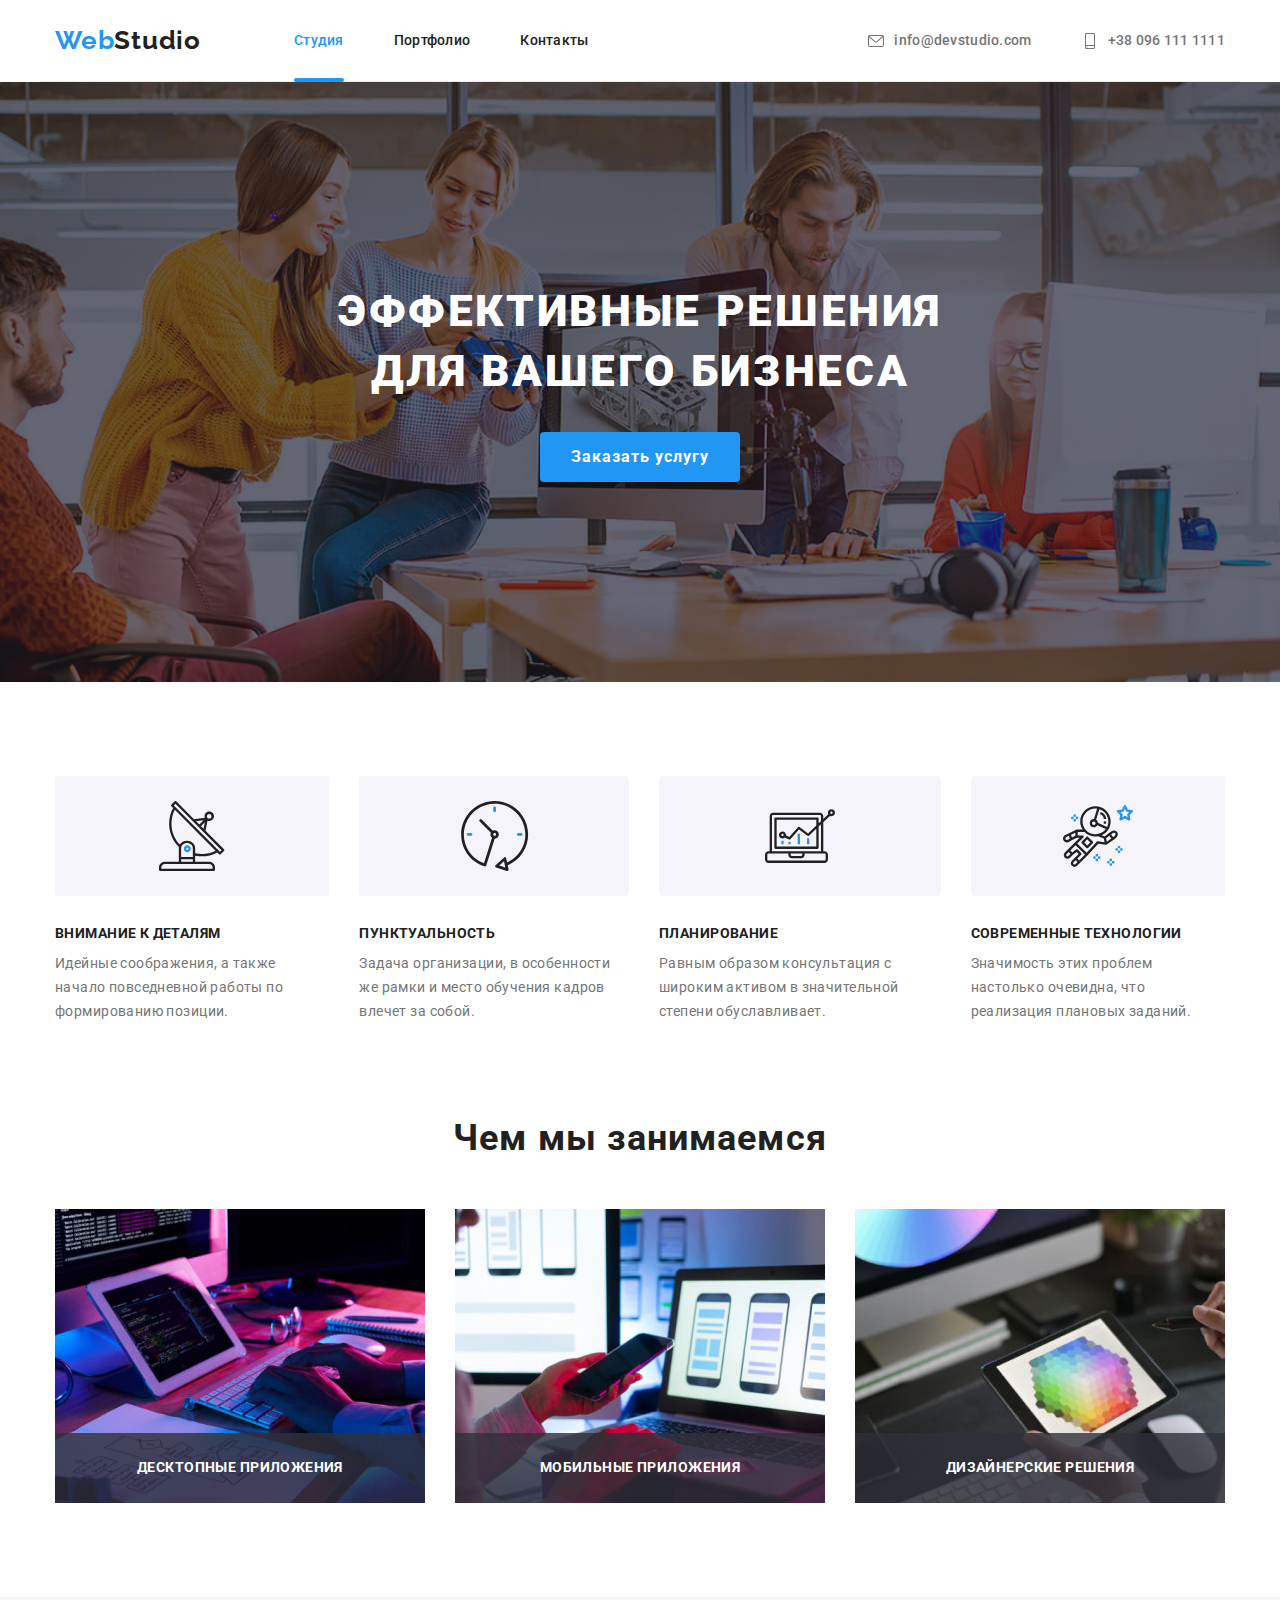
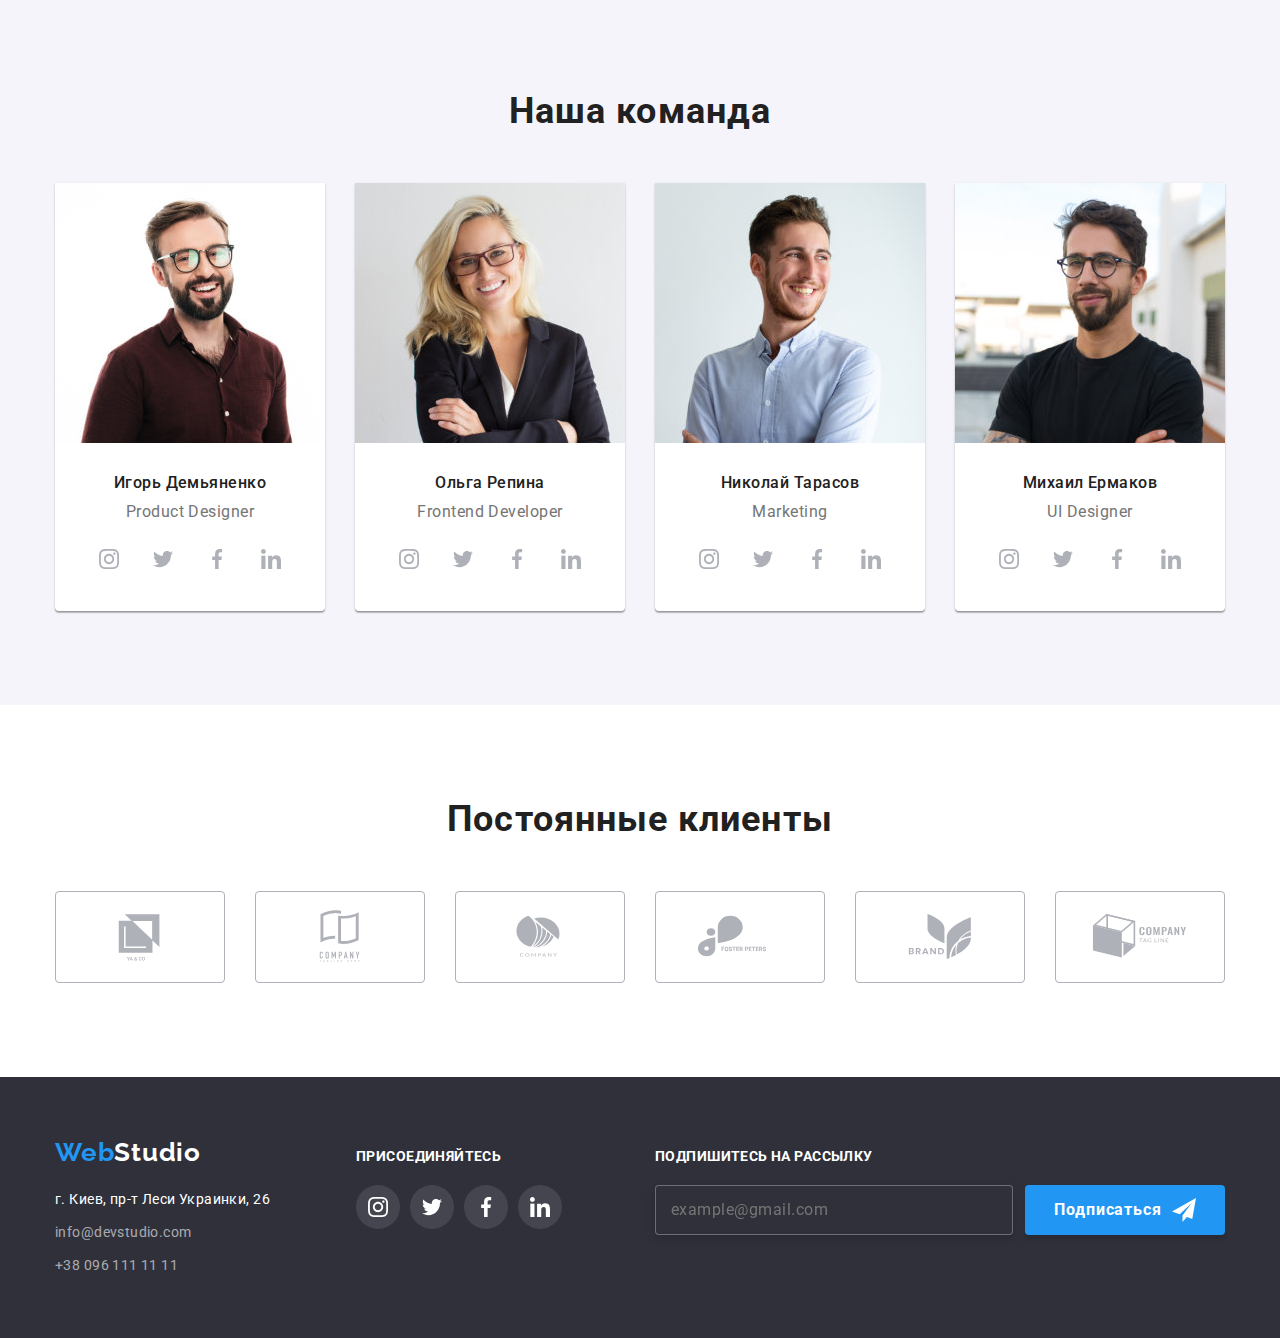
==== index.html @ bdcdc235 "base8" ====
<!DOCTYPE html>
<html lang="ru">

<head>
    <meta charset="UTF-8" />
    <meta http-equiv="X-UA-Compatible" content="IE=edge" />
    <meta name="viewport" content="width=device-width, initial-scale=1.0" />
    <title>WebStudio — портфолио</title>
    <link rel="icon" type="image/x-icon" href="/images/favicon.ico">
    <link rel="stylesheet"
        href="https://cdnjs.cloudflare.com/ajax/libs/modern-normalize/1.1.0/modern-normalize.min.css" />
    <link rel="preconnect" href="https://fonts.googleapis.com" />
    <link rel="preconnect" href="https://fonts.gstatic.com" crossorigin />
    <link rel="stylesheet"
        href="https://fonts.googleapis.com/css2?family=Raleway:wght@700&family=Roboto:wght@400;500;700;900&display=swap" />
    <link rel="stylesheet" href="./css/main.min.css" />
</head>

<body>
    <header class="header">
        <div class="container header__container">
            <a class="logo header__logo" href="./index.html"><span class="logo__accent">Web</span>Studio</a>
            <nav class="header__nav">
                <ul class="nav">
                    <li class="nav__item">
                        <a class="nav__link nav__link_active" href="./index.html">Студия</a>
                    </li>
                    <li class="nav__item">
                        <a class="nav__link" href="./portfolio.html">Портфолио</a>
                    </li>
                    <li class="nav__item">
                        <a class="nav__link" href="./contacts.html">Контакты</a>
                    </li>
                </ul>
            </nav>
            <ul class="contacts">
                <li class="contacts__item">
                    <a class="contacts__link" href="mailto:info@devstudio.com">
                            <svg class="contacts__icon" width="16px" height="16px">
                                <use href="./images/sprite.svg#mail"></use>
                            </svg>
                        info@devstudio.com
                    </a>
                </li>
                <li class="contacts__item">
                    <a class="contacts__link" href="tel:+380961111111">
                            <svg class="contacts__icon" width="16px" height="16px">
                                <use href="./images/sprite.svg#tel"></use>
                            </svg>
                        +38 096 111 1111
                    </a>
                </li>
            </ul>
        </div>
    </header>
    <main>
        <section class="hero">
            <div class="container">
                <h1 class="hero__title">
                    Эффективные решения<br />для вашего бизнеса
                </h1>
                <button class="button hero__button" type="button" modal-open>
                    Заказать услугу
                </button>
            </div>
        </section>
        <section class="section">
            <div class="container">
                <h2 class="hidden">Наши преимущества</h2>
                <ul class="skills">
                    <li class="skills__item">
                        <div class="skills__thumb">
                            <svg class="skills__icon" width="70px" height="70px">
                                <use href="./images/sprite.svg#skills-1"></use>
                            </svg>
                        </div>
                        <h3 class="skills__title">Внимание к деталям</h3>
                        <p class="skills__about">
                            Идейные соображения, а также начало повседневной работы по
                            формированию позиции.
                        </p>
                    </li>
                    <li class="skills__item">
                        <div class="skills__thumb">
                            <svg class="skills__icon" width="70px" height="70px">
                                <use href="./images/sprite.svg#skills-2"></use>
                            </svg>
                        </div>
                        <h3 class="skills__title">Пунктуальность</h3>
                        <p class="skills__about">
                            Задача организации, в особенности же рамки и место обучения
                            кадров влечет за собой.
                        </p>
                    </li>
                    <li class="skills__item">
                        <div class="skills__thumb">
                            <svg class="skills__icon" width="70px" height="70px">
                                <use href="./images/sprite.svg#skills-3"></use>
                            </svg>
                        </div>
                        <h3 class="skills__title">Планирование</h3>
                        <p class="skills__about">
                            Равным образом консультация с широким активом в значительной
                            степени обуславливает.
                        </p>
                    </li>
                    <li class="skills__item">
                        <div class="skills__thumb">
                            <svg class="skills__icon" width="70px" height="70px">
                                <use href="./images/sprite.svg#skills-4"></use>
                            </svg>
                        </div>
                        <h3 class="skills__title">Современные технологии</h3>
                        <p class="skills__about">
                            Значимость этих проблем настолько очевидна, что реализация
                            плановых заданий.
                        </p>
                    </li>
                </ul>
            </div>
        </section>
        <section class="section section_no-padding-top">
            <div class="container">
                <h2 class="section__title">Чем мы занимаемся</h2>
                <ul class="whatwedo">
                    <li class="whatwedo__item">
                        <div class="whatwedo__box">
                            <img src="./images/whatwedo/whatwedo-1.jpg" alt="Разработка десктопного софта" width="370"
                                height="294" />
                            <div class="whatwedo__memo-box">
                                <p class="whatwedo__memo">Десктопные приложения</p>
                            </div>
                        </div>
                    </li>
                    <li class="whatwedo__item">
                        <div class="whatwedo__box">
                            <img src="./images/whatwedo/whatwedo-2.jpg" alt="Создание мобильных приложений" width="370"
                                height="294" />
                            <div class="whatwedo__memo-box">
                                <p class="whatwedo__memo">Мобильные приложения</p>
                            </div>
                        </div>
                    </li>
                    <li class="whatwedo__item">
                        <div class="whatwedo__box">
                            <img src="./images/whatwedo/whatwedo-3.jpg" alt="Внедрение дизайнерских решений" width="370"
                                height="294" />
                            <div class="whatwedo__memo-box">
                                <p class="whatwedo__memo">Дизайнерские решения</p>
                            </div>
                        </div>
                    </li>
                </ul>
            </div>
        </section>
        <section class="section section_other-background">
            <div class="container">
                <h2 class="section__title">Наша команда</h2>
                <ul class="team">
                    <li class="team__item">
                        <img src="./images/ourteam/ourteam-1.jpg" alt="Улыбающийся брюнет в очках" width="270"
                            height="260" />
                        <div class="team__memo-box">
                            <h3 class="team__title">Игорь Демьяненко</h3>
                            <p class="team__text">Product Designer</p>
                            <ul class="social">
                                <li>
                                    <a class="social__link" href="">
                                        <svg class="social__icon" width="20px" height="20px">
                                            <use href="./images/sprite.svg#instagram"></use>
                                        </svg>
                                    </a>
                                </li>
                                <li>
                                    <a class="social__link" href="">
                                        <svg class="social__icon" width="20px" height="20px">
                                            <use href="./images/sprite.svg#twitter"></use>
                                        </svg>
                                    </a>
                                </li>
                                <li>
                                    <a class="social__link" href="">
                                        <svg class="social__icon" width="20px" height="20px">
                                            <use href="./images/sprite.svg#facebook"></use>
                                        </svg>
                                    </a>
                                </li>
                                <li>
                                    <a class="social__link" href="">
                                        <svg class="social__icon" width="20px" height="20px">
                                            <use href="./images/sprite.svg#linkedin"></use>
                                        </svg>
                                    </a>
                                </li>
                            </ul>
                        </div>
                    </li>
                    <li class="team__item">
                        <img src="./images/ourteam/ourteam-2.jpg" alt="Блондинка в очках и пиджаке" width="270"
                            height="260" />
                        <div class="team__memo-box">
                            <h3 class="team__title">Ольга Репина</h3>
                            <p class="team__text">Frontend Developer</p>
                            <ul class="social">
                                <li>
                                    <a class="social__link" href="">
                                        <svg class="social__icon" width="20px" height="20px">
                                            <use href="./images/sprite.svg#instagram"></use>
                                        </svg>
                                    </a>
                                </li>
                                <li>
                                    <a class="social__link" href="">
                                        <svg class="social__icon" width="20px" height="20px">
                                            <use href="./images/sprite.svg#twitter"></use>
                                        </svg>
                                    </a>
                                </li>
                                <li>
                                    <a class="social__link" href="">
                                        <svg class="social__icon" width="20px" height="20px">
                                            <use href="./images/sprite.svg#facebook"></use>
                                        </svg>
                                    </a>
                                </li>
                                <li>
                                    <a class="social__link" href="">
                                        <svg class="social__icon" width="20px" height="20px">
                                            <use href="./images/sprite.svg#linkedin"></use>
                                        </svg>
                                    </a>
                                </li>
                            </ul>
                        </div>
                    </li>
                    <li class="team__item">
                        <img src="./images/ourteam/ourteam-3.jpg" alt="Смеющийся мужчина с бородой" width="270"
                            height="260" />
                        <div class="team__memo-box">
                            <h3 class="team__title">Николай Тарасов</h3>
                            <p class="team__text">Marketing</p>
                            <ul class="social">
                                <li>
                                    <a class="social__link" href="">
                                        <svg class="social__icon" width="20px" height="20px">
                                            <use href="./images/sprite.svg#instagram"></use>
                                        </svg>
                                    </a>
                                </li>
                                <li>
                                    <a class="social__link" href="">
                                        <svg class="social__icon" width="20px" height="20px">
                                            <use href="./images/sprite.svg#twitter"></use>
                                        </svg>
                                    </a>
                                </li>
                                <li>
                                    <a class="social__link" href="">
                                        <svg class="social__icon" width="20px" height="20px">
                                            <use href="./images/sprite.svg#facebook"></use>
                                        </svg>
                                    </a>
                                </li>
                                <li>
                                    <a class="social__link" href="">
                                        <svg class="social__icon" width="20px" height="20px">
                                            <use href="./images/sprite.svg#linkedin"></use>
                                        </svg>
                                    </a>
                                </li>
                            </ul>
                        </div>
                    </li>
                    <li class="team__item">
                        <img src="./images/ourteam/ourteam-4.jpg" alt="Бородатый брюнет в очках" width="270"
                            height="260" />
                        <div class="team__memo-box">
                            <h3 class="team__title">Михаил Ермаков</h3>
                            <p class="team__text">UI Designer</p>
                            <ul class="social">
                                <li>
                                    <a class="social__link" href="">
                                        <svg class="social__icon" width="20px" height="20px">
                                            <use href="./images/sprite.svg#instagram"></use>
                                        </svg>
                                    </a>
                                </li>
                                <li>
                                    <a class="social__link" href="">
                                        <svg class="social__icon" width="20px" height="20px">
                                            <use href="./images/sprite.svg#twitter"></use>
                                        </svg>
                                    </a>
                                </li>
                                <li>
                                    <a class="social__link" href="">
                                        <svg class="social__icon" width="20px" height="20px">
                                            <use href="./images/sprite.svg#facebook"></use>
                                        </svg>
                                    </a>
                                <li>
                                    <a class="social__link" href="">
                                        <svg class="social__icon" width="20px" height="20px">
                                            <use href="./images/sprite.svg#linkedin"></use>
                                        </svg>
                                    </a>
                                </li>
                            </ul>
                        </div>
                    </li>
                </ul>
            </div>
        </section>
        <section class="section">
            <div class="container">
                <h2 class="section__title">Постоянные клиенты</h2>
                <ul class="clients">
                    <li class="clients__item">
                        <a class="clients__link" href="">
                                <svg class="clients__icon" width="106px" height="60px">
                                    <use href="./images/sprite.svg#client-1"></use>
                                </svg>
                        </a>
                    </li>
                    <li class="clients__item">
                        <a class="clients__link" href="">
                                <svg class="clients__icon" width="106px" height="60px">
                                    <use href="./images/sprite.svg#client-2"></use>
                                </svg>
                        </a>
                    </li>
                    <li class="clients__item">
                        <a class="clients__link" href="">
                                <svg class="clients__icon" width="106px" height="60px">
                                    <use href="./images/sprite.svg#client-3"></use>
                                </svg>
                        </a>
                    </li>
                    <li class="clients__item">
                        <a class="clients__link" href="">
                                <svg class="clients__icon" width="106px" height="60px">
                                    <use href="./images/sprite.svg#client-4"></use>
                                </svg>
                        </a>
                    </li>
                    <li class="clients__item">
                        <a class="clients__link" href="">
                                <svg class="clients__icon" width="106px" height="60px">
                                    <use href="./images/sprite.svg#client-5"></use>
                                </svg>
                        </a>
                    </li>
                    <li class="clients__item">
                        <a class="clients__link" href="">
                                <svg class="clients__icon" width="106px" height="60px">
                                    <use href="./images/sprite.svg#client-6"></use>
                                </svg>
                        </a>
                    </li>
                </ul>
            </div>
        </section>
    </main>
    <footer class="page-footer">
        <div class="container page-footer__container">
            <div class="address">
                <a class="logo footer__logo" href="./index.html"><span class="logo__accent">Web</span>Studio</a>
                <address>
                    <ul class="address__list">
                        <li class="address__item">
                            <a class="address__link" href="https://goo.gl/maps/EVga5YoT9mMp64XXA" target="_blank"
                                rel="noopener nofollow noreferrer">г. Киев, пр-т Леси Украинки, 26</a>
                        </li>
                        <li class="address__item">
                            <a class="address__link" href="mailto:info@devstudio.com">info@devstudio.com</a>
                        </li>
                        <li class="address__item">
                            <a class="address__link" href="tel:+380961111111">+38 096 111 11 11</a>
                        </li>
                    </ul>
                </address>
            </div>
            <div class="page-footer__social">
                <p class="page-footer__title">Присоединяйтесь</p>
                <ul class="page-footer__social-links">
                    <li>
                        <a class="page-footer__social-link" href="">
                            <svg class="page-footer__social-icon" width="20px" height="20px">
                                <use href="./images/sprite.svg#instagram"></use>
                            </svg>
                        </a>
                    </li>
                    <li>
                        <a class="page-footer__social-link" href="">
                            <svg class="page-footer__social-icon" width="20px" height="20px">
                                <use href="./images/sprite.svg#twitter"></use>
                            </svg>
                        </a>
                    </li>
                    <li>
                        <a class="page-footer__social-link" href="">
                            <svg class="page-footer__social-icon" width="20px" height="20px">
                                <use href="./images/sprite.svg#facebook"></use>
                            </svg>
                        </a>
                    </li>
                    <li>
                        <a class="page-footer__social-link" href="">
                            <svg class="page-footer__social-icon" width="20px" height="20px">
                                <use href="./images/sprite.svg#linkedin"></use>
                            </svg>
                        </a>
                    </li>
                </ul>
            </div>
            <div class="page-footer__news">
                <p class="page-footer__title">Подпишитесь на рассылку</p>
                <form class="page-footer__news-form" action="#">
                    <input class="page-footer__news-mail" required type="email" name="mail" placeholder="example@gmail.com">
                    <button class="button page-footer__news-button" type="submit">
                        Подписаться
                        <svg class="page-footer__social-icon" width="24px" height="24px">
                            <use href="./images/sprite.svg#send"></use>
                        </svg>
                    </button>
                </form>
            </div>
        </div>
    </footer>
    <div class="backdrop modal-hidden" modal>
        <div class="modal-window">
            <p class="modal-window__title">Оставьте свои данные, мы вам перезвоним</p>
            <form class="modal-form" action="#">
                <label class="modal-form__label" for="name">Имя*</label>
                <span class="modal-form__line">
                    <input id="name" required class="modal-form__input" type="text" name="name"
                        placeholder="Николай Николаев">
                    <svg class="modal-form__icon" width="18" height="18">
                        <use href="./images/sprite.svg#modal-name"></use>
                    </svg>
                </span>
                <label class="modal-form__label" for="tel">Телефон*</label>
                <span class="modal-form__line">
                    <input id="tel" required name="tel" class="modal-form__input" type="tel" placeholder="+380 (96) 111 11 11">
                    <svg class="modal-form__icon" width="18" height="18">
                        <use href="./images/sprite.svg#modal-phone"></use>
                    </svg>
                </span>
                <label class="modal-form__label" for="mail">Почта*</label>
                <span class="modal-form__line">
                    <input id="mail" required class="modal-form__input" name="mail" type="email" placeholder="example@gmail.com">
                    <svg class="modal-form__icon" width="18" height="18">
                        <use href="./images/sprite.svg#modal-mail"></use>
                    </svg>
                </span>
                <label class="modal-form__label" for="comment">Комментарий</label>
                <textarea id="comment" class="modal-form__comment" name="comment" type="text" placeholder="Введите текст"></textarea>
                <span class="modal-form__contract-line">
                    <input class="hidden modal-form__hidden-check" required type="checkbox" name="contract" id="check">
                    <label class="modal-form__contract-label" for="check">Соглашаюсь с подпиской и принимаю&nbsp<a
                            class="modal-form__contract-link" href="./index.html">Условия договора</a></label>
                </span>
                <button class="button modal-form__button" type="submit">Отправить</button>
            </form>
            <button class="modal-window__close-button" type="button" modal-close>
                <svg width="11px" height="11px">
                    <use href="./images/sprite.svg#close-modal"></use>
                </svg>
            </button>
        </div>
    </div>
    <script src="./js/modal.js"></script>
</body>

</html>
---- css/main.min.css ----
:root{--color-main: #212121;--color-accent: #2196F3;--color-secondary: #757575;--color-invert: white;--color-footer-address: rgba(255, 255, 255, 0.6);--background-color-dark: #2F303A;--background-color-light: #F5F4FA;--background-color-modal: white;--background-color-social_footer: rgba(255, 255, 255, 0.1);--bachground-color-button-hover: #188CE8;--fill-icons: #AFB1B8;--font-main: "Roboto";--font-logo: "Raleway"}.hidden{position:absolute;width:1px;height:1px;margin:-1px;border:0;padding:0;white-space:nowrap;clip-path:inset(100%);clip:rect(0 0 0 0);overflow:hidden}.contacts__icon,.modal-form__contract-line{display:flex;justify-content:center;align-items:center}*{margin:0;padding:0}body{color:var(--color-main);font-family:var(--font-main)}ul{list-style:none}a{color:inherit;text-decoration:none;display:block}button{cursor:pointer;padding:0;border:none;font:inherit}img{display:block;max-width:100%;height:auto}address{font-style:normal}input{font-family:inherit;font-size:inherit;line-height:inherit;margin:0}.container{width:1200px;padding-left:15px;padding-right:15px;margin-left:auto;margin-right:auto}.section{padding-top:94px;padding-bottom:94px}.section_no-padding-top{padding-top:0}.section__title{font-weight:700;font-size:36px;line-height:1.16;text-align:center;letter-spacing:.03em;margin-bottom:50px}.section_other-background{background-color:var(--background-color-light)}.backdrop{background:rgba(0,0,0,.2);width:100%;height:100%;position:fixed;top:0%;right:0%;justify-content:center;align-items:center;transition:opacity 250ms cubic-bezier(0.4, 0, 0.2, 1),visibility 250ms cubic-bezier(0.4, 0, 0.2, 1)}.backdrop.modal-hidden .modal-window{transform:translate(-50%, 100%) scale(0)}.modal-hidden{visibility:hidden;opacity:0;pointer-events:none}.modal-window{position:absolute;left:50%;top:50%;padding:40px;transform:translate(-50%, -50%) scale(1);width:528px;height:581px;background:var(--background-color-modal);box-shadow:0px 1px 3px rgba(0,0,0,.12),0px 1px 1px rgba(0,0,0,.14),0px 2px 1px rgba(0,0,0,.2);border-radius:4px;transition:transform 250ms cubic-bezier(0.4, 0, 0.2, 1)}.modal-window__title{font-weight:700;font-size:20px;line-height:1.15;text-align:center;letter-spacing:.03em;color:#212121;margin-bottom:12px}.modal-window__close-button{position:absolute;display:flex;justify-content:center;align-items:center;top:8px;right:8px;width:30px;height:30px;border:solid var(--background-color-light);border-radius:50%;background-color:var(--background-color-modal);fill:var(--color-main);transition:background-color 250ms cubic-bezier(0.4, 0, 0.2, 1),fill 250ms cubic-bezier(0.4, 0, 0.2, 1)}.modal-window__close-button:hover,.modal-window__close-button:focus{fill:var(--color-accent)}.modal-form{display:flex;flex-direction:column}.modal-form__label{font-weight:400;font-size:12px;line-height:1.17;letter-spacing:.01em;color:var(--color-secondary);margin-bottom:4px}.modal-form__line{position:relative;display:flex;flex-direction:column;margin-bottom:10px}.modal-form__input{border:1px solid rgba(33,33,33,.2);border-radius:4px;color:var(--color-main);width:100%;height:40px;padding:12px 12px 12px 42px;outline:none;transition:border 250ms cubic-bezier(0.4, 0, 0.2, 1)}.modal-form__input:hover,.modal-form__input:focus{border:1px solid var(--color-accent)}.modal-form__input::placeholder{color:rgba(0,0,0,.3)}.modal-form__comment{padding:12px;margin-bottom:20px;border:1px solid rgba(33,33,33,.2);border-radius:4px;color:var(--color-main);width:100%;height:120px;outline:none;resize:none;transition:border 250ms cubic-bezier(0.4, 0, 0.2, 1)}.modal-form__comment:hover,.modal-form__comment:focus{border:1px solid var(--color-accent)}.modal-form__comment::placeholder{color:rgba(0,0,0,.3)}.modal-form__icon{position:absolute;left:0;fill:var(--color-main);top:11px;left:12px;transition:fill 250ms cubic-bezier(0.4, 0, 0.2, 1)}.modal-form__input:hover+.modal-form__icon,.modal-form__input:focus+.modal-form__icon{fill:var(--color-accent)}.modal-form__contract-line{margin-bottom:30px}.modal-form__check{width:16px;height:15px;border:solid 2px var(--color-main);border-radius:2px;display:block;margin-right:9px;display:flex;align-items:center;justify-content:center;cursor:pointer}.modal-form__check-icon{fill:var(--color-invert)}.modal-form__contract-label{display:flex;justify-content:center;align-items:center;font-weight:400;font-size:14px;line-height:1.71;letter-spacing:.03em;color:var(--color-secondary)}.modal-form__contract-label::before{content:"";width:16px;height:15px;border:solid 2px var(--color-main);border-radius:2px;margin-right:9px;display:block;cursor:pointer}.modal-form__hidden-check:checked+.modal-form__contract-label::before{border:solid 2px var(--color-accent);background-color:var(--color-accent);background-image:url(../images/modal-check.svg)}.modal-form__contract-link{color:var(--color-accent);text-decoration:underline;display:inline}.modal-form__button{margin-left:auto;margin-right:auto}.logo{font-family:var(--font-logo);font-weight:700;font-size:26px;line-height:1.2;letter-spacing:.03em}.logo__accent{color:var(--color-accent)}.nav{font-weight:500;font-size:14px;line-height:1.14;letter-spacing:.02em;display:flex;gap:50px}.nav__link{padding-top:32px;padding-bottom:32px;display:flex;transition:color 250ms cubic-bezier(0.4, 0, 0.2, 1),fill 250ms cubic-bezier(0.4, 0, 0.2, 1)}.nav__link:hover,.nav__link:focus{color:var(--color-accent)}.nav__link_active{color:var(--color-accent);position:relative}.nav__link_active::after{content:"";background:var(--color-accent);border-radius:2px;width:100%;height:4px;position:absolute;bottom:-1px}.contacts{font-weight:500;font-size:14px;line-height:1.14;letter-spacing:.02em;color:var(--color-secondary);fill:var(--color-secondary);display:flex;gap:50px}.contacts__icon{margin-right:10px;height:16px;width:16px}.contacts__link{padding-top:32px;padding-bottom:32px;display:flex;transition:color 250ms cubic-bezier(0.4, 0, 0.2, 1),fill 250ms cubic-bezier(0.4, 0, 0.2, 1)}.contacts__link:hover,.contacts__link:focus{fill:var(--color-accent);color:var(--color-accent)}.button{background-color:var(--color-accent);box-shadow:0px 4px 4px rgba(0,0,0,.15);border-radius:4px;width:200px;height:50px;display:flex;align-items:center;justify-content:center;font-weight:700;font-size:16px;line-height:1.88;text-align:center;letter-spacing:.06em;color:var(--color-invert);transition:background-color 250ms cubic-bezier(0.4, 0, 0.2, 1)}.button:hover,.button:focus{background-color:var(--bachground-color-button-hover)}.social{display:flex;gap:10px;justify-content:center}.social__link{height:44px;width:44px;border-radius:50%;display:flex;justify-content:center;align-items:center;transition:background-color 250ms cubic-bezier(0.4, 0, 0.2, 1)}.social__link:hover,.social__link:focus{background-color:var(--color-accent)}.social__icon{fill:var(--fill-icons);transition:fill 250ms cubic-bezier(0.4, 0, 0.2, 1)}.team__social-link:hover .social__icon,.team__social-link:focus .social__icon{fill:var(--color-invert)}.filter{display:flex;justify-content:center;margin-bottom:50px;gap:8px}.filter__buttons{padding:6px 22px 6px 22px;background:var(--background-color-light);border-radius:4px;font-weight:500;font-size:16px;line-height:1.62;text-align:center;letter-spacing:.03em;transition:color 250ms cubic-bezier(0.4, 0, 0.2, 1),background 250ms cubic-bezier(0.4, 0, 0.2, 1),box-shadow 250ms cubic-bezier(0.4, 0, 0.2, 1),border-radius 250ms cubic-bezier(0.4, 0, 0.2, 1)}.filter__buttons:hover,.filter__buttons:focus{background:var(--color-accent);box-shadow:0px 3px 1px rgba(0,0,0,.1),0px 1px 2px rgba(0,0,0,.08),0px 2px 2px rgba(0,0,0,.12);border-radius:4px;color:var(--color-invert)}.header__container{display:flex;align-items:center;border-bottom:1px solid #ececec}.header__logo{color:var(--color-main);margin-right:93px;padding-top:25px;padding-bottom:25px}.header__nav{margin-right:auto}.hero{padding-top:200px;padding-bottom:200px;margin-left:auto;margin-right:auto;max-width:1600px;background-color:var(--background-color-dark);background-image:linear-gradient(to top, rgba(47, 48, 58, 0.4), rgba(47, 48, 58, 0.4)),url(../images/hero/bg.jpg);background-size:1600px;background-repeat:no-repeat;background-position:center;color:var(--color-invert)}.hero__title{margin-bottom:30px;font-weight:900;font-size:44px;line-height:1.36;text-align:center;letter-spacing:.06em;text-transform:uppercase}.hero__button{margin-left:auto;margin-right:auto}.skills{font-size:14px;line-height:1.71;letter-spacing:.03em;display:flex;gap:30px}.skills__thumb{background-color:var(--background-color-light);margin-bottom:30px;border-radius:4px;height:120px;display:flex;align-items:center;justify-content:center}.skills__title{margin-bottom:10px;font-weight:700;font-size:14px;line-height:1.14;letter-spacing:.03em;text-transform:uppercase}.skills__about{color:var(--color-secondary)}.whatwedo{display:flex;gap:30px}.whatwedo__box{position:relative}.whatwedo__memo-box{position:absolute;display:flex;justify-content:center;align-items:center;bottom:0;background:rgba(47,48,58,.8);width:100%;height:70px}.whatwedo__memo{font-weight:700;font-size:14px;line-height:1.14;letter-spacing:.03em;text-transform:uppercase;color:var(--color-invert)}.team{display:flex;gap:30px}.team__item{background:var(--color-invert);box-shadow:0px 1px 3px rgba(0,0,0,.12),0px 1px 1px rgba(0,0,0,.14),0px 2px 1px rgba(0,0,0,.2);border-radius:0px 0px 4px 4px;flex-basis:calc((100% - 90px)/4)}.team__memo-box{padding-top:30px;padding-bottom:30px}.team__title{margin-bottom:10px;font-weight:500;font-size:16px;line-height:1.19;text-align:center;letter-spacing:.03em}.team__text{font-size:16px;line-height:1.19;text-align:center;letter-spacing:.03em;color:var(--color-secondary);margin-bottom:16px}.clients{display:flex;gap:30px}.clients__item{width:170px;height:92px}.clients__link{display:block;border:1px solid var(--fill-icons);border-radius:4px;display:flex;justify-content:center;align-items:center;width:100%;height:100%;transition:border 250ms cubic-bezier(0.4, 0, 0.2, 1)}.clients__link:hover,.clients__link:focus{border:1px solid var(--color-accent)}.clients__icon{fill:var(--fill-icons);transition:fill 250ms cubic-bezier(0.4, 0, 0.2, 1)}.clients__link:hover .clients__icon,.clients__link:focus .clients__icon{fill:var(--color-accent)}.projects{display:flex;gap:30px;justify-content:center;flex-wrap:wrap}.projects__item{flex-basis:calc((100% - 60px)/3)}.projects__link{transition:box-shadow 250ms cubic-bezier(0.4, 0, 0.2, 1)}.projects__link:focus,.projects__link:hover{box-shadow:0px 1px 1px rgba(0,0,0,.12),0px 4px 4px rgba(0,0,0,.06),1px 4px 6px rgba(0,0,0,.16)}.projects__title{margin-bottom:4px;font-weight:700;font-size:18px;line-height:2;letter-spacing:.06em}.projects__description-block{padding:20px 24px 20px 24px;background:var(--color-invert);border-left:1px solid #eee;border-right:1px solid #eee;border-bottom:1px solid #eee}.projects__description{font-size:16px;line-height:1.88;letter-spacing:.03em;color:var(--color-secondary)}.projects__item-box{position:relative;overflow:hidden}.projects__memo{color:var(--color-invert);display:block}.projects__memo-box{width:100%;height:100%;padding:63px 24px;background:rgba(33,150,243,.9);font-weight:400;font-size:18px;line-height:1.56;letter-spacing:.03em;bottom:-100%;overflow:hidden;position:absolute;transition:bottom 250ms cubic-bezier(0.4, 0, 0.2, 1)}.projects__link:focus .projects__memo-box,.projects__link:hover .projects__memo-box{bottom:0}.page-footer{padding-top:60px;padding-bottom:60px;background-color:var(--background-color-dark);color:var(--color-invert)}.page-footer__container{display:flex;align-items:baseline}.footer__logo{margin-bottom:20px;color:var(--color-invert)}.address{margin-right:70px;flex-grow:1}.address__list{font-size:14px;line-height:1.71;letter-spacing:.03em}.address__item{transition:color 250ms cubic-bezier(0.4, 0, 0.2, 1)}.address__item:not(:first-child){color:var(--color-footer-address)}.address__item:not(:last-child){margin-bottom:9px}.address__link:hover,.address__link:focus{color:var(--color-accent)}.page-footer__social{margin-right:93px}.page-footer__title{font-weight:700;font-size:14px;line-height:1.14;letter-spacing:.03em;text-transform:uppercase;margin-bottom:20px}.page-footer__social-links{display:flex;gap:10px}.page-footer__social-link{border-radius:50%;background-color:var(--background-color-social_footer);width:44px;height:44px;display:flex;justify-content:center;align-items:center;transition:background-color 250ms cubic-bezier(0.4, 0, 0.2, 1)}.page-footer__social-link:hover,.page-footer__social-link:focus{background-color:var(--color-accent)}.page-footer__social-icon{fill:var(--color-invert)}.page-footer__news-form{display:flex}.page-footer__news-mail{height:50px;width:358px;margin-right:12px;padding:16px 15px;border:1px solid rgba(255,255,255,.3);filter:drop-shadow(0px 4px 4px rgba(0, 0, 0, 0.15));border-radius:4px;background-color:var(--background-color-dark);font-weight:400;font-size:16px;line-height:1.25;letter-spacing:.03em;color:var(--color-invert);outline:none;transition:border 250ms cubic-bezier(0.4, 0, 0.2, 1)}.page-footer__news-mail:hover,.page-footer__news-mail:focus{border:1px solid var(--color-accent)}.page-footer__news-mail:hover::placeholder,.page-footer__news-mail:focus::placeholder{color:rgba(255,255,255,.6)}.page-footer__news-button{gap:10px}.contacts-page{background-color:var(--background-color-light)}.contacts-form{width:528px}/*# sourceMappingURL=main.min.css.map */
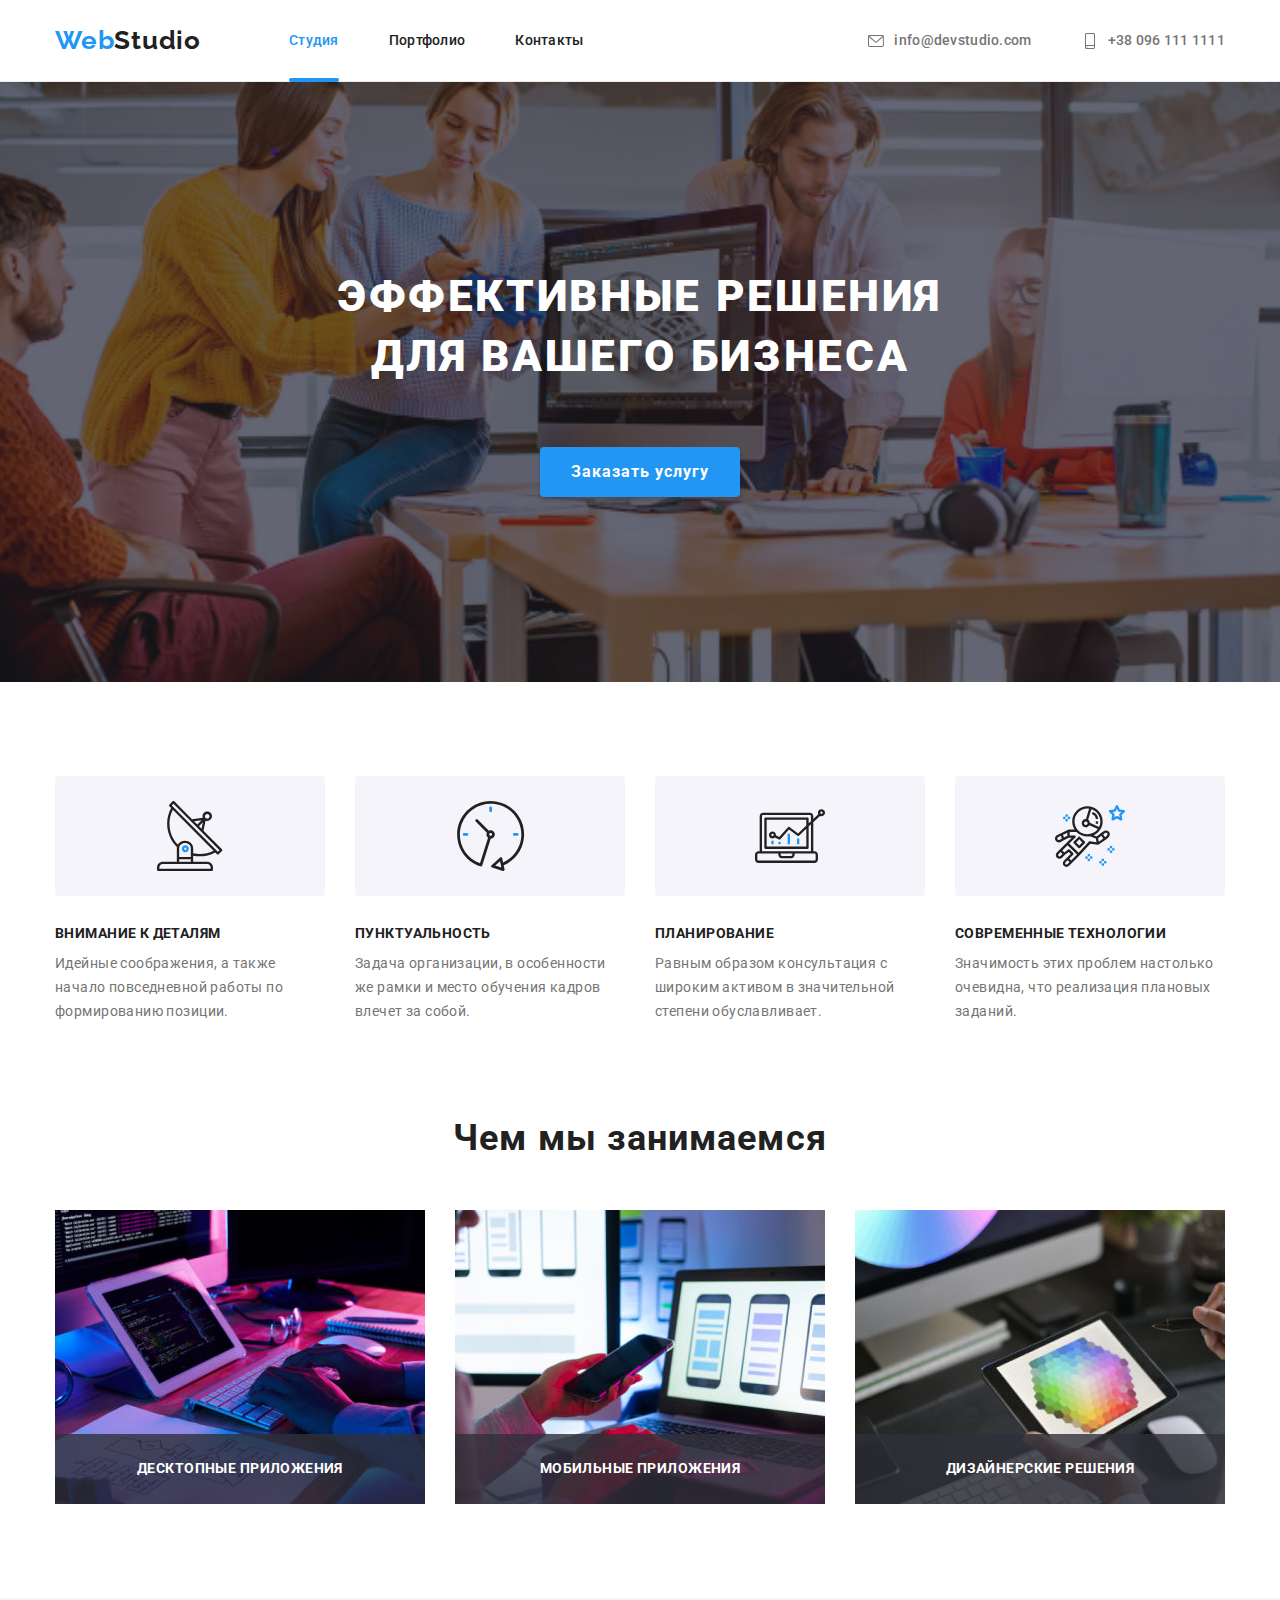
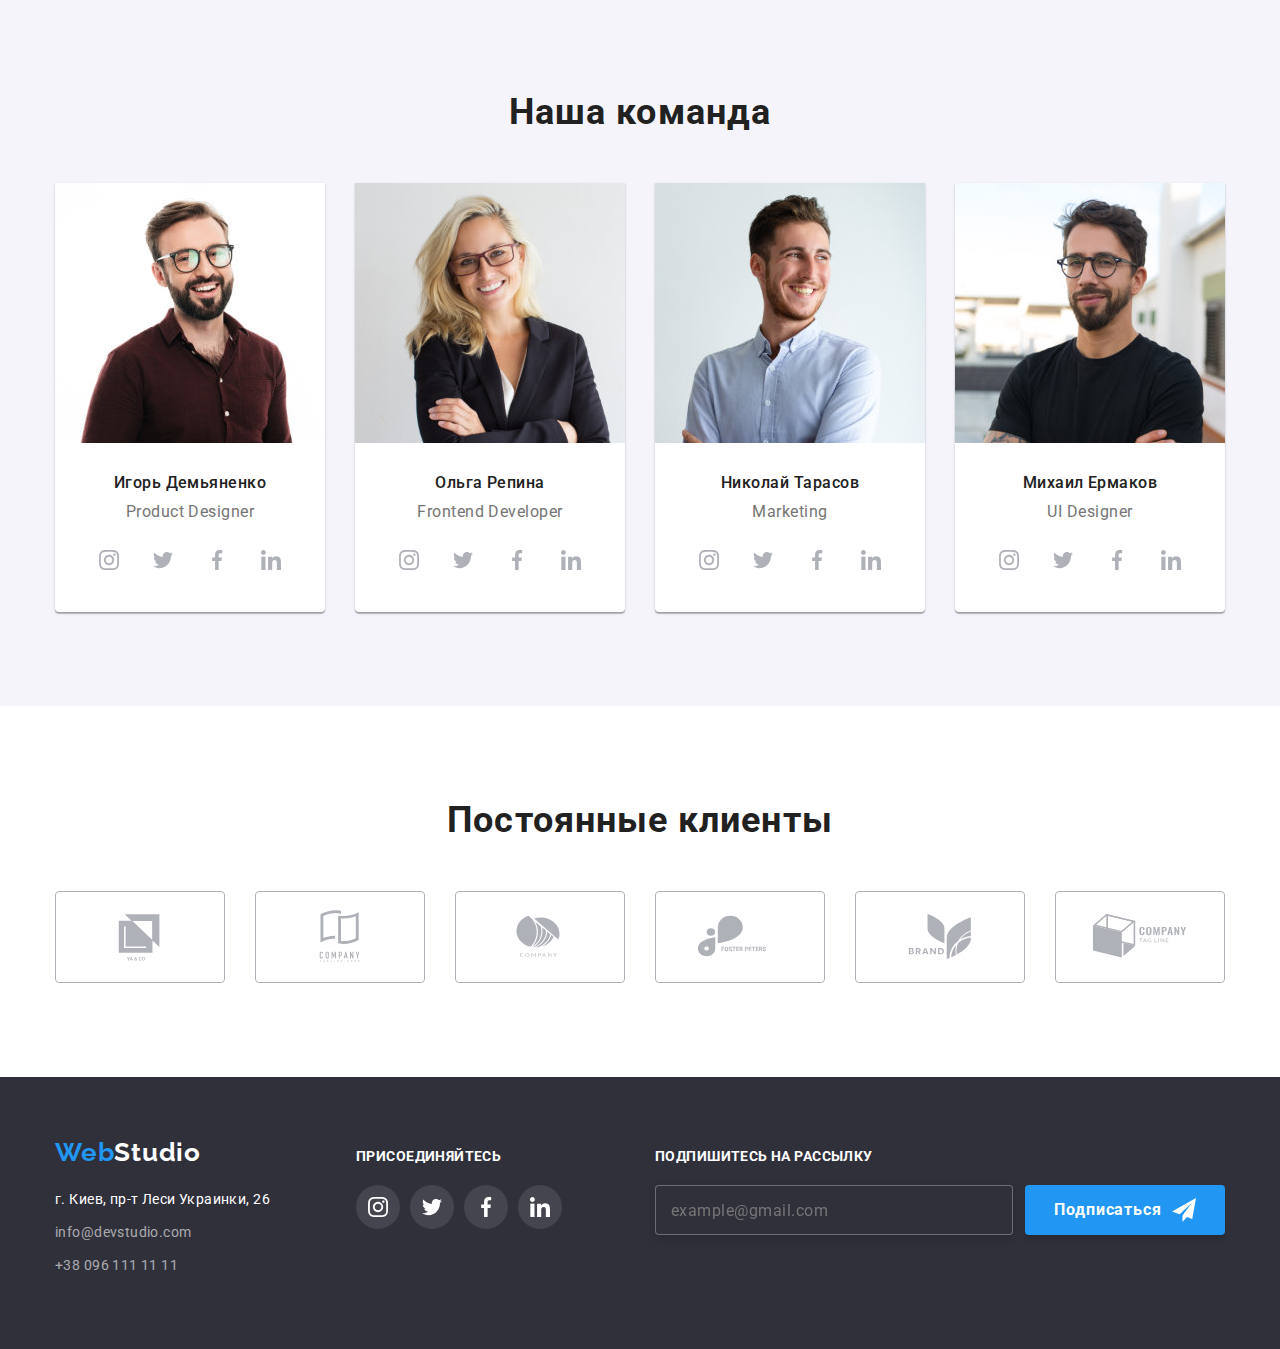
==== commit a6264109: "adaptive" ====
--- a/index.html
+++ b/index.html
@@ -5,7 +5,7 @@
     <meta charset="UTF-8" />
     <meta http-equiv="X-UA-Compatible" content="IE=edge" />
     <meta name="viewport" content="width=device-width, initial-scale=1.0" />
-    <title>WebStudio — портфолио</title>
+    <title>WebStudio</title>
     <link rel="icon" type="image/x-icon" href="/images/favicon.ico">
     <link rel="stylesheet"
         href="https://cdnjs.cloudflare.com/ajax/libs/modern-normalize/1.1.0/modern-normalize.min.css" />
@@ -18,8 +18,54 @@
 
 <body>
     <header class="header">
+        <div class="mobile-menu is-open" data-menu>
+            <button class="mobile-menu__close-button" type="button" data-menu-close>
+                <svg class="header__burger-icon" width="18px" height="18px">
+                    <use href="./images/sprite.svg#close-modal"></use>
+                </svg>
+            </button>
+            <ul class="mobile-menu__navigation">
+                <li class="mobile-menu__navigation-item">
+                    <a class="mobile-menu__navigation-link mobile-menu__navigation-link-active"
+                        href="./index.html">Студия</a>
+                </li>
+                <li class="mobile-menu__navigation-item">
+                    <a class="mobile-menu__navigation-link" href="./portfolio.html">Портфолио</a>
+                </li>
+                <li class="mobile-menu__navigation-item">
+                    <a class="mobile-menu__navigation-link" href="./contacts.html">Контакты</a>
+                </li>
+            </ul>
+            <ul class="mobile-menu__contacts">
+                <li class="mobile-menu__telephone">
+                    <a href="tel:+380961111111">+380961111111</a>
+                </li>
+                <li class="mobile-menu__mail">
+                    <a href="mailto:info@devstudio.com">info@devstudio.com</a>
+                </li>
+            </ul>
+            <ul class="mobile-menu__social">
+                <li class="mobile-menu__social-item">
+                    <a class="mobile-menu__social-link" href="">Instagram</a>
+                </li>
+                <li class="mobile-menu__social-item">
+                    <a class="mobile-menu__social-link" href="">Twitter</a>
+                </li>
+                <li class="mobile-menu__social-item">
+                    <a class="mobile-menu__social-link" href="">Facebook</a>
+                </li>
+                <li class="mobile-menu__social-item">
+                    <a class="mobile-menu__social-link" href="">LinkedIn</a>
+                </li>
+            </ul>
+        </div>
         <div class="container header__container">
             <a class="logo header__logo" href="./index.html"><span class="logo__accent">Web</span>Studio</a>
+            <button type="button" class="header__burger-btn" data-menu-open>
+                <svg class="header__burger-icon" width="40px" height="40px">
+                    <use href="./images/sprite.svg#burger"></use>
+                </svg>
+            </button>
             <nav class="header__nav">
                 <ul class="nav">
                     <li class="nav__item">
@@ -33,20 +79,20 @@
                     </li>
                 </ul>
             </nav>
-            <ul class="contacts">
+            <ul class="contacts header__contacts">
                 <li class="contacts__item">
                     <a class="contacts__link" href="mailto:info@devstudio.com">
-                            <svg class="contacts__icon" width="16px" height="16px">
-                                <use href="./images/sprite.svg#mail"></use>
-                            </svg>
+                        <svg class="contacts__icon" width="16px" height="16px">
+                            <use href="./images/sprite.svg#mail"></use>
+                        </svg>
                         info@devstudio.com
                     </a>
                 </li>
                 <li class="contacts__item">
                     <a class="contacts__link" href="tel:+380961111111">
-                            <svg class="contacts__icon" width="16px" height="16px">
-                                <use href="./images/sprite.svg#tel"></use>
-                            </svg>
+                        <svg class="contacts__icon" width="16px" height="16px">
+                            <use href="./images/sprite.svg#tel"></use>
+                        </svg>
                         +38 096 111 1111
                     </a>
                 </li>
@@ -55,7 +101,7 @@
     </header>
     <main>
         <section class="hero">
-            <div class="container">
+            <div class="container hero__container">
                 <h1 class="hero__title">
                     Эффективные решения<br />для вашего бизнеса
                 </h1>
@@ -119,7 +165,7 @@
                 </ul>
             </div>
         </section>
-        <section class="section section_no-padding-top">
+        <section class="section section_mobile-hidden section_no-padding-top">
             <div class="container">
                 <h2 class="section__title">Чем мы занимаемся</h2>
                 <ul class="whatwedo">
@@ -158,8 +204,8 @@
                 <h2 class="section__title">Наша команда</h2>
                 <ul class="team">
                     <li class="team__item">
-                        <img src="./images/ourteam/ourteam-1.jpg" alt="Улыбающийся брюнет в очках" width="270"
-                            height="260" />
+                        <img class="team__photo" src="./images/ourteam/ourteam-1.jpg" alt="Улыбающийся брюнет в очках"
+                            width="270" height="260" />
                         <div class="team__memo-box">
                             <h3 class="team__title">Игорь Демьяненко</h3>
                             <p class="team__text">Product Designer</p>
@@ -196,8 +242,8 @@
                         </div>
                     </li>
                     <li class="team__item">
-                        <img src="./images/ourteam/ourteam-2.jpg" alt="Блондинка в очках и пиджаке" width="270"
-                            height="260" />
+                        <img class="team__photo" src="./images/ourteam/ourteam-2.jpg" alt="Блондинка в очках и пиджаке"
+                            width="270" height="260" />
                         <div class="team__memo-box">
                             <h3 class="team__title">Ольга Репина</h3>
                             <p class="team__text">Frontend Developer</p>
@@ -234,8 +280,8 @@
                         </div>
                     </li>
                     <li class="team__item">
-                        <img src="./images/ourteam/ourteam-3.jpg" alt="Смеющийся мужчина с бородой" width="270"
-                            height="260" />
+                        <img class="team__photo" src="./images/ourteam/ourteam-3.jpg" alt="Смеющийся мужчина с бородой"
+                            width="270" height="260" />
                         <div class="team__memo-box">
                             <h3 class="team__title">Николай Тарасов</h3>
                             <p class="team__text">Marketing</p>
@@ -272,8 +318,8 @@
                         </div>
                     </li>
                     <li class="team__item">
-                        <img src="./images/ourteam/ourteam-4.jpg" alt="Бородатый брюнет в очках" width="270"
-                            height="260" />
+                        <img class="team__photo" src="./images/ourteam/ourteam-4.jpg" alt="Бородатый брюнет в очках"
+                            width="270" height="260" />
                         <div class="team__memo-box">
                             <h3 class="team__title">Михаил Ермаков</h3>
                             <p class="team__text">UI Designer</p>
@@ -317,52 +363,52 @@
                 <ul class="clients">
                     <li class="clients__item">
                         <a class="clients__link" href="">
-                                <svg class="clients__icon" width="106px" height="60px">
-                                    <use href="./images/sprite.svg#client-1"></use>
-                                </svg>
+                            <svg class="clients__icon" width="106px" height="60px">
+                                <use href="./images/sprite.svg#client-1"></use>
+                            </svg>
                         </a>
                     </li>
                     <li class="clients__item">
                         <a class="clients__link" href="">
-                                <svg class="clients__icon" width="106px" height="60px">
-                                    <use href="./images/sprite.svg#client-2"></use>
-                                </svg>
+                            <svg class="clients__icon" width="106px" height="60px">
+                                <use href="./images/sprite.svg#client-2"></use>
+                            </svg>
                         </a>
                     </li>
                     <li class="clients__item">
                         <a class="clients__link" href="">
-                                <svg class="clients__icon" width="106px" height="60px">
-                                    <use href="./images/sprite.svg#client-3"></use>
-                                </svg>
+                            <svg class="clients__icon" width="106px" height="60px">
+                                <use href="./images/sprite.svg#client-3"></use>
+                            </svg>
                         </a>
                     </li>
                     <li class="clients__item">
                         <a class="clients__link" href="">
-                                <svg class="clients__icon" width="106px" height="60px">
-                                    <use href="./images/sprite.svg#client-4"></use>
-                                </svg>
+                            <svg class="clients__icon" width="106px" height="60px">
+                                <use href="./images/sprite.svg#client-4"></use>
+                            </svg>
                         </a>
                     </li>
                     <li class="clients__item">
                         <a class="clients__link" href="">
-                                <svg class="clients__icon" width="106px" height="60px">
-                                    <use href="./images/sprite.svg#client-5"></use>
-                                </svg>
+                            <svg class="clients__icon" width="106px" height="60px">
+                                <use href="./images/sprite.svg#client-5"></use>
+                            </svg>
                         </a>
                     </li>
                     <li class="clients__item">
                         <a class="clients__link" href="">
-                                <svg class="clients__icon" width="106px" height="60px">
-                                    <use href="./images/sprite.svg#client-6"></use>
-                                </svg>
+                            <svg class="clients__icon" width="106px" height="60px">
+                                <use href="./images/sprite.svg#client-6"></use>
+                            </svg>
                         </a>
                     </li>
                 </ul>
             </div>
         </section>
     </main>
-    <footer class="page-footer">
-        <div class="container page-footer__container">
+    <footer class="footer">
+        <div class="container footer__container">
             <div class="address">
                 <a class="logo footer__logo" href="./index.html"><span class="logo__accent">Web</span>Studio</a>
                 <address>
@@ -380,46 +426,46 @@
                     </ul>
                 </address>
             </div>
-            <div class="page-footer__social">
-                <p class="page-footer__title">Присоединяйтесь</p>
-                <ul class="page-footer__social-links">
+            <div class="footer__social">
+                <p class="footer__title">Присоединяйтесь</p>
+                <ul class="footer__social-links">
                     <li>
-                        <a class="page-footer__social-link" href="">
-                            <svg class="page-footer__social-icon" width="20px" height="20px">
+                        <a class="footer__social-link" href="">
+                            <svg class="footer__social-icon" width="20px" height="20px">
                                 <use href="./images/sprite.svg#instagram"></use>
                             </svg>
                         </a>
                     </li>
                     <li>
-                        <a class="page-footer__social-link" href="">
-                            <svg class="page-footer__social-icon" width="20px" height="20px">
+                        <a class="footer__social-link" href="">
+                            <svg class="footer__social-icon" width="20px" height="20px">
                                 <use href="./images/sprite.svg#twitter"></use>
                             </svg>
                         </a>
                     </li>
                     <li>
-                        <a class="page-footer__social-link" href="">
-                            <svg class="page-footer__social-icon" width="20px" height="20px">
+                        <a class="footer__social-link" href="">
+                            <svg class="footer__social-icon" width="20px" height="20px">
                                 <use href="./images/sprite.svg#facebook"></use>
                             </svg>
                         </a>
                     </li>
                     <li>
-                        <a class="page-footer__social-link" href="">
-                            <svg class="page-footer__social-icon" width="20px" height="20px">
+                        <a class="footer__social-link" href="">
+                            <svg class="footer__social-icon" width="20px" height="20px">
                                 <use href="./images/sprite.svg#linkedin"></use>
                             </svg>
                         </a>
                     </li>
                 </ul>
             </div>
-            <div class="page-footer__news">
-                <p class="page-footer__title">Подпишитесь на рассылку</p>
-                <form class="page-footer__news-form" action="#">
-                    <input class="page-footer__news-mail" required type="email" name="mail" placeholder="example@gmail.com">
-                    <button class="button page-footer__news-button" type="submit">
+            <div class="footer__news">
+                <p class="footer__title">Подпишитесь на рассылку</p>
+                <form class="footer__news-form" action="#">
+                    <input class="footer__news-mail" required type="email" name="mail" placeholder="example@gmail.com">
+                    <button class="button footer__news-button" type="submit">
                         Подписаться
-                        <svg class="page-footer__social-icon" width="24px" height="24px">
+                        <svg class="footer__social-icon" width="24px" height="24px">
                             <use href="./images/sprite.svg#send"></use>
                         </svg>
                     </button>
@@ -441,20 +487,23 @@
                 </span>
                 <label class="modal-form__label" for="tel">Телефон*</label>
                 <span class="modal-form__line">
-                    <input id="tel" required name="tel" class="modal-form__input" type="tel" placeholder="+380 (96) 111 11 11">
+                    <input id="tel" required name="tel" class="modal-form__input" type="tel"
+                        placeholder="+380 (96) 111 11 11">
                     <svg class="modal-form__icon" width="18" height="18">
                         <use href="./images/sprite.svg#modal-phone"></use>
                     </svg>
                 </span>
                 <label class="modal-form__label" for="mail">Почта*</label>
                 <span class="modal-form__line">
-                    <input id="mail" required class="modal-form__input" name="mail" type="email" placeholder="example@gmail.com">
+                    <input id="mail" required class="modal-form__input" name="mail" type="email"
+                        placeholder="example@gmail.com">
                     <svg class="modal-form__icon" width="18" height="18">
                         <use href="./images/sprite.svg#modal-mail"></use>
                     </svg>
                 </span>
                 <label class="modal-form__label" for="comment">Комментарий</label>
-                <textarea id="comment" class="modal-form__comment" name="comment" type="text" placeholder="Введите текст"></textarea>
+                <textarea id="comment" class="modal-form__comment" name="comment" type="text"
+                    placeholder="Введите текст"></textarea>
                 <span class="modal-form__contract-line">
                     <input class="hidden modal-form__hidden-check" required type="checkbox" name="contract" id="check">
                     <label class="modal-form__contract-label" for="check">Соглашаюсь с подпиской и принимаю&nbsp<a
@@ -469,6 +518,7 @@
             </button>
         </div>
     </div>
+    <script src="./js/mobile-menu.js"></script>
     <script src="./js/modal.js"></script>
 </body>
 
--- a/css/main.min.css
+++ b/css/main.min.css
@@ -1 +1 @@
-:root{--color-main: #212121;--color-accent: #2196F3;--color-secondary: #757575;--color-invert: white;--color-footer-address: rgba(255, 255, 255, 0.6);--background-color-dark: #2F303A;--background-color-light: #F5F4FA;--background-color-modal: white;--background-color-social_footer: rgba(255, 255, 255, 0.1);--bachground-color-button-hover: #188CE8;--fill-icons: #AFB1B8;--font-main: "Roboto";--font-logo: "Raleway"}.hidden{position:absolute;width:1px;height:1px;margin:-1px;border:0;padding:0;white-space:nowrap;clip-path:inset(100%);clip:rect(0 0 0 0);overflow:hidden}.contacts__icon,.modal-form__contract-line{display:flex;justify-content:center;align-items:center}*{margin:0;padding:0}body{color:var(--color-main);font-family:var(--font-main)}ul{list-style:none}a{color:inherit;text-decoration:none;display:block}button{cursor:pointer;padding:0;border:none;font:inherit}img{display:block;max-width:100%;height:auto}address{font-style:normal}input{font-family:inherit;font-size:inherit;line-height:inherit;margin:0}.container{width:1200px;padding-left:15px;padding-right:15px;margin-left:auto;margin-right:auto}.section{padding-top:94px;padding-bottom:94px}.section_no-padding-top{padding-top:0}.section__title{font-weight:700;font-size:36px;line-height:1.16;text-align:center;letter-spacing:.03em;margin-bottom:50px}.section_other-background{background-color:var(--background-color-light)}.backdrop{background:rgba(0,0,0,.2);width:100%;height:100%;position:fixed;top:0%;right:0%;justify-content:center;align-items:center;transition:opacity 250ms cubic-bezier(0.4, 0, 0.2, 1),visibility 250ms cubic-bezier(0.4, 0, 0.2, 1)}.backdrop.modal-hidden .modal-window{transform:translate(-50%, 100%) scale(0)}.modal-hidden{visibility:hidden;opacity:0;pointer-events:none}.modal-window{position:absolute;left:50%;top:50%;padding:40px;transform:translate(-50%, -50%) scale(1);width:528px;height:581px;background:var(--background-color-modal);box-shadow:0px 1px 3px rgba(0,0,0,.12),0px 1px 1px rgba(0,0,0,.14),0px 2px 1px rgba(0,0,0,.2);border-radius:4px;transition:transform 250ms cubic-bezier(0.4, 0, 0.2, 1)}.modal-window__title{font-weight:700;font-size:20px;line-height:1.15;text-align:center;letter-spacing:.03em;color:#212121;margin-bottom:12px}.modal-window__close-button{position:absolute;display:flex;justify-content:center;align-items:center;top:8px;right:8px;width:30px;height:30px;border:solid var(--background-color-light);border-radius:50%;background-color:var(--background-color-modal);fill:var(--color-main);transition:background-color 250ms cubic-bezier(0.4, 0, 0.2, 1),fill 250ms cubic-bezier(0.4, 0, 0.2, 1)}.modal-window__close-button:hover,.modal-window__close-button:focus{fill:var(--color-accent)}.modal-form{display:flex;flex-direction:column}.modal-form__label{font-weight:400;font-size:12px;line-height:1.17;letter-spacing:.01em;color:var(--color-secondary);margin-bottom:4px}.modal-form__line{position:relative;display:flex;flex-direction:column;margin-bottom:10px}.modal-form__input{border:1px solid rgba(33,33,33,.2);border-radius:4px;color:var(--color-main);width:100%;height:40px;padding:12px 12px 12px 42px;outline:none;transition:border 250ms cubic-bezier(0.4, 0, 0.2, 1)}.modal-form__input:hover,.modal-form__input:focus{border:1px solid var(--color-accent)}.modal-form__input::placeholder{color:rgba(0,0,0,.3)}.modal-form__comment{padding:12px;margin-bottom:20px;border:1px solid rgba(33,33,33,.2);border-radius:4px;color:var(--color-main);width:100%;height:120px;outline:none;resize:none;transition:border 250ms cubic-bezier(0.4, 0, 0.2, 1)}.modal-form__comment:hover,.modal-form__comment:focus{border:1px solid var(--color-accent)}.modal-form__comment::placeholder{color:rgba(0,0,0,.3)}.modal-form__icon{position:absolute;left:0;fill:var(--color-main);top:11px;left:12px;transition:fill 250ms cubic-bezier(0.4, 0, 0.2, 1)}.modal-form__input:hover+.modal-form__icon,.modal-form__input:focus+.modal-form__icon{fill:var(--color-accent)}.modal-form__contract-line{margin-bottom:30px}.modal-form__check{width:16px;height:15px;border:solid 2px var(--color-main);border-radius:2px;display:block;margin-right:9px;display:flex;align-items:center;justify-content:center;cursor:pointer}.modal-form__check-icon{fill:var(--color-invert)}.modal-form__contract-label{display:flex;justify-content:center;align-items:center;font-weight:400;font-size:14px;line-height:1.71;letter-spacing:.03em;color:var(--color-secondary)}.modal-form__contract-label::before{content:"";width:16px;height:15px;border:solid 2px var(--color-main);border-radius:2px;margin-right:9px;display:block;cursor:pointer}.modal-form__hidden-check:checked+.modal-form__contract-label::before{border:solid 2px var(--color-accent);background-color:var(--color-accent);background-image:url(../images/modal-check.svg)}.modal-form__contract-link{color:var(--color-accent);text-decoration:underline;display:inline}.modal-form__button{margin-left:auto;margin-right:auto}.logo{font-family:var(--font-logo);font-weight:700;font-size:26px;line-height:1.2;letter-spacing:.03em}.logo__accent{color:var(--color-accent)}.nav{font-weight:500;font-size:14px;line-height:1.14;letter-spacing:.02em;display:flex;gap:50px}.nav__link{padding-top:32px;padding-bottom:32px;display:flex;transition:color 250ms cubic-bezier(0.4, 0, 0.2, 1),fill 250ms cubic-bezier(0.4, 0, 0.2, 1)}.nav__link:hover,.nav__link:focus{color:var(--color-accent)}.nav__link_active{color:var(--color-accent);position:relative}.nav__link_active::after{content:"";background:var(--color-accent);border-radius:2px;width:100%;height:4px;position:absolute;bottom:-1px}.contacts{font-weight:500;font-size:14px;line-height:1.14;letter-spacing:.02em;color:var(--color-secondary);fill:var(--color-secondary);display:flex;gap:50px}.contacts__icon{margin-right:10px;height:16px;width:16px}.contacts__link{padding-top:32px;padding-bottom:32px;display:flex;transition:color 250ms cubic-bezier(0.4, 0, 0.2, 1),fill 250ms cubic-bezier(0.4, 0, 0.2, 1)}.contacts__link:hover,.contacts__link:focus{fill:var(--color-accent);color:var(--color-accent)}.button{background-color:var(--color-accent);box-shadow:0px 4px 4px rgba(0,0,0,.15);border-radius:4px;width:200px;height:50px;display:flex;align-items:center;justify-content:center;font-weight:700;font-size:16px;line-height:1.88;text-align:center;letter-spacing:.06em;color:var(--color-invert);transition:background-color 250ms cubic-bezier(0.4, 0, 0.2, 1)}.button:hover,.button:focus{background-color:var(--bachground-color-button-hover)}.social{display:flex;gap:10px;justify-content:center}.social__link{height:44px;width:44px;border-radius:50%;display:flex;justify-content:center;align-items:center;transition:background-color 250ms cubic-bezier(0.4, 0, 0.2, 1)}.social__link:hover,.social__link:focus{background-color:var(--color-accent)}.social__icon{fill:var(--fill-icons);transition:fill 250ms cubic-bezier(0.4, 0, 0.2, 1)}.team__social-link:hover .social__icon,.team__social-link:focus .social__icon{fill:var(--color-invert)}.filter{display:flex;justify-content:center;margin-bottom:50px;gap:8px}.filter__buttons{padding:6px 22px 6px 22px;background:var(--background-color-light);border-radius:4px;font-weight:500;font-size:16px;line-height:1.62;text-align:center;letter-spacing:.03em;transition:color 250ms cubic-bezier(0.4, 0, 0.2, 1),background 250ms cubic-bezier(0.4, 0, 0.2, 1),box-shadow 250ms cubic-bezier(0.4, 0, 0.2, 1),border-radius 250ms cubic-bezier(0.4, 0, 0.2, 1)}.filter__buttons:hover,.filter__buttons:focus{background:var(--color-accent);box-shadow:0px 3px 1px rgba(0,0,0,.1),0px 1px 2px rgba(0,0,0,.08),0px 2px 2px rgba(0,0,0,.12);border-radius:4px;color:var(--color-invert)}.header__container{display:flex;align-items:center;border-bottom:1px solid #ececec}.header__logo{color:var(--color-main);margin-right:93px;padding-top:25px;padding-bottom:25px}.header__nav{margin-right:auto}.hero{padding-top:200px;padding-bottom:200px;margin-left:auto;margin-right:auto;max-width:1600px;background-color:var(--background-color-dark);background-image:linear-gradient(to top, rgba(47, 48, 58, 0.4), rgba(47, 48, 58, 0.4)),url(../images/hero/bg.jpg);background-size:1600px;background-repeat:no-repeat;background-position:center;color:var(--color-invert)}.hero__title{margin-bottom:30px;font-weight:900;font-size:44px;line-height:1.36;text-align:center;letter-spacing:.06em;text-transform:uppercase}.hero__button{margin-left:auto;margin-right:auto}.skills{font-size:14px;line-height:1.71;letter-spacing:.03em;display:flex;gap:30px}.skills__thumb{background-color:var(--background-color-light);margin-bottom:30px;border-radius:4px;height:120px;display:flex;align-items:center;justify-content:center}.skills__title{margin-bottom:10px;font-weight:700;font-size:14px;line-height:1.14;letter-spacing:.03em;text-transform:uppercase}.skills__about{color:var(--color-secondary)}.whatwedo{display:flex;gap:30px}.whatwedo__box{position:relative}.whatwedo__memo-box{position:absolute;display:flex;justify-content:center;align-items:center;bottom:0;background:rgba(47,48,58,.8);width:100%;height:70px}.whatwedo__memo{font-weight:700;font-size:14px;line-height:1.14;letter-spacing:.03em;text-transform:uppercase;color:var(--color-invert)}.team{display:flex;gap:30px}.team__item{background:var(--color-invert);box-shadow:0px 1px 3px rgba(0,0,0,.12),0px 1px 1px rgba(0,0,0,.14),0px 2px 1px rgba(0,0,0,.2);border-radius:0px 0px 4px 4px;flex-basis:calc((100% - 90px)/4)}.team__memo-box{padding-top:30px;padding-bottom:30px}.team__title{margin-bottom:10px;font-weight:500;font-size:16px;line-height:1.19;text-align:center;letter-spacing:.03em}.team__text{font-size:16px;line-height:1.19;text-align:center;letter-spacing:.03em;color:var(--color-secondary);margin-bottom:16px}.clients{display:flex;gap:30px}.clients__item{width:170px;height:92px}.clients__link{display:block;border:1px solid var(--fill-icons);border-radius:4px;display:flex;justify-content:center;align-items:center;width:100%;height:100%;transition:border 250ms cubic-bezier(0.4, 0, 0.2, 1)}.clients__link:hover,.clients__link:focus{border:1px solid var(--color-accent)}.clients__icon{fill:var(--fill-icons);transition:fill 250ms cubic-bezier(0.4, 0, 0.2, 1)}.clients__link:hover .clients__icon,.clients__link:focus .clients__icon{fill:var(--color-accent)}.projects{display:flex;gap:30px;justify-content:center;flex-wrap:wrap}.projects__item{flex-basis:calc((100% - 60px)/3)}.projects__link{transition:box-shadow 250ms cubic-bezier(0.4, 0, 0.2, 1)}.projects__link:focus,.projects__link:hover{box-shadow:0px 1px 1px rgba(0,0,0,.12),0px 4px 4px rgba(0,0,0,.06),1px 4px 6px rgba(0,0,0,.16)}.projects__title{margin-bottom:4px;font-weight:700;font-size:18px;line-height:2;letter-spacing:.06em}.projects__description-block{padding:20px 24px 20px 24px;background:var(--color-invert);border-left:1px solid #eee;border-right:1px solid #eee;border-bottom:1px solid #eee}.projects__description{font-size:16px;line-height:1.88;letter-spacing:.03em;color:var(--color-secondary)}.projects__item-box{position:relative;overflow:hidden}.projects__memo{color:var(--color-invert);display:block}.projects__memo-box{width:100%;height:100%;padding:63px 24px;background:rgba(33,150,243,.9);font-weight:400;font-size:18px;line-height:1.56;letter-spacing:.03em;bottom:-100%;overflow:hidden;position:absolute;transition:bottom 250ms cubic-bezier(0.4, 0, 0.2, 1)}.projects__link:focus .projects__memo-box,.projects__link:hover .projects__memo-box{bottom:0}.page-footer{padding-top:60px;padding-bottom:60px;background-color:var(--background-color-dark);color:var(--color-invert)}.page-footer__container{display:flex;align-items:baseline}.footer__logo{margin-bottom:20px;color:var(--color-invert)}.address{margin-right:70px;flex-grow:1}.address__list{font-size:14px;line-height:1.71;letter-spacing:.03em}.address__item{transition:color 250ms cubic-bezier(0.4, 0, 0.2, 1)}.address__item:not(:first-child){color:var(--color-footer-address)}.address__item:not(:last-child){margin-bottom:9px}.address__link:hover,.address__link:focus{color:var(--color-accent)}.page-footer__social{margin-right:93px}.page-footer__title{font-weight:700;font-size:14px;line-height:1.14;letter-spacing:.03em;text-transform:uppercase;margin-bottom:20px}.page-footer__social-links{display:flex;gap:10px}.page-footer__social-link{border-radius:50%;background-color:var(--background-color-social_footer);width:44px;height:44px;display:flex;justify-content:center;align-items:center;transition:background-color 250ms cubic-bezier(0.4, 0, 0.2, 1)}.page-footer__social-link:hover,.page-footer__social-link:focus{background-color:var(--color-accent)}.page-footer__social-icon{fill:var(--color-invert)}.page-footer__news-form{display:flex}.page-footer__news-mail{height:50px;width:358px;margin-right:12px;padding:16px 15px;border:1px solid rgba(255,255,255,.3);filter:drop-shadow(0px 4px 4px rgba(0, 0, 0, 0.15));border-radius:4px;background-color:var(--background-color-dark);font-weight:400;font-size:16px;line-height:1.25;letter-spacing:.03em;color:var(--color-invert);outline:none;transition:border 250ms cubic-bezier(0.4, 0, 0.2, 1)}.page-footer__news-mail:hover,.page-footer__news-mail:focus{border:1px solid var(--color-accent)}.page-footer__news-mail:hover::placeholder,.page-footer__news-mail:focus::placeholder{color:rgba(255,255,255,.6)}.page-footer__news-button{gap:10px}.contacts-page{background-color:var(--background-color-light)}.contacts-form{width:528px}/*# sourceMappingURL=main.min.css.map */+:root{--color-main: #212121;--color-accent: #2196F3;--color-secondary: #757575;--color-invert: white;--color-footer-address: rgba(255, 255, 255, 0.6);--background-color-dark: #2F303A;--background-color-light: #F5F4FA;--background-color-modal: white;--background-color-social_footer: rgba(255, 255, 255, 0.1);--bachground-color-button-hover: #188CE8;--fill-icons: #AFB1B8;--font-main: "Roboto";--font-logo: "Raleway"}.hidden{position:absolute;width:1px;height:1px;margin:-1px;border:0;padding:0;white-space:nowrap;clip-path:inset(100%);clip:rect(0 0 0 0);overflow:hidden}.header__burger-btn,.modal-form__contract-line{display:flex;justify-content:center;align-items:center}*{margin:0;padding:0}body{color:var(--color-main);font-family:var(--font-main)}ul{list-style:none}a{color:inherit;text-decoration:none;display:block}button{cursor:pointer;padding:0;border:none;font:inherit}img{display:block;max-width:100%;height:auto}address{font-style:normal}input{font-family:inherit;font-size:inherit;line-height:inherit;margin:0}.container{width:100%;padding-left:15px;padding-right:15px;margin-left:auto;margin-right:auto}@media screen and (min-width: 768px){.container{width:768px}}@media screen and (min-width: 1200px){.container{width:1200px}}.section{padding-top:60px;padding-bottom:60px}.section__title{font-weight:700;font-size:28px;line-height:1.18;text-align:center;letter-spacing:.03em;margin-bottom:30px}.section_mobile-hidden{display:none}@media screen and (min-width: 1200px){.section{padding-top:94px;padding-bottom:94px}.section__title{margin-bottom:50px;font-size:36px;line-height:1.16}.section_mobile-hidden{display:block}}.section_no-padding-top{padding-top:0}.section_other-background{background-color:var(--background-color-light)}.mobile-menu{display:flex;flex-direction:column;padding:48px 40px;position:fixed;z-index:99;left:0;top:0;width:100%;height:100%;background-color:var(--background-color-modal);transform:translate(0, 0) scale(1);transition:opacity 250ms cubic-bezier(0.4, 0, 0.2, 1),visibility 250ms cubic-bezier(0.4, 0, 0.2, 1),transform 250ms cubic-bezier(0.4, 0, 0.2, 1)}.mobile-menu.is-open{transform:translate(100%, 0) scale(0)}.is-open{visibility:hidden;opacity:0;pointer-events:none}.mobile-menu__close-button{position:absolute;width:40px;height:40px;display:flex;justify-content:center;align-items:center;top:10px;right:15px;background-color:rgba(0,0,0,0);fill:var(--color-main);transition:fill 250ms cubic-bezier(0.4, 0, 0.2, 1)}.mobile-menu__close-button:hover,.mobile-menu__close-button:focus{fill:var(--color-accent)}.mobile-menu__navigation{flex-grow:1}.mobile-menu__navigation-item:not(:last-child){margin-bottom:32px}.mobile-menu__navigation-link{font-weight:500;font-size:40px;line-height:1.18;letter-spacing:.02em;transition:color 250ms cubic-bezier(0.4, 0, 0.2, 1)}.mobile-menu__navigation-link:hover,.mobile-menu__navigation-link:focus{color:var(--color-accent)}.mobile-menu__navigation-link-active{color:var(--color-accent)}.mobile-menu__contacts{margin-bottom:64px}.mobile-menu__telephone{margin-bottom:32px;font-size:34px;line-height:1.18;letter-spacing:.02em;color:var(--color-accent)}.mobile-menu__mail{font-weight:500;font-size:24px;line-height:1.17;letter-spacing:.02em;color:var(--color-secondary)}.mobile-menu__social{display:flex;flex-wrap:wrap;gap:10px}.mobile-menu__social-item{display:flex;gap:10px}.mobile-menu__social-link{color:var(--color-accent);font-weight:500;font-size:18px;line-height:1.22;letter-spacing:.02em}.mobile-menu__social-item:not(:last-child):after{content:"";border:1px solid rgba(33,33,33,.2);height:22px;width:1px}@media screen and (min-width: 768px){.mobile-menu{display:none}}.backdrop{background:rgba(0,0,0,.2);width:100%;height:100%;position:fixed;top:0%;right:0%;justify-content:center;align-items:center;transition:opacity 250ms cubic-bezier(0.4, 0, 0.2, 1),visibility 250ms cubic-bezier(0.4, 0, 0.2, 1)}.backdrop.modal-hidden .modal-window{transform:translate(-50%, 100%) scale(0)}.modal-hidden{visibility:hidden;opacity:0;pointer-events:none}.modal-window{position:absolute;left:50%;top:50%;padding:40px;width:calc(100% - 30px);max-width:450px;height:609px;background:var(--background-color-modal);box-shadow:0px 1px 3px rgba(0,0,0,.12),0px 1px 1px rgba(0,0,0,.14),0px 2px 1px rgba(0,0,0,.2);border-radius:4px;transform:translate(-50%, -50%) scale(1);transition:transform 250ms cubic-bezier(0.4, 0, 0.2, 1)}.modal-window__title{font-weight:700;font-size:20px;line-height:1.15;text-align:center;letter-spacing:.03em;color:#212121;margin-bottom:12px}.modal-window__close-button{position:absolute;display:flex;justify-content:center;align-items:center;top:8px;right:8px;width:30px;height:30px;border:solid var(--background-color-light);border-radius:50%;background-color:var(--background-color-modal);fill:var(--color-main);transition:background-color 250ms cubic-bezier(0.4, 0, 0.2, 1),fill 250ms cubic-bezier(0.4, 0, 0.2, 1)}.modal-window__close-button:hover,.modal-window__close-button:focus{fill:var(--color-accent)}@media screen and (min-width: 768px){.modal-window{width:450px}}@media screen and (min-width: 1200px){.modal-window{width:528px;height:581px;max-width:528px}}.modal-form{display:flex;flex-direction:column}.modal-form__label{font-weight:400;font-size:12px;line-height:1.17;letter-spacing:.01em;color:var(--color-secondary);margin-bottom:4px}.modal-form__line{position:relative;display:flex;flex-direction:column;margin-bottom:10px}.modal-form__input{border:1px solid rgba(33,33,33,.2);border-radius:4px;color:var(--color-main);width:100%;height:40px;padding:12px 12px 12px 42px;outline:none;transition:border 250ms cubic-bezier(0.4, 0, 0.2, 1)}.modal-form__input:hover,.modal-form__input:focus{border:1px solid var(--color-accent)}.modal-form__input::placeholder{color:rgba(0,0,0,.3)}.modal-form__comment{padding:12px;margin-bottom:20px;border:1px solid rgba(33,33,33,.2);border-radius:4px;color:var(--color-main);width:100%;height:120px;outline:none;resize:none;transition:border 250ms cubic-bezier(0.4, 0, 0.2, 1)}.modal-form__comment:hover,.modal-form__comment:focus{border:1px solid var(--color-accent)}.modal-form__comment::placeholder{color:rgba(0,0,0,.3)}.modal-form__icon{position:absolute;left:0;fill:var(--color-main);top:11px;left:12px;transition:fill 250ms cubic-bezier(0.4, 0, 0.2, 1)}.modal-form__input:hover+.modal-form__icon,.modal-form__input:focus+.modal-form__icon{fill:var(--color-accent)}.modal-form__contract-line{margin-bottom:30px}.modal-form__check{width:16px;height:15px;border:solid 2px var(--color-main);border-radius:2px;display:block;margin-right:9px;display:flex;align-items:center;justify-content:center;cursor:pointer}.modal-form__check-icon{fill:var(--color-invert)}.modal-form__contract-label{display:flex;justify-content:center;align-items:center;font-weight:400;font-size:12px;line-height:1.71;letter-spacing:.03em;color:var(--color-secondary)}.modal-form__contract-label::before{content:"";width:16px;height:15px;border:solid 2px var(--color-main);border-radius:2px;margin-right:9px;display:block;cursor:pointer}.modal-form__hidden-check:checked+.modal-form__contract-label::before{border:solid 2px var(--color-accent);background-color:var(--color-accent);background-image:url(../images/modal-check.svg)}.modal-form__contract-link{color:var(--color-accent);text-decoration:underline;display:inline}.modal-form__button{margin-left:auto;margin-right:auto}@media screen and (max-width: 341px){.modal-form__comment{height:60px}}@media screen and (min-width: 1200px){.modal-form__contract-label{font-size:14px}}.logo{font-family:var(--font-logo);font-weight:700;font-size:26px;line-height:1.2;letter-spacing:.03em}.logo__accent{color:var(--color-accent)}@media screen and (min-width: 768px){.nav{font-weight:500;font-size:14px;line-height:1.14;letter-spacing:.02em;display:flex;gap:50px}.nav__link{padding-top:32px;padding-bottom:32px;display:flex;transition:color 250ms cubic-bezier(0.4, 0, 0.2, 1),fill 250ms cubic-bezier(0.4, 0, 0.2, 1)}.nav__link:hover,.nav__link:focus{color:var(--color-accent)}.nav__link_active{color:var(--color-accent);position:relative}.nav__link_active::after{content:"";background:var(--color-accent);border-radius:2px;width:100%;height:4px;position:absolute;bottom:-1px}}@media screen and (min-width: 768px){.contacts{display:flex;flex-direction:column;gap:10px;font-weight:500;font-size:12px;line-height:1.17;letter-spacing:.02em;color:var(--color-secondary);fill:var(--color-secondary)}.contacts__icon{display:flex;justify-content:center;align-items:center;margin-right:8px;height:14px;width:14px}.contacts__link{display:flex;transition:color 250ms cubic-bezier(0.4, 0, 0.2, 1),fill 250ms cubic-bezier(0.4, 0, 0.2, 1)}.contacts__link:hover,.contacts__link:focus{fill:var(--color-accent);color:var(--color-accent)}}@media screen and (min-width: 1200px){.contacts{gap:50px;flex-direction:row;font-size:14px;line-height:1.14}.contacts__icon{margin-right:10px;height:16px;width:16px}}.button{background-color:var(--color-accent);box-shadow:0px 4px 4px rgba(0,0,0,.15);border-radius:4px;width:200px;height:50px;display:flex;align-items:center;justify-content:center;font-weight:700;font-size:16px;line-height:1.88;text-align:center;letter-spacing:.06em;color:var(--color-invert);transition:background-color 250ms cubic-bezier(0.4, 0, 0.2, 1)}.button:hover,.button:focus{background-color:var(--bachground-color-button-hover)}.social{display:flex;gap:10px;justify-content:center}.social__link{height:44px;width:44px;border-radius:50%;display:flex;justify-content:center;align-items:center;transition:background-color 250ms cubic-bezier(0.4, 0, 0.2, 1)}.social__link:hover,.social__link:focus{background-color:var(--color-accent)}.social__icon{fill:var(--fill-icons);transition:fill 250ms cubic-bezier(0.4, 0, 0.2, 1)}.social__link:hover .social__icon,.social__link:focus .social__icon{fill:var(--color-invert)}.filter{display:flex;flex-wrap:wrap;margin-bottom:40px;gap:8px}.filter__buttons{padding:6px 22px 6px 22px;background:var(--background-color-light);border-radius:4px;font-weight:500;font-size:16px;line-height:1.62;text-align:center;letter-spacing:.03em;transition:color 250ms cubic-bezier(0.4, 0, 0.2, 1),background 250ms cubic-bezier(0.4, 0, 0.2, 1),box-shadow 250ms cubic-bezier(0.4, 0, 0.2, 1),border-radius 250ms cubic-bezier(0.4, 0, 0.2, 1)}.filter__buttons:hover,.filter__buttons:focus{background:var(--color-accent);box-shadow:0px 3px 1px rgba(0,0,0,.1),0px 1px 2px rgba(0,0,0,.08),0px 2px 2px rgba(0,0,0,.12);border-radius:4px;color:var(--color-invert)}@media screen and (min-width: 768px){.filter{justify-content:center;margin-bottom:30px}}@media screen and (min-width: 1200px){.filter{margin-bottom:50px}}.header{border-bottom:1px solid #ececec}.header__logo{color:var(--color-main);padding-top:16px;padding-bottom:16px}.header__container{display:flex;justify-content:space-between;align-items:center}.header__burger-btn{background-color:rgba(0,0,0,0)}.header__burger-icon{transition:fill 250ms cubic-bezier(0.4, 0, 0.2, 1)}.header__burger-btn:hover .header__burger-icon,.header__burger-btn:focus .header__burger-icon{fill:var(--color-accent)}@media screen and (max-width: 767px){.header__nav{display:none}.header__contacts{display:none}}@media screen and (min-width: 768px){.header__burger-btn{display:none}.header__logo{margin-right:88px;padding-top:25px;padding-bottom:25px}.header__nav{margin-right:auto}}.hero{display:flex;max-width:480px;height:400px;margin-left:auto;margin-right:auto;background-color:var(--background-color-dark);background-image:linear-gradient(to top, rgba(47, 48, 58, 0.4), rgba(47, 48, 58, 0.4)),url(../images/hero/bg-mobile.jpg);background-repeat:no-repeat;background-position:center;color:var(--color-invert)}.hero__container{display:flex;flex-direction:column;gap:30px;justify-content:center}.hero__title{margin-bottom:30px;font-weight:900;font-size:24px;line-height:1.65;text-align:center;letter-spacing:.06em;text-transform:uppercase}.hero__button{margin-left:auto;margin-right:auto}@media screen and (min-width: 768px){.hero{max-width:768px;background-image:linear-gradient(to top, rgba(47, 48, 58, 0.4), rgba(47, 48, 58, 0.4)),url(../images/hero/bg-tablet.jpg);background-size:768px}.hero__title{font-size:26px;line-height:1.62}}@media screen and (min-width: 1200px){.hero{max-width:1600px;height:600px;background-size:1600px}.hero__title{font-size:44px;line-height:1.36}}.skills{font-size:14px;line-height:1.71;letter-spacing:.03em;display:flex;align-items:center;justify-content:center;flex-direction:column;flex-wrap:wrap;gap:30px}.skills__title{margin-bottom:10px;font-weight:700;font-size:14px;line-height:1.14;letter-spacing:.03em;text-transform:uppercase;text-align:center}.skills__item{max-width:450px}.skills__thumb{background-color:var(--background-color-light);margin-bottom:30px;border-radius:4px;height:120px;width:100%;display:flex;align-items:center;justify-content:center}.skills__about{color:var(--color-secondary)}@media screen and (min-width: 768px){.skills{flex-direction:row;align-items:baseline}.skills__title{text-align:start}.skills__item{max-width:354px}}@media screen and (min-width: 1200px){.skills__item{max-width:270px}}@media screen and (min-width: 1200px){.whatwedo{display:flex;gap:30px}.whatwedo__box{position:relative}.whatwedo__memo-box{position:absolute;display:flex;justify-content:center;align-items:center;bottom:0;background:rgba(47,48,58,.8);width:100%;height:70px}.whatwedo__memo{font-weight:700;font-size:14px;line-height:1.14;letter-spacing:.03em;text-transform:uppercase;color:var(--color-invert)}}.team{display:flex;flex-direction:column;align-items:center;gap:30px}.team__item{background:var(--color-invert);box-shadow:0px 1px 3px rgba(0,0,0,.12),0px 1px 1px rgba(0,0,0,.14),0px 2px 1px rgba(0,0,0,.2);border-radius:0px 0px 4px 4px;width:100%;max-width:450px}.team__photo{width:100%}.team__memo-box{padding-top:30px;padding-bottom:30px}.team__title{margin-bottom:10px;font-weight:500;font-size:16px;line-height:1.19;text-align:center;letter-spacing:.03em}.team__text{font-size:16px;line-height:1.19;text-align:center;letter-spacing:.03em;color:var(--color-secondary);margin-bottom:16px}@media screen and (min-width: 768px){.team{flex-direction:row;flex-wrap:wrap}.team__item{width:354px}}@media screen and (min-width: 1200px){.team__item{width:270px}}.clients{display:flex;align-items:center;justify-content:center;align-items:center;flex-wrap:wrap;gap:30px}.clients__item{width:210px;height:92px}.clients__link{display:block;border:1px solid var(--fill-icons);border-radius:4px;display:flex;justify-content:center;align-items:center;width:100%;height:100%;transition:border 250ms cubic-bezier(0.4, 0, 0.2, 1)}.clients__link:hover,.clients__link:focus{border:1px solid var(--color-accent)}.clients__icon{fill:var(--fill-icons);transition:fill 250ms cubic-bezier(0.4, 0, 0.2, 1)}.clients__link:hover .clients__icon,.clients__link:focus .clients__icon{fill:var(--color-accent)}@media screen and (min-width: 768px){.clients__item{width:226px}}@media screen and (min-width: 1200px){.clients__item{width:170px}}.projects{display:flex;gap:30px;justify-content:center;flex-wrap:wrap;width:100%}.projects__link{width:100%;max-width:450px;transition:box-shadow 250ms cubic-bezier(0.4, 0, 0.2, 1)}.projects__link:focus,.projects__link:hover{box-shadow:0px 1px 1px rgba(0,0,0,.12),0px 4px 4px rgba(0,0,0,.06),1px 4px 6px rgba(0,0,0,.16)}.projects__image{width:100%}.projects__title{margin-bottom:4px;font-weight:700;font-size:18px;line-height:2;letter-spacing:.06em}.projects__description-block{padding:20px 24px 20px 24px;background:var(--color-invert);border-left:1px solid #eee;border-right:1px solid #eee;border-bottom:1px solid #eee}.projects__description{font-size:16px;line-height:1.88;letter-spacing:.03em;color:var(--color-secondary)}.projects__item-box{position:relative;overflow:hidden}.projects__memo{color:var(--color-invert);display:block}.projects__memo-box{width:100%;height:100%;padding:63px 24px;background:rgba(33,150,243,.9);font-weight:400;font-size:18px;line-height:1.56;letter-spacing:.03em;bottom:-100%;overflow:hidden;position:absolute;transition:bottom 250ms cubic-bezier(0.4, 0, 0.2, 1)}.projects__link:focus .projects__memo-box,.projects__link:hover .projects__memo-box{bottom:0}@media screen and (min-width: 768px){.projects{justify-content:start}.projects__link{max-width:354px}}@media screen and (min-width: 1200px){.projects__link{max-width:370px}}.footer{padding-top:60px;padding-bottom:60px;background-color:var(--background-color-dark);color:var(--color-invert)}.footer__container{display:flex;align-items:center;justify-content:center;flex-direction:column}.footer__logo{margin-bottom:20px;color:var(--color-invert);text-align:center;margin-bottom:20px}.address__list{font-size:14px;line-height:1.71;letter-spacing:.03em;text-align:center;margin-bottom:60px}.address__item{transition:color 250ms cubic-bezier(0.4, 0, 0.2, 1)}.address__item:not(:first-child){color:var(--color-footer-address)}.address__item:not(:last-child){margin-bottom:9px}.address__link:hover,.address__link:focus{color:var(--color-accent)}.footer__title{font-weight:700;font-size:14px;line-height:1.14;letter-spacing:.03em;text-transform:uppercase;text-align:center;margin-bottom:20px}.footer__social-links{display:flex;gap:10px;margin-bottom:60px}.footer__social-link{border-radius:50%;background-color:var(--background-color-social_footer);width:44px;height:44px;display:flex;justify-content:center;align-items:center;transition:background-color 250ms cubic-bezier(0.4, 0, 0.2, 1)}.footer__social-link:hover,.footer__social-link:focus{background-color:var(--color-accent)}.footer__social-icon{fill:var(--color-invert)}.footer__news{width:100%}.footer__news-form{display:flex;flex-direction:column}.footer__news-mail{height:50px;width:100%;max-width:450px;margin-bottom:20px;margin-left:auto;margin-right:auto;padding:16px 15px;border:1px solid rgba(255,255,255,.3);filter:drop-shadow(0px 4px 4px rgba(0, 0, 0, 0.15));border-radius:4px;background-color:var(--background-color-dark);font-weight:400;font-size:16px;line-height:1.25;letter-spacing:.03em;color:var(--color-invert);outline:none;transition:border 250ms cubic-bezier(0.4, 0, 0.2, 1)}.footer__news-mail:hover,.footer__news-mail:focus{border:1px solid var(--color-accent)}.footer__news-mail:hover::placeholder,.footer__news-mail:focus::placeholder{color:rgba(255,255,255,.6)}.footer__news-button{gap:10px;margin-right:auto;margin-left:auto}@media screen and (min-width: 768px){.address{margin-right:165px}.footer__container{flex-direction:row;flex-wrap:wrap;align-items:baseline}}@media screen and (min-width: 1200px){.footer__container{flex-wrap:nowrap}.address{flex-grow:1;margin-right:70px}.footer__logo{text-align:start}.address__list{text-align:start;margin-bottom:0px}.footer__social{margin-right:93px}.footer__title{text-align:start}.footer__news{width:auto}.footer__news-form{flex-direction:row}.footer__news-mail{width:358px;margin-right:12px}}.contacts-page{background-color:var(--background-color-light)}.contacts-form{width:100%;max-width:528px}/*# sourceMappingURL=main.min.css.map */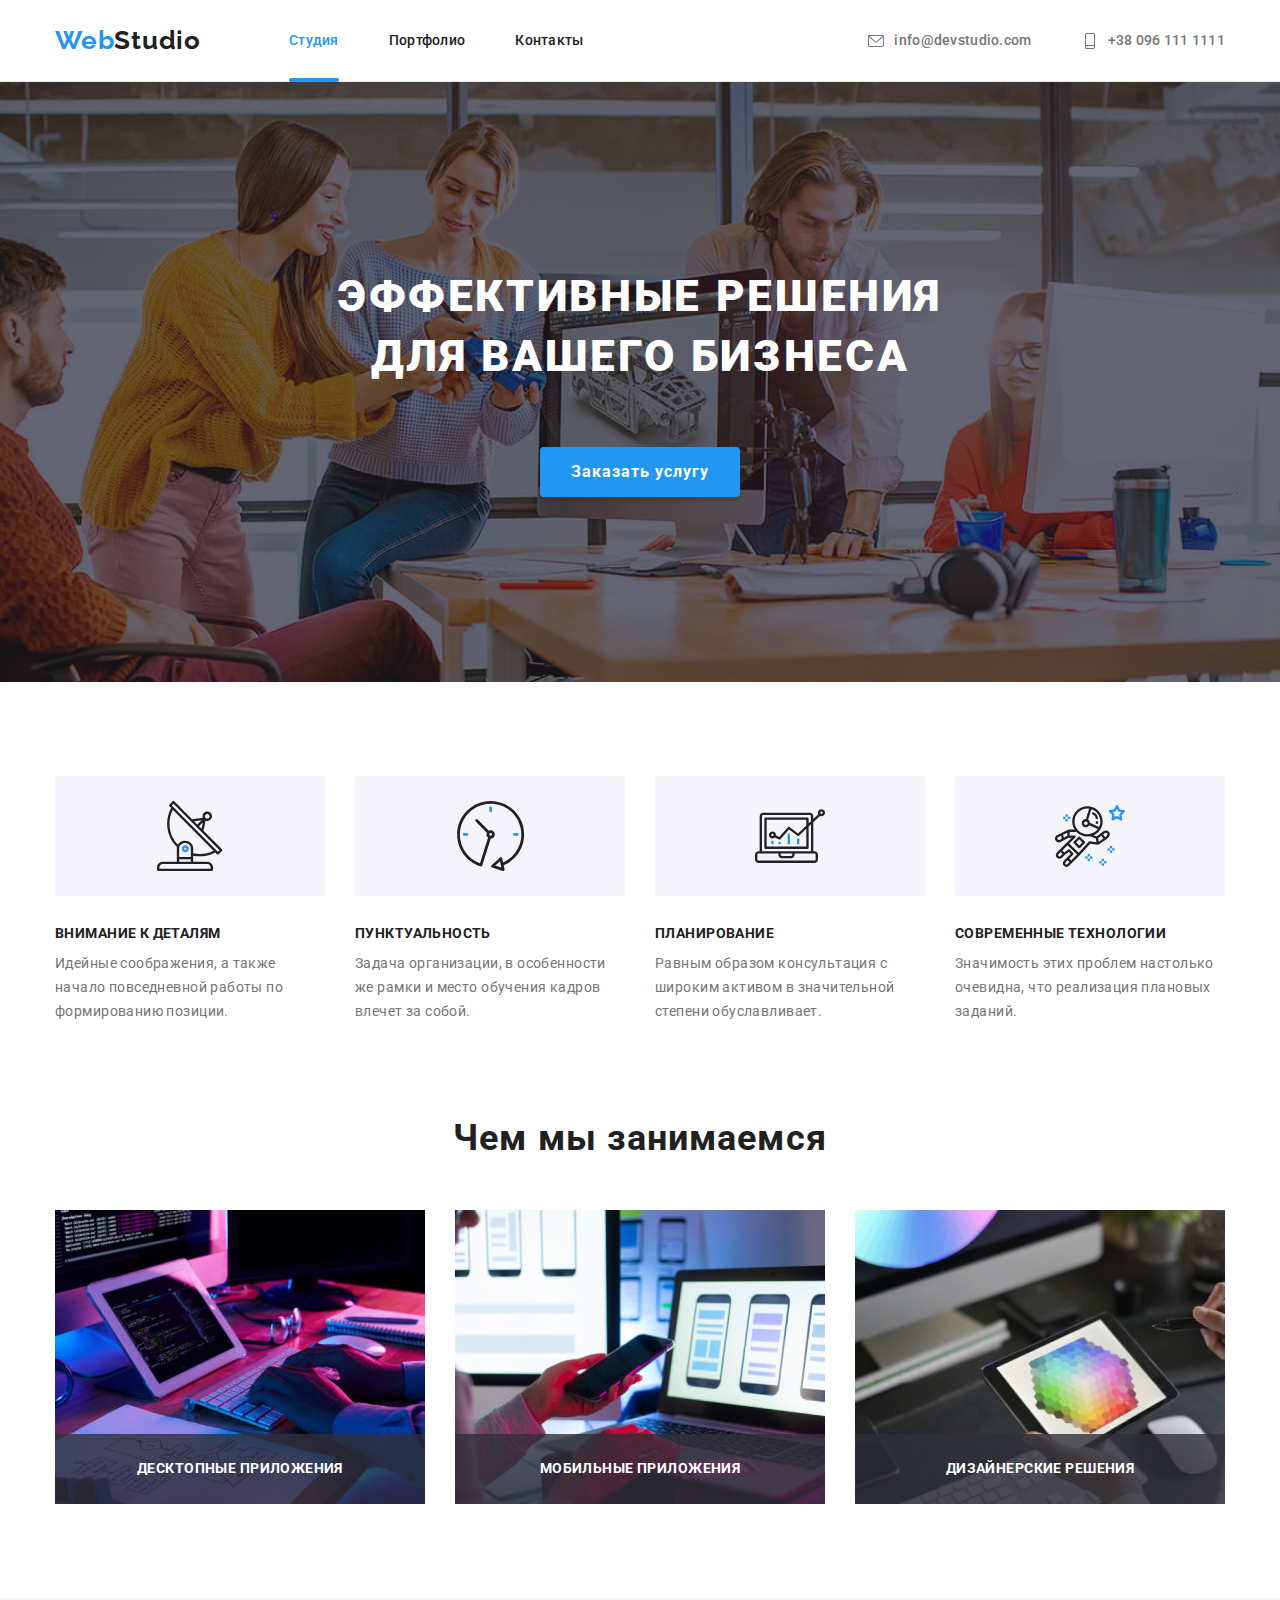
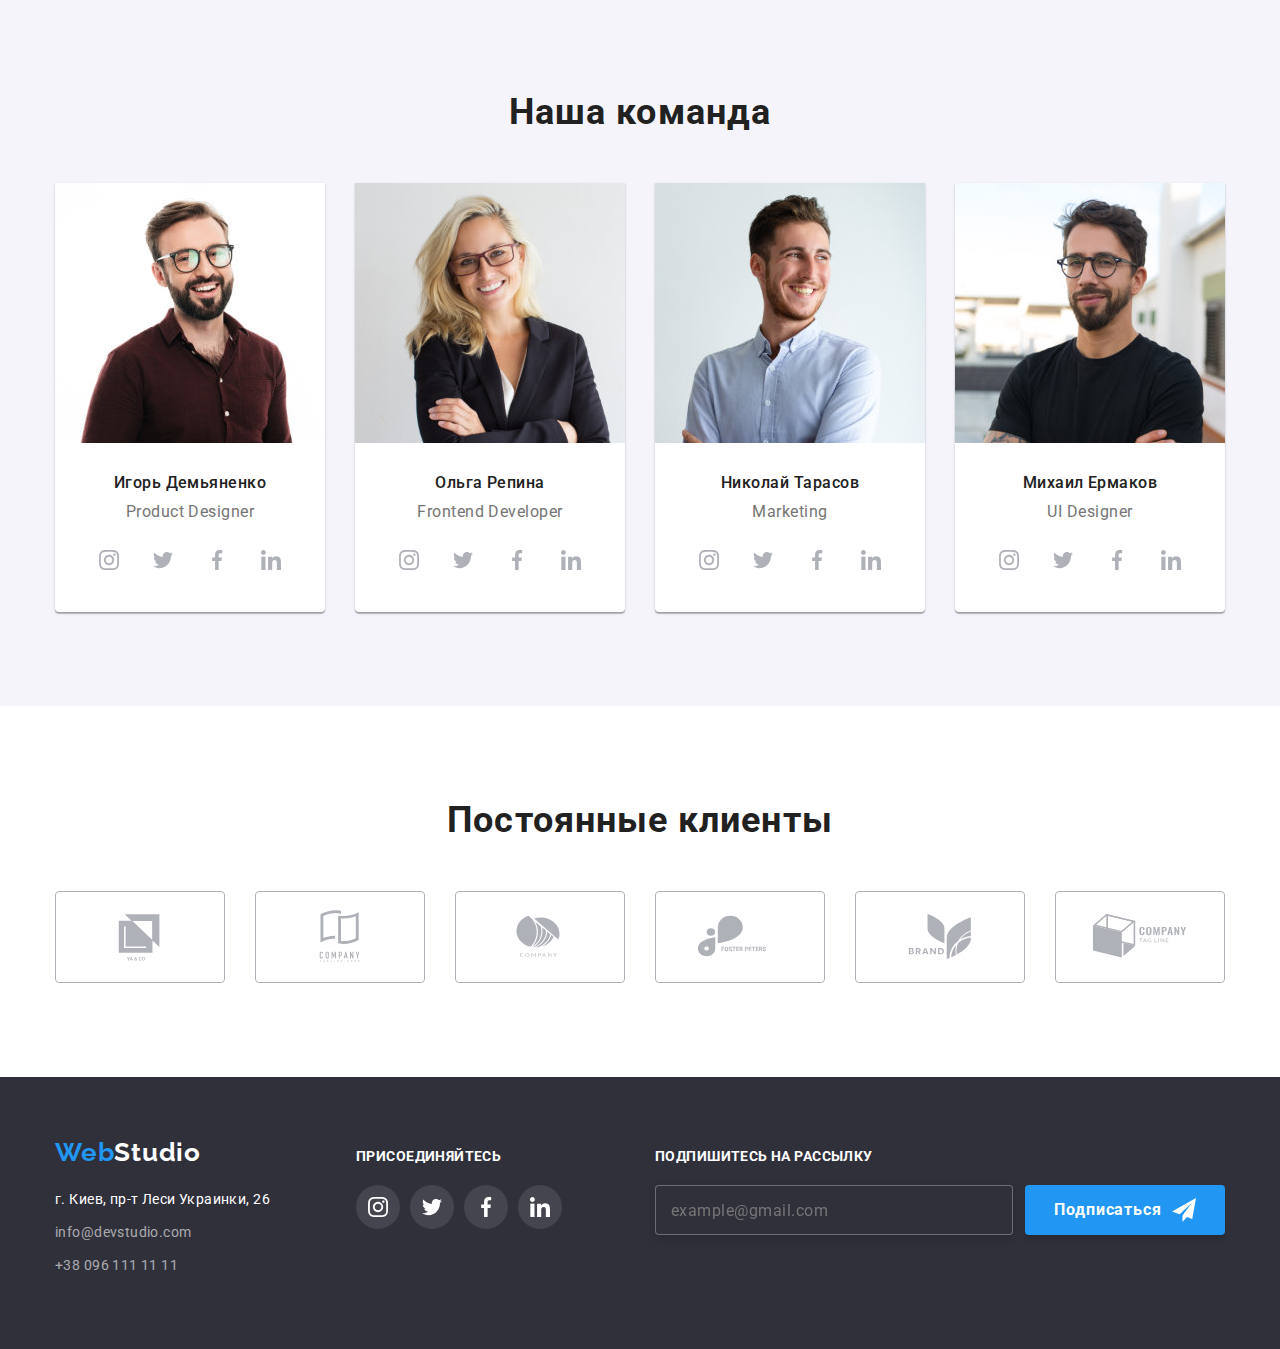
==== commit 152bf369: "homework-8" ====
--- a/index.html
+++ b/index.html
@@ -171,7 +171,8 @@
                 <ul class="whatwedo">
                     <li class="whatwedo__item">
                         <div class="whatwedo__box">
-                            <img src="./images/whatwedo/whatwedo-1.jpg" alt="Разработка десктопного софта" width="370"
+                            <img srcset="./images/whatwedo/whatwedo-1.jpg 1x, ./images/whatwedo/whatwedo-1@2x.jpg 2x"
+                                src="./images/whatwedo/whatwedo-1.jpg" alt="Разработка десктопного софта" width="370"
                                 height="294" />
                             <div class="whatwedo__memo-box">
                                 <p class="whatwedo__memo">Десктопные приложения</p>
@@ -180,7 +181,8 @@
                     </li>
                     <li class="whatwedo__item">
                         <div class="whatwedo__box">
-                            <img src="./images/whatwedo/whatwedo-2.jpg" alt="Создание мобильных приложений" width="370"
+                            <img srcset="./images/whatwedo/whatwedo-2.jpg 1x, ./images/whatwedo/whatwedo-2@2x.jpg 2x"
+                                src="./images/whatwedo/whatwedo-2.jpg" alt="Разработка десктопного софта" width="370"
                                 height="294" />
                             <div class="whatwedo__memo-box">
                                 <p class="whatwedo__memo">Мобильные приложения</p>
@@ -189,7 +191,8 @@
                     </li>
                     <li class="whatwedo__item">
                         <div class="whatwedo__box">
-                            <img src="./images/whatwedo/whatwedo-3.jpg" alt="Внедрение дизайнерских решений" width="370"
+                            <img srcset="./images/whatwedo/whatwedo-3.jpg 1x, ./images/whatwedo/whatwedo-3@2x.jpg 2x"
+                                src="./images/whatwedo/whatwedo-3.jpg" alt="Разработка десктопного софта" width="370"
                                 height="294" />
                             <div class="whatwedo__memo-box">
                                 <p class="whatwedo__memo">Дизайнерские решения</p>
@@ -204,8 +207,10 @@
                 <h2 class="section__title">Наша команда</h2>
                 <ul class="team">
                     <li class="team__item">
-                        <img class="team__photo" src="./images/ourteam/ourteam-1.jpg" alt="Улыбающийся брюнет в очках"
-                            width="270" height="260" />
+                        <img class="team__photo"
+                            srcset="./images/ourteam/ourteam-1.jpg 1x, ./images/ourteam/ourteam-1@2x.jpg 2x"
+                            src="./images/ourteam/ourteam-1.jpg" alt="Улыбающийся брюнет в очках" width="270"
+                            height="260" />
                         <div class="team__memo-box">
                             <h3 class="team__title">Игорь Демьяненко</h3>
                             <p class="team__text">Product Designer</p>
@@ -242,8 +247,10 @@
                         </div>
                     </li>
                     <li class="team__item">
-                        <img class="team__photo" src="./images/ourteam/ourteam-2.jpg" alt="Блондинка в очках и пиджаке"
-                            width="270" height="260" />
+                        <img class="team__photo"
+                            srcset="./images/ourteam/ourteam-2.jpg 1x, ./images/ourteam/ourteam-2@2x.jpg 2x"
+                            src="./images/ourteam/ourteam-2.jpg" alt="Улыбающийся брюнет в очках" width="270"
+                            height="260" />
                         <div class="team__memo-box">
                             <h3 class="team__title">Ольга Репина</h3>
                             <p class="team__text">Frontend Developer</p>
@@ -280,8 +287,10 @@
                         </div>
                     </li>
                     <li class="team__item">
-                        <img class="team__photo" src="./images/ourteam/ourteam-3.jpg" alt="Смеющийся мужчина с бородой"
-                            width="270" height="260" />
+                        <img class="team__photo"
+                            srcset="./images/ourteam/ourteam-3.jpg 1x, ./images/ourteam/ourteam-3@2x.jpg 2x"
+                            src="./images/ourteam/ourteam-3.jpg" alt="Улыбающийся брюнет в очках" width="270"
+                            height="260" />
                         <div class="team__memo-box">
                             <h3 class="team__title">Николай Тарасов</h3>
                             <p class="team__text">Marketing</p>
@@ -318,8 +327,10 @@
                         </div>
                     </li>
                     <li class="team__item">
-                        <img class="team__photo" src="./images/ourteam/ourteam-4.jpg" alt="Бородатый брюнет в очках"
-                            width="270" height="260" />
+                        <img class="team__photo"
+                            srcset="./images/ourteam/ourteam-4.jpg 1x, ./images/ourteam/ourteam-4@2x.jpg 2x"
+                            src="./images/ourteam/ourteam-4.jpg" alt="Улыбающийся брюнет в очках" width="270"
+                            height="260" />
                         <div class="team__memo-box">
                             <h3 class="team__title">Михаил Ермаков</h3>
                             <p class="team__text">UI Designer</p>
--- a/css/main.min.css
+++ b/css/main.min.css
@@ -1 +1 @@
-:root{--color-main: #212121;--color-accent: #2196F3;--color-secondary: #757575;--color-invert: white;--color-footer-address: rgba(255, 255, 255, 0.6);--background-color-dark: #2F303A;--background-color-light: #F5F4FA;--background-color-modal: white;--background-color-social_footer: rgba(255, 255, 255, 0.1);--bachground-color-button-hover: #188CE8;--fill-icons: #AFB1B8;--font-main: "Roboto";--font-logo: "Raleway"}.hidden{position:absolute;width:1px;height:1px;margin:-1px;border:0;padding:0;white-space:nowrap;clip-path:inset(100%);clip:rect(0 0 0 0);overflow:hidden}.header__burger-btn,.modal-form__contract-line{display:flex;justify-content:center;align-items:center}*{margin:0;padding:0}body{color:var(--color-main);font-family:var(--font-main)}ul{list-style:none}a{color:inherit;text-decoration:none;display:block}button{cursor:pointer;padding:0;border:none;font:inherit}img{display:block;max-width:100%;height:auto}address{font-style:normal}input{font-family:inherit;font-size:inherit;line-height:inherit;margin:0}.container{width:100%;padding-left:15px;padding-right:15px;margin-left:auto;margin-right:auto}@media screen and (min-width: 768px){.container{width:768px}}@media screen and (min-width: 1200px){.container{width:1200px}}.section{padding-top:60px;padding-bottom:60px}.section__title{font-weight:700;font-size:28px;line-height:1.18;text-align:center;letter-spacing:.03em;margin-bottom:30px}.section_mobile-hidden{display:none}@media screen and (min-width: 1200px){.section{padding-top:94px;padding-bottom:94px}.section__title{margin-bottom:50px;font-size:36px;line-height:1.16}.section_mobile-hidden{display:block}}.section_no-padding-top{padding-top:0}.section_other-background{background-color:var(--background-color-light)}.mobile-menu{display:flex;flex-direction:column;padding:48px 40px;position:fixed;z-index:99;left:0;top:0;width:100%;height:100%;background-color:var(--background-color-modal);transform:translate(0, 0) scale(1);transition:opacity 250ms cubic-bezier(0.4, 0, 0.2, 1),visibility 250ms cubic-bezier(0.4, 0, 0.2, 1),transform 250ms cubic-bezier(0.4, 0, 0.2, 1)}.mobile-menu.is-open{transform:translate(100%, 0) scale(0)}.is-open{visibility:hidden;opacity:0;pointer-events:none}.mobile-menu__close-button{position:absolute;width:40px;height:40px;display:flex;justify-content:center;align-items:center;top:10px;right:15px;background-color:rgba(0,0,0,0);fill:var(--color-main);transition:fill 250ms cubic-bezier(0.4, 0, 0.2, 1)}.mobile-menu__close-button:hover,.mobile-menu__close-button:focus{fill:var(--color-accent)}.mobile-menu__navigation{flex-grow:1}.mobile-menu__navigation-item:not(:last-child){margin-bottom:32px}.mobile-menu__navigation-link{font-weight:500;font-size:40px;line-height:1.18;letter-spacing:.02em;transition:color 250ms cubic-bezier(0.4, 0, 0.2, 1)}.mobile-menu__navigation-link:hover,.mobile-menu__navigation-link:focus{color:var(--color-accent)}.mobile-menu__navigation-link-active{color:var(--color-accent)}.mobile-menu__contacts{margin-bottom:64px}.mobile-menu__telephone{margin-bottom:32px;font-size:34px;line-height:1.18;letter-spacing:.02em;color:var(--color-accent)}.mobile-menu__mail{font-weight:500;font-size:24px;line-height:1.17;letter-spacing:.02em;color:var(--color-secondary)}.mobile-menu__social{display:flex;flex-wrap:wrap;gap:10px}.mobile-menu__social-item{display:flex;gap:10px}.mobile-menu__social-link{color:var(--color-accent);font-weight:500;font-size:18px;line-height:1.22;letter-spacing:.02em}.mobile-menu__social-item:not(:last-child):after{content:"";border:1px solid rgba(33,33,33,.2);height:22px;width:1px}@media screen and (min-width: 768px){.mobile-menu{display:none}}.backdrop{background:rgba(0,0,0,.2);width:100%;height:100%;position:fixed;top:0%;right:0%;justify-content:center;align-items:center;transition:opacity 250ms cubic-bezier(0.4, 0, 0.2, 1),visibility 250ms cubic-bezier(0.4, 0, 0.2, 1)}.backdrop.modal-hidden .modal-window{transform:translate(-50%, 100%) scale(0)}.modal-hidden{visibility:hidden;opacity:0;pointer-events:none}.modal-window{position:absolute;left:50%;top:50%;padding:40px;width:calc(100% - 30px);max-width:450px;height:609px;background:var(--background-color-modal);box-shadow:0px 1px 3px rgba(0,0,0,.12),0px 1px 1px rgba(0,0,0,.14),0px 2px 1px rgba(0,0,0,.2);border-radius:4px;transform:translate(-50%, -50%) scale(1);transition:transform 250ms cubic-bezier(0.4, 0, 0.2, 1)}.modal-window__title{font-weight:700;font-size:20px;line-height:1.15;text-align:center;letter-spacing:.03em;color:#212121;margin-bottom:12px}.modal-window__close-button{position:absolute;display:flex;justify-content:center;align-items:center;top:8px;right:8px;width:30px;height:30px;border:solid var(--background-color-light);border-radius:50%;background-color:var(--background-color-modal);fill:var(--color-main);transition:background-color 250ms cubic-bezier(0.4, 0, 0.2, 1),fill 250ms cubic-bezier(0.4, 0, 0.2, 1)}.modal-window__close-button:hover,.modal-window__close-button:focus{fill:var(--color-accent)}@media screen and (min-width: 768px){.modal-window{width:450px}}@media screen and (min-width: 1200px){.modal-window{width:528px;height:581px;max-width:528px}}.modal-form{display:flex;flex-direction:column}.modal-form__label{font-weight:400;font-size:12px;line-height:1.17;letter-spacing:.01em;color:var(--color-secondary);margin-bottom:4px}.modal-form__line{position:relative;display:flex;flex-direction:column;margin-bottom:10px}.modal-form__input{border:1px solid rgba(33,33,33,.2);border-radius:4px;color:var(--color-main);width:100%;height:40px;padding:12px 12px 12px 42px;outline:none;transition:border 250ms cubic-bezier(0.4, 0, 0.2, 1)}.modal-form__input:hover,.modal-form__input:focus{border:1px solid var(--color-accent)}.modal-form__input::placeholder{color:rgba(0,0,0,.3)}.modal-form__comment{padding:12px;margin-bottom:20px;border:1px solid rgba(33,33,33,.2);border-radius:4px;color:var(--color-main);width:100%;height:120px;outline:none;resize:none;transition:border 250ms cubic-bezier(0.4, 0, 0.2, 1)}.modal-form__comment:hover,.modal-form__comment:focus{border:1px solid var(--color-accent)}.modal-form__comment::placeholder{color:rgba(0,0,0,.3)}.modal-form__icon{position:absolute;left:0;fill:var(--color-main);top:11px;left:12px;transition:fill 250ms cubic-bezier(0.4, 0, 0.2, 1)}.modal-form__input:hover+.modal-form__icon,.modal-form__input:focus+.modal-form__icon{fill:var(--color-accent)}.modal-form__contract-line{margin-bottom:30px}.modal-form__check{width:16px;height:15px;border:solid 2px var(--color-main);border-radius:2px;display:block;margin-right:9px;display:flex;align-items:center;justify-content:center;cursor:pointer}.modal-form__check-icon{fill:var(--color-invert)}.modal-form__contract-label{display:flex;justify-content:center;align-items:center;font-weight:400;font-size:12px;line-height:1.71;letter-spacing:.03em;color:var(--color-secondary)}.modal-form__contract-label::before{content:"";width:16px;height:15px;border:solid 2px var(--color-main);border-radius:2px;margin-right:9px;display:block;cursor:pointer}.modal-form__hidden-check:checked+.modal-form__contract-label::before{border:solid 2px var(--color-accent);background-color:var(--color-accent);background-image:url(../images/modal-check.svg)}.modal-form__contract-link{color:var(--color-accent);text-decoration:underline;display:inline}.modal-form__button{margin-left:auto;margin-right:auto}@media screen and (max-width: 341px){.modal-form__comment{height:60px}}@media screen and (min-width: 1200px){.modal-form__contract-label{font-size:14px}}.logo{font-family:var(--font-logo);font-weight:700;font-size:26px;line-height:1.2;letter-spacing:.03em}.logo__accent{color:var(--color-accent)}@media screen and (min-width: 768px){.nav{font-weight:500;font-size:14px;line-height:1.14;letter-spacing:.02em;display:flex;gap:50px}.nav__link{padding-top:32px;padding-bottom:32px;display:flex;transition:color 250ms cubic-bezier(0.4, 0, 0.2, 1),fill 250ms cubic-bezier(0.4, 0, 0.2, 1)}.nav__link:hover,.nav__link:focus{color:var(--color-accent)}.nav__link_active{color:var(--color-accent);position:relative}.nav__link_active::after{content:"";background:var(--color-accent);border-radius:2px;width:100%;height:4px;position:absolute;bottom:-1px}}@media screen and (min-width: 768px){.contacts{display:flex;flex-direction:column;gap:10px;font-weight:500;font-size:12px;line-height:1.17;letter-spacing:.02em;color:var(--color-secondary);fill:var(--color-secondary)}.contacts__icon{display:flex;justify-content:center;align-items:center;margin-right:8px;height:14px;width:14px}.contacts__link{display:flex;transition:color 250ms cubic-bezier(0.4, 0, 0.2, 1),fill 250ms cubic-bezier(0.4, 0, 0.2, 1)}.contacts__link:hover,.contacts__link:focus{fill:var(--color-accent);color:var(--color-accent)}}@media screen and (min-width: 1200px){.contacts{gap:50px;flex-direction:row;font-size:14px;line-height:1.14}.contacts__icon{margin-right:10px;height:16px;width:16px}}.button{background-color:var(--color-accent);box-shadow:0px 4px 4px rgba(0,0,0,.15);border-radius:4px;width:200px;height:50px;display:flex;align-items:center;justify-content:center;font-weight:700;font-size:16px;line-height:1.88;text-align:center;letter-spacing:.06em;color:var(--color-invert);transition:background-color 250ms cubic-bezier(0.4, 0, 0.2, 1)}.button:hover,.button:focus{background-color:var(--bachground-color-button-hover)}.social{display:flex;gap:10px;justify-content:center}.social__link{height:44px;width:44px;border-radius:50%;display:flex;justify-content:center;align-items:center;transition:background-color 250ms cubic-bezier(0.4, 0, 0.2, 1)}.social__link:hover,.social__link:focus{background-color:var(--color-accent)}.social__icon{fill:var(--fill-icons);transition:fill 250ms cubic-bezier(0.4, 0, 0.2, 1)}.social__link:hover .social__icon,.social__link:focus .social__icon{fill:var(--color-invert)}.filter{display:flex;flex-wrap:wrap;margin-bottom:40px;gap:8px}.filter__buttons{padding:6px 22px 6px 22px;background:var(--background-color-light);border-radius:4px;font-weight:500;font-size:16px;line-height:1.62;text-align:center;letter-spacing:.03em;transition:color 250ms cubic-bezier(0.4, 0, 0.2, 1),background 250ms cubic-bezier(0.4, 0, 0.2, 1),box-shadow 250ms cubic-bezier(0.4, 0, 0.2, 1),border-radius 250ms cubic-bezier(0.4, 0, 0.2, 1)}.filter__buttons:hover,.filter__buttons:focus{background:var(--color-accent);box-shadow:0px 3px 1px rgba(0,0,0,.1),0px 1px 2px rgba(0,0,0,.08),0px 2px 2px rgba(0,0,0,.12);border-radius:4px;color:var(--color-invert)}@media screen and (min-width: 768px){.filter{justify-content:center;margin-bottom:30px}}@media screen and (min-width: 1200px){.filter{margin-bottom:50px}}.header{border-bottom:1px solid #ececec}.header__logo{color:var(--color-main);padding-top:16px;padding-bottom:16px}.header__container{display:flex;justify-content:space-between;align-items:center}.header__burger-btn{background-color:rgba(0,0,0,0)}.header__burger-icon{transition:fill 250ms cubic-bezier(0.4, 0, 0.2, 1)}.header__burger-btn:hover .header__burger-icon,.header__burger-btn:focus .header__burger-icon{fill:var(--color-accent)}@media screen and (max-width: 767px){.header__nav{display:none}.header__contacts{display:none}}@media screen and (min-width: 768px){.header__burger-btn{display:none}.header__logo{margin-right:88px;padding-top:25px;padding-bottom:25px}.header__nav{margin-right:auto}}.hero{display:flex;max-width:480px;height:400px;margin-left:auto;margin-right:auto;background-color:var(--background-color-dark);background-image:linear-gradient(to top, rgba(47, 48, 58, 0.4), rgba(47, 48, 58, 0.4)),url(../images/hero/bg-mobile.jpg);background-repeat:no-repeat;background-position:center;color:var(--color-invert)}.hero__container{display:flex;flex-direction:column;gap:30px;justify-content:center}.hero__title{margin-bottom:30px;font-weight:900;font-size:24px;line-height:1.65;text-align:center;letter-spacing:.06em;text-transform:uppercase}.hero__button{margin-left:auto;margin-right:auto}@media screen and (min-width: 768px){.hero{max-width:768px;background-image:linear-gradient(to top, rgba(47, 48, 58, 0.4), rgba(47, 48, 58, 0.4)),url(../images/hero/bg-tablet.jpg);background-size:768px}.hero__title{font-size:26px;line-height:1.62}}@media screen and (min-width: 1200px){.hero{max-width:1600px;height:600px;background-size:1600px}.hero__title{font-size:44px;line-height:1.36}}.skills{font-size:14px;line-height:1.71;letter-spacing:.03em;display:flex;align-items:center;justify-content:center;flex-direction:column;flex-wrap:wrap;gap:30px}.skills__title{margin-bottom:10px;font-weight:700;font-size:14px;line-height:1.14;letter-spacing:.03em;text-transform:uppercase;text-align:center}.skills__item{max-width:450px}.skills__thumb{background-color:var(--background-color-light);margin-bottom:30px;border-radius:4px;height:120px;width:100%;display:flex;align-items:center;justify-content:center}.skills__about{color:var(--color-secondary)}@media screen and (min-width: 768px){.skills{flex-direction:row;align-items:baseline}.skills__title{text-align:start}.skills__item{max-width:354px}}@media screen and (min-width: 1200px){.skills__item{max-width:270px}}@media screen and (min-width: 1200px){.whatwedo{display:flex;gap:30px}.whatwedo__box{position:relative}.whatwedo__memo-box{position:absolute;display:flex;justify-content:center;align-items:center;bottom:0;background:rgba(47,48,58,.8);width:100%;height:70px}.whatwedo__memo{font-weight:700;font-size:14px;line-height:1.14;letter-spacing:.03em;text-transform:uppercase;color:var(--color-invert)}}.team{display:flex;flex-direction:column;align-items:center;gap:30px}.team__item{background:var(--color-invert);box-shadow:0px 1px 3px rgba(0,0,0,.12),0px 1px 1px rgba(0,0,0,.14),0px 2px 1px rgba(0,0,0,.2);border-radius:0px 0px 4px 4px;width:100%;max-width:450px}.team__photo{width:100%}.team__memo-box{padding-top:30px;padding-bottom:30px}.team__title{margin-bottom:10px;font-weight:500;font-size:16px;line-height:1.19;text-align:center;letter-spacing:.03em}.team__text{font-size:16px;line-height:1.19;text-align:center;letter-spacing:.03em;color:var(--color-secondary);margin-bottom:16px}@media screen and (min-width: 768px){.team{flex-direction:row;flex-wrap:wrap}.team__item{width:354px}}@media screen and (min-width: 1200px){.team__item{width:270px}}.clients{display:flex;align-items:center;justify-content:center;align-items:center;flex-wrap:wrap;gap:30px}.clients__item{width:210px;height:92px}.clients__link{display:block;border:1px solid var(--fill-icons);border-radius:4px;display:flex;justify-content:center;align-items:center;width:100%;height:100%;transition:border 250ms cubic-bezier(0.4, 0, 0.2, 1)}.clients__link:hover,.clients__link:focus{border:1px solid var(--color-accent)}.clients__icon{fill:var(--fill-icons);transition:fill 250ms cubic-bezier(0.4, 0, 0.2, 1)}.clients__link:hover .clients__icon,.clients__link:focus .clients__icon{fill:var(--color-accent)}@media screen and (min-width: 768px){.clients__item{width:226px}}@media screen and (min-width: 1200px){.clients__item{width:170px}}.projects{display:flex;gap:30px;justify-content:center;flex-wrap:wrap;width:100%}.projects__link{width:100%;max-width:450px;transition:box-shadow 250ms cubic-bezier(0.4, 0, 0.2, 1)}.projects__link:focus,.projects__link:hover{box-shadow:0px 1px 1px rgba(0,0,0,.12),0px 4px 4px rgba(0,0,0,.06),1px 4px 6px rgba(0,0,0,.16)}.projects__image{width:100%}.projects__title{margin-bottom:4px;font-weight:700;font-size:18px;line-height:2;letter-spacing:.06em}.projects__description-block{padding:20px 24px 20px 24px;background:var(--color-invert);border-left:1px solid #eee;border-right:1px solid #eee;border-bottom:1px solid #eee}.projects__description{font-size:16px;line-height:1.88;letter-spacing:.03em;color:var(--color-secondary)}.projects__item-box{position:relative;overflow:hidden}.projects__memo{color:var(--color-invert);display:block}.projects__memo-box{width:100%;height:100%;padding:63px 24px;background:rgba(33,150,243,.9);font-weight:400;font-size:18px;line-height:1.56;letter-spacing:.03em;bottom:-100%;overflow:hidden;position:absolute;transition:bottom 250ms cubic-bezier(0.4, 0, 0.2, 1)}.projects__link:focus .projects__memo-box,.projects__link:hover .projects__memo-box{bottom:0}@media screen and (min-width: 768px){.projects{justify-content:start}.projects__link{max-width:354px}}@media screen and (min-width: 1200px){.projects__link{max-width:370px}}.footer{padding-top:60px;padding-bottom:60px;background-color:var(--background-color-dark);color:var(--color-invert)}.footer__container{display:flex;align-items:center;justify-content:center;flex-direction:column}.footer__logo{margin-bottom:20px;color:var(--color-invert);text-align:center;margin-bottom:20px}.address__list{font-size:14px;line-height:1.71;letter-spacing:.03em;text-align:center;margin-bottom:60px}.address__item{transition:color 250ms cubic-bezier(0.4, 0, 0.2, 1)}.address__item:not(:first-child){color:var(--color-footer-address)}.address__item:not(:last-child){margin-bottom:9px}.address__link:hover,.address__link:focus{color:var(--color-accent)}.footer__title{font-weight:700;font-size:14px;line-height:1.14;letter-spacing:.03em;text-transform:uppercase;text-align:center;margin-bottom:20px}.footer__social-links{display:flex;gap:10px;margin-bottom:60px}.footer__social-link{border-radius:50%;background-color:var(--background-color-social_footer);width:44px;height:44px;display:flex;justify-content:center;align-items:center;transition:background-color 250ms cubic-bezier(0.4, 0, 0.2, 1)}.footer__social-link:hover,.footer__social-link:focus{background-color:var(--color-accent)}.footer__social-icon{fill:var(--color-invert)}.footer__news{width:100%}.footer__news-form{display:flex;flex-direction:column}.footer__news-mail{height:50px;width:100%;max-width:450px;margin-bottom:20px;margin-left:auto;margin-right:auto;padding:16px 15px;border:1px solid rgba(255,255,255,.3);filter:drop-shadow(0px 4px 4px rgba(0, 0, 0, 0.15));border-radius:4px;background-color:var(--background-color-dark);font-weight:400;font-size:16px;line-height:1.25;letter-spacing:.03em;color:var(--color-invert);outline:none;transition:border 250ms cubic-bezier(0.4, 0, 0.2, 1)}.footer__news-mail:hover,.footer__news-mail:focus{border:1px solid var(--color-accent)}.footer__news-mail:hover::placeholder,.footer__news-mail:focus::placeholder{color:rgba(255,255,255,.6)}.footer__news-button{gap:10px;margin-right:auto;margin-left:auto}@media screen and (min-width: 768px){.address{margin-right:165px}.footer__container{flex-direction:row;flex-wrap:wrap;align-items:baseline}}@media screen and (min-width: 1200px){.footer__container{flex-wrap:nowrap}.address{flex-grow:1;margin-right:70px}.footer__logo{text-align:start}.address__list{text-align:start;margin-bottom:0px}.footer__social{margin-right:93px}.footer__title{text-align:start}.footer__news{width:auto}.footer__news-form{flex-direction:row}.footer__news-mail{width:358px;margin-right:12px}}.contacts-page{background-color:var(--background-color-light)}.contacts-form{width:100%;max-width:528px}/*# sourceMappingURL=main.min.css.map */+:root{--color-main: #212121;--color-accent: #2196F3;--color-secondary: #757575;--color-invert: white;--color-footer-address: rgba(255, 255, 255, 0.6);--background-color-dark: #2F303A;--background-color-light: #F5F4FA;--background-color-modal: white;--background-color-social_footer: rgba(255, 255, 255, 0.1);--bachground-color-button-hover: #188CE8;--fill-icons: #AFB1B8;--font-main: "Roboto";--font-logo: "Raleway"}.hidden{position:absolute;width:1px;height:1px;margin:-1px;border:0;padding:0;white-space:nowrap;clip-path:inset(100%);clip:rect(0 0 0 0);overflow:hidden}.header__burger-btn,.modal-form__contract-line{display:flex;justify-content:center;align-items:center}*{margin:0;padding:0}body{color:var(--color-main);font-family:var(--font-main)}ul{list-style:none}a{color:inherit;text-decoration:none;display:block}button{cursor:pointer;padding:0;border:none;font:inherit}img{display:block;max-width:100%;height:auto}address{font-style:normal}input{font-family:inherit;font-size:inherit;line-height:inherit;margin:0}.container{width:100%;padding-left:15px;padding-right:15px;margin-left:auto;margin-right:auto}@media screen and (min-width: 768px){.container{width:768px}}@media screen and (min-width: 1200px){.container{width:1200px}}.section{padding-top:60px;padding-bottom:60px}.section__title{font-weight:700;font-size:28px;line-height:1.18;text-align:center;letter-spacing:.03em;margin-bottom:30px}.section_mobile-hidden{display:none}@media screen and (min-width: 1200px){.section{padding-top:94px;padding-bottom:94px}.section__title{margin-bottom:50px;font-size:36px;line-height:1.16}.section_mobile-hidden{display:block}}.section_no-padding-top{padding-top:0}.section_other-background{background-color:var(--background-color-light)}.mobile-menu{display:flex;flex-direction:column;padding:48px 40px;position:fixed;z-index:99;left:0;top:0;width:100%;height:100%;background-color:var(--background-color-modal);transform:translate(0, 0) scale(1);transition:opacity 250ms cubic-bezier(0.4, 0, 0.2, 1),visibility 250ms cubic-bezier(0.4, 0, 0.2, 1),transform 250ms cubic-bezier(0.4, 0, 0.2, 1)}.mobile-menu.is-open{transform:translate(100%, 0) scale(0)}.is-open{visibility:hidden;opacity:0;pointer-events:none}.mobile-menu__close-button{position:absolute;width:40px;height:40px;display:flex;justify-content:center;align-items:center;top:10px;right:15px;background-color:rgba(0,0,0,0);fill:var(--color-main);transition:fill 250ms cubic-bezier(0.4, 0, 0.2, 1)}.mobile-menu__close-button:hover,.mobile-menu__close-button:focus{fill:var(--color-accent)}.mobile-menu__navigation{flex-grow:1}.mobile-menu__navigation-item:not(:last-child){margin-bottom:32px}.mobile-menu__navigation-link{font-weight:500;font-size:40px;line-height:1.18;letter-spacing:.02em;transition:color 250ms cubic-bezier(0.4, 0, 0.2, 1)}.mobile-menu__navigation-link:hover,.mobile-menu__navigation-link:focus{color:var(--color-accent)}.mobile-menu__navigation-link-active{color:var(--color-accent)}.mobile-menu__contacts{margin-bottom:64px}.mobile-menu__telephone{margin-bottom:32px;font-size:34px;line-height:1.18;letter-spacing:.02em;color:var(--color-accent)}.mobile-menu__mail{font-weight:500;font-size:24px;line-height:1.17;letter-spacing:.02em;color:var(--color-secondary)}.mobile-menu__social{display:flex;flex-wrap:wrap;gap:10px}.mobile-menu__social-item{display:flex;gap:10px}.mobile-menu__social-link{color:var(--color-accent);font-weight:500;font-size:18px;line-height:1.22;letter-spacing:.02em}.mobile-menu__social-item:not(:last-child):after{content:"";border:1px solid rgba(33,33,33,.2);height:22px;width:1px}@media screen and (min-width: 768px){.mobile-menu{display:none}}.backdrop{background:rgba(0,0,0,.2);width:100%;height:100%;position:fixed;top:0%;right:0%;justify-content:center;align-items:center;transition:opacity 250ms cubic-bezier(0.4, 0, 0.2, 1),visibility 250ms cubic-bezier(0.4, 0, 0.2, 1)}.backdrop.modal-hidden .modal-window{transform:translate(-50%, 100%) scale(0)}.modal-hidden{visibility:hidden;opacity:0;pointer-events:none}.modal-window{position:absolute;left:50%;top:50%;padding:40px;width:calc(100% - 30px);max-width:450px;height:609px;background:var(--background-color-modal);box-shadow:0px 1px 3px rgba(0,0,0,.12),0px 1px 1px rgba(0,0,0,.14),0px 2px 1px rgba(0,0,0,.2);border-radius:4px;transform:translate(-50%, -50%) scale(1);transition:transform 250ms cubic-bezier(0.4, 0, 0.2, 1)}.modal-window__title{font-weight:700;font-size:20px;line-height:1.15;text-align:center;letter-spacing:.03em;color:#212121;margin-bottom:12px}.modal-window__close-button{position:absolute;display:flex;justify-content:center;align-items:center;top:8px;right:8px;width:30px;height:30px;border:solid var(--background-color-light);border-radius:50%;background-color:var(--background-color-modal);fill:var(--color-main);transition:background-color 250ms cubic-bezier(0.4, 0, 0.2, 1),fill 250ms cubic-bezier(0.4, 0, 0.2, 1)}.modal-window__close-button:hover,.modal-window__close-button:focus{fill:var(--color-accent)}@media screen and (min-width: 768px){.modal-window{width:450px}}@media screen and (min-width: 1200px){.modal-window{width:528px;height:581px;max-width:528px}}.modal-form{display:flex;flex-direction:column}.modal-form__label{font-weight:400;font-size:12px;line-height:1.17;letter-spacing:.01em;color:var(--color-secondary);margin-bottom:4px}.modal-form__line{position:relative;display:flex;flex-direction:column;margin-bottom:10px}.modal-form__input{border:1px solid rgba(33,33,33,.2);border-radius:4px;color:var(--color-main);width:100%;height:40px;padding:12px 12px 12px 42px;outline:none;transition:border 250ms cubic-bezier(0.4, 0, 0.2, 1)}.modal-form__input:hover,.modal-form__input:focus{border:1px solid var(--color-accent)}.modal-form__input::placeholder{color:rgba(0,0,0,.3)}.modal-form__comment{padding:12px;margin-bottom:20px;border:1px solid rgba(33,33,33,.2);border-radius:4px;color:var(--color-main);width:100%;height:120px;outline:none;resize:none;transition:border 250ms cubic-bezier(0.4, 0, 0.2, 1)}.modal-form__comment:hover,.modal-form__comment:focus{border:1px solid var(--color-accent)}.modal-form__comment::placeholder{color:rgba(0,0,0,.3)}.modal-form__icon{position:absolute;left:0;fill:var(--color-main);top:11px;left:12px;transition:fill 250ms cubic-bezier(0.4, 0, 0.2, 1)}.modal-form__input:hover+.modal-form__icon,.modal-form__input:focus+.modal-form__icon{fill:var(--color-accent)}.modal-form__contract-line{margin-bottom:30px}.modal-form__check{width:16px;height:15px;border:solid 2px var(--color-main);border-radius:2px;display:block;margin-right:9px;display:flex;align-items:center;justify-content:center;cursor:pointer}.modal-form__check-icon{fill:var(--color-invert)}.modal-form__contract-label{display:flex;justify-content:center;align-items:center;font-weight:400;font-size:12px;line-height:1.71;letter-spacing:.03em;color:var(--color-secondary)}.modal-form__contract-label::before{content:"";width:16px;height:15px;border:solid 2px var(--color-main);border-radius:2px;margin-right:9px;display:block;cursor:pointer}.modal-form__hidden-check:checked+.modal-form__contract-label::before{border:solid 2px var(--color-accent);background-color:var(--color-accent);background-image:url(../images/modal-check.svg)}.modal-form__contract-link{color:var(--color-accent);text-decoration:underline;display:inline}.modal-form__button{margin-left:auto;margin-right:auto}@media screen and (max-width: 341px){.modal-form__comment{height:60px}}@media screen and (min-width: 1200px){.modal-form__contract-label{font-size:14px}}.logo{font-family:var(--font-logo);font-weight:700;font-size:26px;line-height:1.2;letter-spacing:.03em}.logo__accent{color:var(--color-accent)}@media screen and (min-width: 768px){.nav{font-weight:500;font-size:14px;line-height:1.14;letter-spacing:.02em;display:flex;gap:50px}.nav__link{padding-top:32px;padding-bottom:32px;display:flex;transition:color 250ms cubic-bezier(0.4, 0, 0.2, 1),fill 250ms cubic-bezier(0.4, 0, 0.2, 1)}.nav__link:hover,.nav__link:focus{color:var(--color-accent)}.nav__link_active{color:var(--color-accent);position:relative}.nav__link_active::after{content:"";background:var(--color-accent);border-radius:2px;width:100%;height:4px;position:absolute;bottom:-1px}}@media screen and (min-width: 768px){.contacts{display:flex;flex-direction:column;gap:10px;font-weight:500;font-size:12px;line-height:1.17;letter-spacing:.02em;color:var(--color-secondary);fill:var(--color-secondary)}.contacts__icon{display:flex;justify-content:center;align-items:center;margin-right:8px;height:14px;width:14px}.contacts__link{display:flex;transition:color 250ms cubic-bezier(0.4, 0, 0.2, 1),fill 250ms cubic-bezier(0.4, 0, 0.2, 1)}.contacts__link:hover,.contacts__link:focus{fill:var(--color-accent);color:var(--color-accent)}}@media screen and (min-width: 1200px){.contacts{gap:50px;flex-direction:row;font-size:14px;line-height:1.14}.contacts__icon{margin-right:10px;height:16px;width:16px}}.button{background-color:var(--color-accent);box-shadow:0px 4px 4px rgba(0,0,0,.15);border-radius:4px;width:200px;height:50px;display:flex;align-items:center;justify-content:center;font-weight:700;font-size:16px;line-height:1.88;text-align:center;letter-spacing:.06em;color:var(--color-invert);transition:background-color 250ms cubic-bezier(0.4, 0, 0.2, 1)}.button:hover,.button:focus{background-color:var(--bachground-color-button-hover)}.social{display:flex;gap:10px;justify-content:center}.social__link{height:44px;width:44px;border-radius:50%;display:flex;justify-content:center;align-items:center;transition:background-color 250ms cubic-bezier(0.4, 0, 0.2, 1)}.social__link:hover,.social__link:focus{background-color:var(--color-accent)}.social__icon{fill:var(--fill-icons);transition:fill 250ms cubic-bezier(0.4, 0, 0.2, 1)}.social__link:hover .social__icon,.social__link:focus .social__icon{fill:var(--color-invert)}.filter{display:flex;flex-wrap:wrap;margin-bottom:40px;gap:8px}.filter__buttons{padding:6px 22px 6px 22px;background:var(--background-color-light);border-radius:4px;font-weight:500;font-size:16px;line-height:1.62;text-align:center;letter-spacing:.03em;transition:color 250ms cubic-bezier(0.4, 0, 0.2, 1),background 250ms cubic-bezier(0.4, 0, 0.2, 1),box-shadow 250ms cubic-bezier(0.4, 0, 0.2, 1),border-radius 250ms cubic-bezier(0.4, 0, 0.2, 1)}.filter__buttons:hover,.filter__buttons:focus{background:var(--color-accent);box-shadow:0px 3px 1px rgba(0,0,0,.1),0px 1px 2px rgba(0,0,0,.08),0px 2px 2px rgba(0,0,0,.12);border-radius:4px;color:var(--color-invert)}@media screen and (min-width: 768px){.filter{justify-content:center;margin-bottom:30px}}@media screen and (min-width: 1200px){.filter{margin-bottom:50px}}.header{border-bottom:1px solid #ececec}.header__logo{color:var(--color-main);padding-top:16px;padding-bottom:16px}.header__container{display:flex;justify-content:space-between;align-items:center}.header__burger-btn{background-color:rgba(0,0,0,0)}.header__burger-icon{transition:fill 250ms cubic-bezier(0.4, 0, 0.2, 1)}.header__burger-btn:hover .header__burger-icon,.header__burger-btn:focus .header__burger-icon{fill:var(--color-accent)}@media screen and (max-width: 767px){.header__nav{display:none}.header__contacts{display:none}}@media screen and (min-width: 768px){.header__burger-btn{display:none}.header__logo{margin-right:88px;padding-top:25px;padding-bottom:25px}.header__nav{margin-right:auto}}.hero{display:flex;max-width:480px;height:400px;margin-left:auto;margin-right:auto;background-color:var(--background-color-dark);background-image:linear-gradient(to top, rgba(47, 48, 58, 0.4), rgba(47, 48, 58, 0.4)),url(../images/hero/bg-mobile.jpg);background-size:cover;background-repeat:no-repeat;background-position:center;color:var(--color-invert)}@media(min-device-pixel-ratio: 2),(min-resolution: 192dpi),(min-resolution: 2dppx){.hero{background-image:linear-gradient(to top, rgba(47, 48, 58, 0.4), rgba(47, 48, 58, 0.4)),url(../images/hero/bg-mobile@2x.jpg)}}.hero__container{display:flex;flex-direction:column;gap:30px;justify-content:center}.hero__title{margin-bottom:30px;font-weight:900;font-size:24px;line-height:1.65;text-align:center;letter-spacing:.06em;text-transform:uppercase}.hero__button{margin-left:auto;margin-right:auto}@media screen and (min-width: 768px){.hero{max-width:768px;background-image:linear-gradient(to top, rgba(47, 48, 58, 0.4), rgba(47, 48, 58, 0.4)),url(../images/hero/bg-tablet.jpg);background-size:768px}.hero__title{font-size:26px;line-height:1.62}}@media screen and (min-width: 768px)and (min-device-pixel-ratio: 2),screen and (min-width: 768px)and (min-resolution: 192dpi),screen and (min-width: 768px)and (min-resolution: 2dppx){.hero{background-image:linear-gradient(to top, rgba(47, 48, 58, 0.4), rgba(47, 48, 58, 0.4)),url(../images/hero/bg-tablet@2x.jpg)}}@media screen and (min-width: 1200px){.hero{background-image:linear-gradient(to top, rgba(47, 48, 58, 0.4), rgba(47, 48, 58, 0.4)),url(../images/hero/bg-desktop.jpg);max-width:1600px;height:600px;background-size:1600px}.hero__title{font-size:44px;line-height:1.36}}@media screen and (min-width: 1200px)and (min-device-pixel-ratio: 2),screen and (min-width: 1200px)and (min-resolution: 192dpi),screen and (min-width: 1200px)and (min-resolution: 2dppx){.hero{background-image:linear-gradient(to top, rgba(47, 48, 58, 0.4), rgba(47, 48, 58, 0.4)),url(../images/hero/bg-desktop@2x.jpg)}}.skills{font-size:14px;line-height:1.71;letter-spacing:.03em;display:flex;align-items:center;justify-content:center;flex-direction:column;flex-wrap:wrap;gap:30px}.skills__title{margin-bottom:10px;font-weight:700;font-size:14px;line-height:1.14;letter-spacing:.03em;text-transform:uppercase;text-align:center}.skills__item{max-width:450px}.skills__thumb{background-color:var(--background-color-light);margin-bottom:30px;border-radius:4px;height:120px;width:100%;display:flex;align-items:center;justify-content:center}.skills__about{color:var(--color-secondary)}@media screen and (min-width: 768px){.skills{flex-direction:row;align-items:baseline}.skills__title{text-align:start}.skills__item{max-width:354px}}@media screen and (min-width: 1200px){.skills__item{max-width:270px}}@media screen and (min-width: 1200px){.whatwedo{display:flex;gap:30px}.whatwedo__box{position:relative}.whatwedo__memo-box{position:absolute;display:flex;justify-content:center;align-items:center;bottom:0;background:rgba(47,48,58,.8);width:100%;height:70px}.whatwedo__memo{font-weight:700;font-size:14px;line-height:1.14;letter-spacing:.03em;text-transform:uppercase;color:var(--color-invert)}}.team{display:flex;flex-direction:column;align-items:center;gap:30px}.team__item{background:var(--color-invert);box-shadow:0px 1px 3px rgba(0,0,0,.12),0px 1px 1px rgba(0,0,0,.14),0px 2px 1px rgba(0,0,0,.2);border-radius:0px 0px 4px 4px;width:100%;max-width:450px}.team__photo{width:100%}.team__memo-box{padding-top:30px;padding-bottom:30px}.team__title{margin-bottom:10px;font-weight:500;font-size:16px;line-height:1.19;text-align:center;letter-spacing:.03em}.team__text{font-size:16px;line-height:1.19;text-align:center;letter-spacing:.03em;color:var(--color-secondary);margin-bottom:16px}@media screen and (min-width: 768px){.team{flex-direction:row;flex-wrap:wrap}.team__item{width:354px}}@media screen and (min-width: 1200px){.team__item{width:270px}}.clients{display:flex;align-items:center;justify-content:center;align-items:center;flex-wrap:wrap;gap:30px}.clients__item{width:210px;height:92px}.clients__link{display:block;border:1px solid var(--fill-icons);border-radius:4px;display:flex;justify-content:center;align-items:center;width:100%;height:100%;transition:border 250ms cubic-bezier(0.4, 0, 0.2, 1)}.clients__link:hover,.clients__link:focus{border:1px solid var(--color-accent)}.clients__icon{fill:var(--fill-icons);transition:fill 250ms cubic-bezier(0.4, 0, 0.2, 1)}.clients__link:hover .clients__icon,.clients__link:focus .clients__icon{fill:var(--color-accent)}@media screen and (min-width: 768px){.clients__item{width:226px}}@media screen and (min-width: 1200px){.clients__item{width:170px}}.projects{display:flex;gap:30px;justify-content:center;flex-wrap:wrap;width:100%}.projects__link{width:100%;max-width:450px;transition:box-shadow 250ms cubic-bezier(0.4, 0, 0.2, 1)}.projects__link:focus,.projects__link:hover{box-shadow:0px 1px 1px rgba(0,0,0,.12),0px 4px 4px rgba(0,0,0,.06),1px 4px 6px rgba(0,0,0,.16)}.projects__image{width:100%}.projects__title{margin-bottom:4px;font-weight:700;font-size:18px;line-height:2;letter-spacing:.06em}.projects__description-block{padding:20px 24px 20px 24px;background:var(--color-invert);border-left:1px solid #eee;border-right:1px solid #eee;border-bottom:1px solid #eee}.projects__description{font-size:16px;line-height:1.88;letter-spacing:.03em;color:var(--color-secondary)}.projects__item-box{position:relative;overflow:hidden}.projects__memo{color:var(--color-invert);display:block}.projects__memo-box{width:100%;height:100%;padding:77px 24px;background:rgba(33,150,243,.9);font-weight:400;font-size:18px;line-height:1.56;letter-spacing:.03em;bottom:-100%;overflow:hidden;position:absolute;transition:bottom 250ms cubic-bezier(0.4, 0, 0.2, 1)}.projects__link:focus .projects__memo-box,.projects__link:hover .projects__memo-box{bottom:0}@media screen and (min-width: 768px){.projects{justify-content:start}.projects__link{max-width:354px}.projects__memo-box{padding:49px 24px}}@media screen and (min-width: 1200px){.projects__link{max-width:370px}.projects__memo-box{padding:63px 24px}}.footer{padding-top:60px;padding-bottom:60px;background-color:var(--background-color-dark);color:var(--color-invert)}.footer__container{display:flex;align-items:center;justify-content:center;flex-direction:column}.footer__logo{margin-bottom:20px;color:var(--color-invert);text-align:center;margin-bottom:20px}.address__list{font-size:14px;line-height:1.71;letter-spacing:.03em;text-align:center;margin-bottom:60px}.address__item{transition:color 250ms cubic-bezier(0.4, 0, 0.2, 1)}.address__item:not(:first-child){color:var(--color-footer-address)}.address__item:not(:last-child){margin-bottom:9px}.address__link:hover,.address__link:focus{color:var(--color-accent)}.footer__title{font-weight:700;font-size:14px;line-height:1.14;letter-spacing:.03em;text-transform:uppercase;text-align:center;margin-bottom:20px}.footer__social-links{display:flex;gap:10px;margin-bottom:60px}.footer__social-link{border-radius:50%;background-color:var(--background-color-social_footer);width:44px;height:44px;display:flex;justify-content:center;align-items:center;transition:background-color 250ms cubic-bezier(0.4, 0, 0.2, 1)}.footer__social-link:hover,.footer__social-link:focus{background-color:var(--color-accent)}.footer__social-icon{fill:var(--color-invert)}.footer__news{width:100%}.footer__news-form{display:flex;flex-direction:column}.footer__news-mail{height:50px;width:100%;max-width:450px;margin-bottom:20px;margin-left:auto;margin-right:auto;padding:16px 15px;border:1px solid rgba(255,255,255,.3);filter:drop-shadow(0px 4px 4px rgba(0, 0, 0, 0.15));border-radius:4px;background-color:var(--background-color-dark);font-weight:400;font-size:16px;line-height:1.25;letter-spacing:.03em;color:var(--color-invert);outline:none;transition:border 250ms cubic-bezier(0.4, 0, 0.2, 1)}.footer__news-mail:hover,.footer__news-mail:focus{border:1px solid var(--color-accent)}.footer__news-mail:hover::placeholder,.footer__news-mail:focus::placeholder{color:rgba(255,255,255,.6)}.footer__news-button{gap:10px;margin-right:auto;margin-left:auto}@media screen and (min-width: 768px){.address{margin-right:165px}.footer__container{flex-direction:row;flex-wrap:wrap;align-items:baseline}}@media screen and (min-width: 1200px){.footer__container{flex-wrap:nowrap}.address{flex-grow:1;margin-right:70px}.footer__logo{text-align:start}.address__list{text-align:start;margin-bottom:0px}.footer__social{margin-right:93px}.footer__title{text-align:start}.footer__news{width:auto}.footer__news-form{flex-direction:row}.footer__news-mail{width:358px;margin-right:12px}}.contacts-page{background-color:var(--background-color-light)}.contacts-form{width:100%;max-width:528px}/*# sourceMappingURL=main.min.css.map */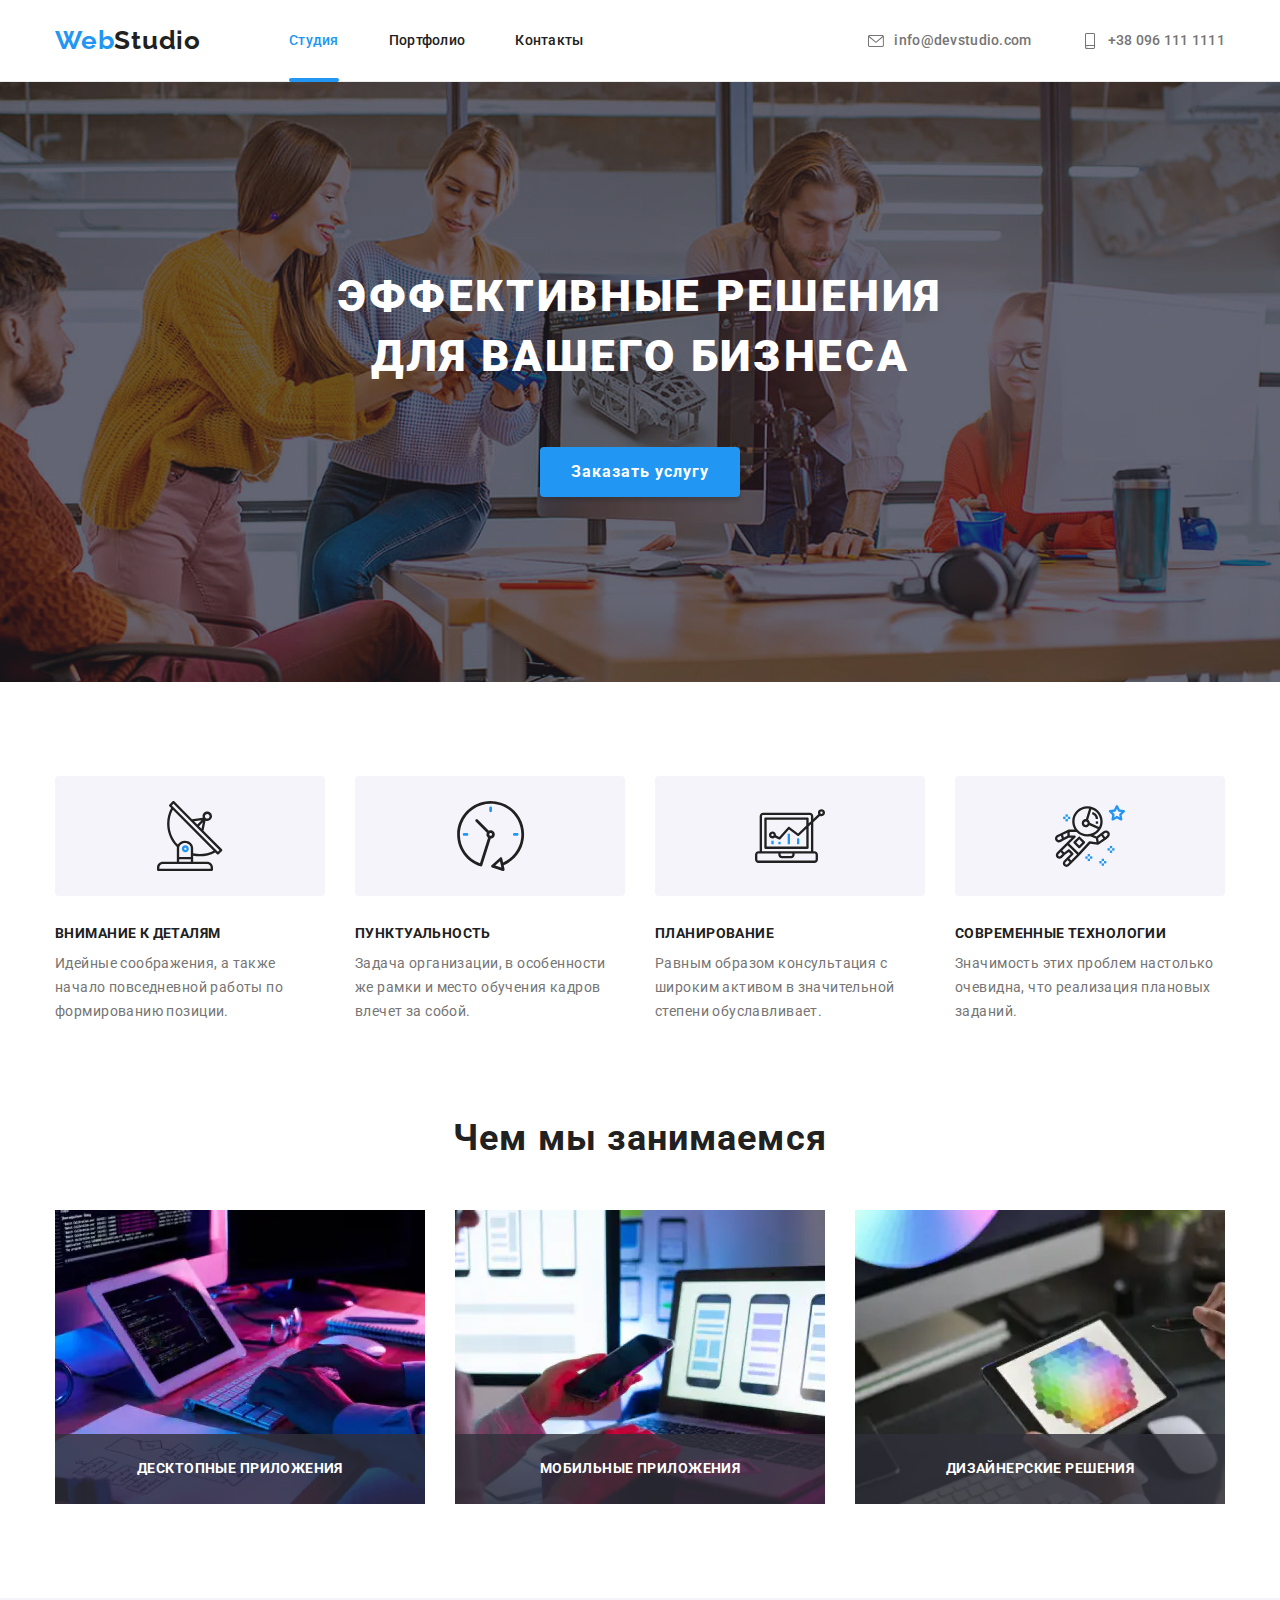
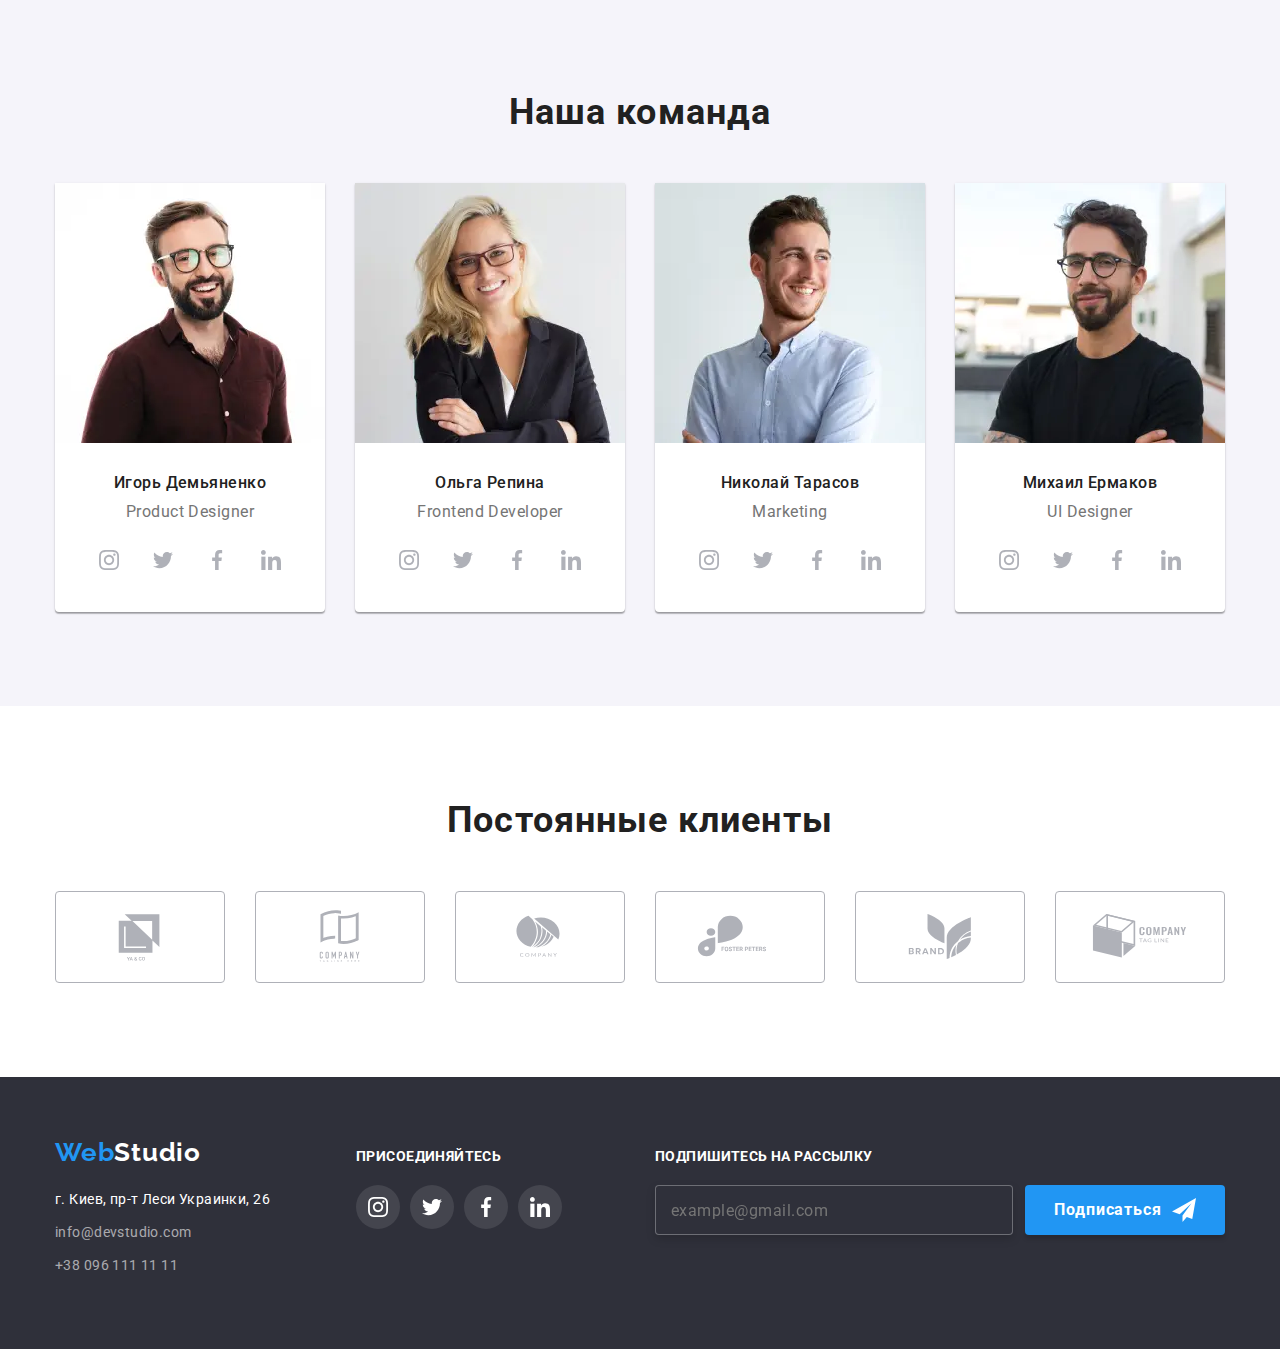
==== commit e24de105: "adaptive-images" ====
--- a/index.html
+++ b/index.html
@@ -171,9 +171,16 @@
                 <ul class="whatwedo">
                     <li class="whatwedo__item">
                         <div class="whatwedo__box">
-                            <img srcset="./images/whatwedo/whatwedo-1.jpg 1x, ./images/whatwedo/whatwedo-1@2x.jpg 2x"
-                                src="./images/whatwedo/whatwedo-1.jpg" alt="Разработка десктопного софта" width="370"
-                                height="294" />
+                            <picture>
+                                <source
+                                    srcset="./images/whatwedo/desktop-webp/whatwedo-1.webp 1x, ./images/whatwedo/desktop-webp/whatwedo-1@2x.webp 2x"
+                                    type="image/webp" media="(min-width: 1200px)" />
+                                <source
+                                    srcset="./images/whatwedo/desktop/whatwedo-1.jpg 1x, ./images/whatwedo/desktop/whatwedo-1@2x.jpg 2x"
+                                    type="image/jpeg" media="(min-width: 1200px)" />
+                                <img src="./images/whatwedo/desktop/whatwedo-1.jpg" alt="Разработка десктопного софта"
+                                    width="370" height="294" />
+                            </picture>
                             <div class="whatwedo__memo-box">
                                 <p class="whatwedo__memo">Десктопные приложения</p>
                             </div>
@@ -181,9 +188,16 @@
                     </li>
                     <li class="whatwedo__item">
                         <div class="whatwedo__box">
-                            <img srcset="./images/whatwedo/whatwedo-2.jpg 1x, ./images/whatwedo/whatwedo-2@2x.jpg 2x"
-                                src="./images/whatwedo/whatwedo-2.jpg" alt="Разработка десктопного софта" width="370"
-                                height="294" />
+                            <picture>
+                                <source
+                                    srcset="./images/whatwedo/desktop-webp/whatwedo-2.webp 1x, ./images/whatwedo/desktop-webp/whatwedo-2@2x.webp 2x"
+                                    type="image/webp" media="(min-width: 1200px)" />
+                                <source
+                                    srcset="./images/whatwedo/desktop/whatwedo-2.jpg 1x, ./images/whatwedo/desktop/whatwedo-2@2x.jpg 2x"
+                                    type="image/jpeg" media="(min-width: 1200px)" />
+                                <img src="./images/whatwedo/desktop/whatwedo-2.jpg" alt="Разработка мобильного софта"
+                                    width="370" height="294" />
+                            </picture>
                             <div class="whatwedo__memo-box">
                                 <p class="whatwedo__memo">Мобильные приложения</p>
                             </div>
@@ -191,9 +205,16 @@
                     </li>
                     <li class="whatwedo__item">
                         <div class="whatwedo__box">
-                            <img srcset="./images/whatwedo/whatwedo-3.jpg 1x, ./images/whatwedo/whatwedo-3@2x.jpg 2x"
-                                src="./images/whatwedo/whatwedo-3.jpg" alt="Разработка десктопного софта" width="370"
-                                height="294" />
+                            <picture>
+                                <source
+                                    srcset="./images/whatwedo/desktop-webp/whatwedo-3.webp 1x, ./images/whatwedo/desktop-webp/whatwedo-3@2x.webp 2x"
+                                    type="image/webp" media="(min-width: 1200px)" />
+                                <source
+                                    srcset="./images/whatwedo/desktop/whatwedo-3.jpg 1x, ./images/whatwedo/desktop/whatwedo-3@2x.jpg 2x"
+                                    type="image/jpeg" media="(min-width: 1200px)" />
+                                <img src="./images/whatwedo/desktop/whatwedo-3.jpg" alt="Разработка дизайн-решений"
+                                    width="370" height="294" />
+                            </picture>
                             <div class="whatwedo__memo-box">
                                 <p class="whatwedo__memo">Дизайнерские решения</p>
                             </div>
@@ -207,10 +228,26 @@
                 <h2 class="section__title">Наша команда</h2>
                 <ul class="team">
                     <li class="team__item">
-                        <img class="team__photo"
-                            srcset="./images/ourteam/ourteam-1.jpg 1x, ./images/ourteam/ourteam-1@2x.jpg 2x"
-                            src="./images/ourteam/ourteam-1.jpg" alt="Улыбающийся брюнет в очках" width="270"
-                            height="260" />
+                        <picture class="team__photo">
+                            <source srcset="./images/team/desktop-webp/team-1.webp 1x,
+                                ./images/team/desktop-webp/team-1@2x.webp 2x" type="image/webp"
+                                media="(min-width: 1200px)" />
+                            <source srcset="./images/team/desktop/team-1.jpg 1x,
+                                ./images/team/desktop/team-1@2x.jpg 2x" type="image/jpeg"
+                                media="(min-width: 1200px)" />
+                            <source srcset="./images/team/tablet-webp/team-1.webp 1x,
+                                ./images/team/tablet-webp/team-1@2x.webp 2x" type="image/webp"
+                                media="(min-width: 768px)" />
+                            <source srcset="./images/team/tablet/team-1.jpg 1x,
+                                ./images/team/tablet/team-1@2x.jpg 2x" type="image/jpeg" media="(min-width: 768px)" />
+                            <source srcset="./images/team/mobile-webp/team-1.webp 1x,
+                                ./images/team/mobile-webp/team-1@2x.webp 2x" type="image/webp"
+                                media="(max-width: 767px)" />
+                            <source srcset="./images/team/mobile/team-1.jpg 1x,
+                                ./images/team/mobile/team-1@2x.jpg 2x" type="image/jpeg" media="(max-width: 767px)" />
+                            <img src="./images/team/mobile/team-1.jpg" alt="Фотография первого сотрудника" width="270"
+                                height="260" />
+                        </picture>
                         <div class="team__memo-box">
                             <h3 class="team__title">Игорь Демьяненко</h3>
                             <p class="team__text">Product Designer</p>
@@ -247,10 +284,26 @@
                         </div>
                     </li>
                     <li class="team__item">
-                        <img class="team__photo"
-                            srcset="./images/ourteam/ourteam-2.jpg 1x, ./images/ourteam/ourteam-2@2x.jpg 2x"
-                            src="./images/ourteam/ourteam-2.jpg" alt="Улыбающийся брюнет в очках" width="270"
-                            height="260" />
+                        <picture class="team__photo">
+                            <source srcset="./images/team/desktop-webp/team-2.webp 1x,
+                                ./images/team/desktop-webp/team-2@2x.webp 2x" type="image/webp"
+                                media="(min-width: 1200px)" />
+                            <source srcset="./images/team/desktop/team-2.jpg 1x,
+                                ./images/team/desktop/team-2@2x.jpg 2x" type="image/jpeg"
+                                media="(min-width: 1200px)" />
+                            <source srcset="./images/team/tablet-webp/team-2.webp 1x,
+                                ./images/team/tablet-webp/team-2@2x.webp 2x" type="image/webp"
+                                media="(min-width: 768px)" />
+                            <source srcset="./images/team/tablet/team-2.jpg 1x,
+                                ./images/team/tablet/team-2@2x.jpg 2x" type="image/jpeg" media="(min-width: 768px)" />
+                            <source srcset="./images/team/mobile-webp/team-2.webp 1x,
+                                ./images/team/mobile-webp/team-2@2x.webp 2x" type="image/webp"
+                                media="(max-width: 767px)" />
+                            <source srcset="./images/team/mobile/team-2.jpg 1x,
+                                ./images/team/mobile/team-2@2x.jpg 2x" type="image/jpeg" media="(max-width: 767px)" />
+                            <img src="./images/team/mobile/team-2.jpg" alt="Фотография второго сотрудника" width="270"
+                                height="260" />
+                        </picture>
                         <div class="team__memo-box">
                             <h3 class="team__title">Ольга Репина</h3>
                             <p class="team__text">Frontend Developer</p>
@@ -287,10 +340,26 @@
                         </div>
                     </li>
                     <li class="team__item">
-                        <img class="team__photo"
-                            srcset="./images/ourteam/ourteam-3.jpg 1x, ./images/ourteam/ourteam-3@2x.jpg 2x"
-                            src="./images/ourteam/ourteam-3.jpg" alt="Улыбающийся брюнет в очках" width="270"
-                            height="260" />
+                        <picture class="team__photo">
+                            <source srcset="./images/team/desktop-webp/team-3.webp 1x,
+                                ./images/team/desktop-webp/team-3@2x.webp 2x" type="image/webp"
+                                media="(min-width: 1200px)" />
+                            <source srcset="./images/team/desktop/team-3.jpg 1x,
+                                ./images/team/desktop/team-3@2x.jpg 2x" type="image/jpeg"
+                                media="(min-width: 1200px)" />
+                            <source srcset="./images/team/tablet-webp/team-3.webp 1x,
+                                ./images/team/tablet-webp/team-3@2x.webp 2x" type="image/webp"
+                                media="(min-width: 768px)" />
+                            <source srcset="./images/team/tablet/team-3.jpg 1x,
+                                ./images/team/tablet/team-3@2x.jpg 2x" type="image/jpeg" media="(min-width: 768px)" />
+                            <source srcset="./images/team/mobile-webp/team-3.webp 1x,
+                                ./images/team/mobile-webp/team-3@2x.webp 2x" type="image/webp"
+                                media="(max-width: 767px)" />
+                            <source srcset="./images/team/mobile/team-3.jpg 1x,
+                                ./images/team/mobile/team-3@2x.jpg 2x" type="image/jpeg" media="(max-width: 767px)" />
+                            <img src="./images/team/mobile/team-3.jpg" alt="Фотография третьего сотрудника" width="270"
+                                height="260" />
+                        </picture>
                         <div class="team__memo-box">
                             <h3 class="team__title">Николай Тарасов</h3>
                             <p class="team__text">Marketing</p>
@@ -327,10 +396,26 @@
                         </div>
                     </li>
                     <li class="team__item">
-                        <img class="team__photo"
-                            srcset="./images/ourteam/ourteam-4.jpg 1x, ./images/ourteam/ourteam-4@2x.jpg 2x"
-                            src="./images/ourteam/ourteam-4.jpg" alt="Улыбающийся брюнет в очках" width="270"
-                            height="260" />
+                        <picture class="team__photo">
+                            <source srcset="./images/team/desktop-webp/team-4.webp 1x,
+                                ./images/team/desktop-webp/team-4@2x.webp 2x" type="image/webp"
+                                media="(min-width: 1200px)" />
+                            <source srcset="./images/team/desktop/team-4.jpg 1x,
+                                ./images/team/desktop/team-4@2x.jpg 2x" type="image/jpeg"
+                                media="(min-width: 1200px)" />
+                            <source srcset="./images/team/tablet-webp/team-4.webp 1x,
+                                ./images/team/tablet-webp/team-4@2x.webp 2x" type="image/webp"
+                                media="(min-width: 768px)" />
+                            <source srcset="./images/team/tablet/team-4.jpg 1x,
+                                ./images/team/tablet/team-4@2x.jpg 2x" type="image/jpeg" media="(min-width: 768px)" />
+                            <source srcset="./images/team/mobile-webp/team-4.webp 1x,
+                                ./images/team/mobile-webp/team-4@2x.webp 2x" type="image/webp"
+                                media="(max-width: 767px)" />
+                            <source srcset="./images/team/mobile/team-4.jpg 1x,
+                                ./images/team/mobile/team-4@2x.jpg 2x" type="image/jpeg" media="(max-width: 767px)" />
+                            <img src="./images/team/mobile/team-4.jpg" alt="Фотография четвёртого сотрудника"
+                                width="270" height="260" />
+                        </picture>
                         <div class="team__memo-box">
                             <h3 class="team__title">Михаил Ермаков</h3>
                             <p class="team__text">UI Designer</p>
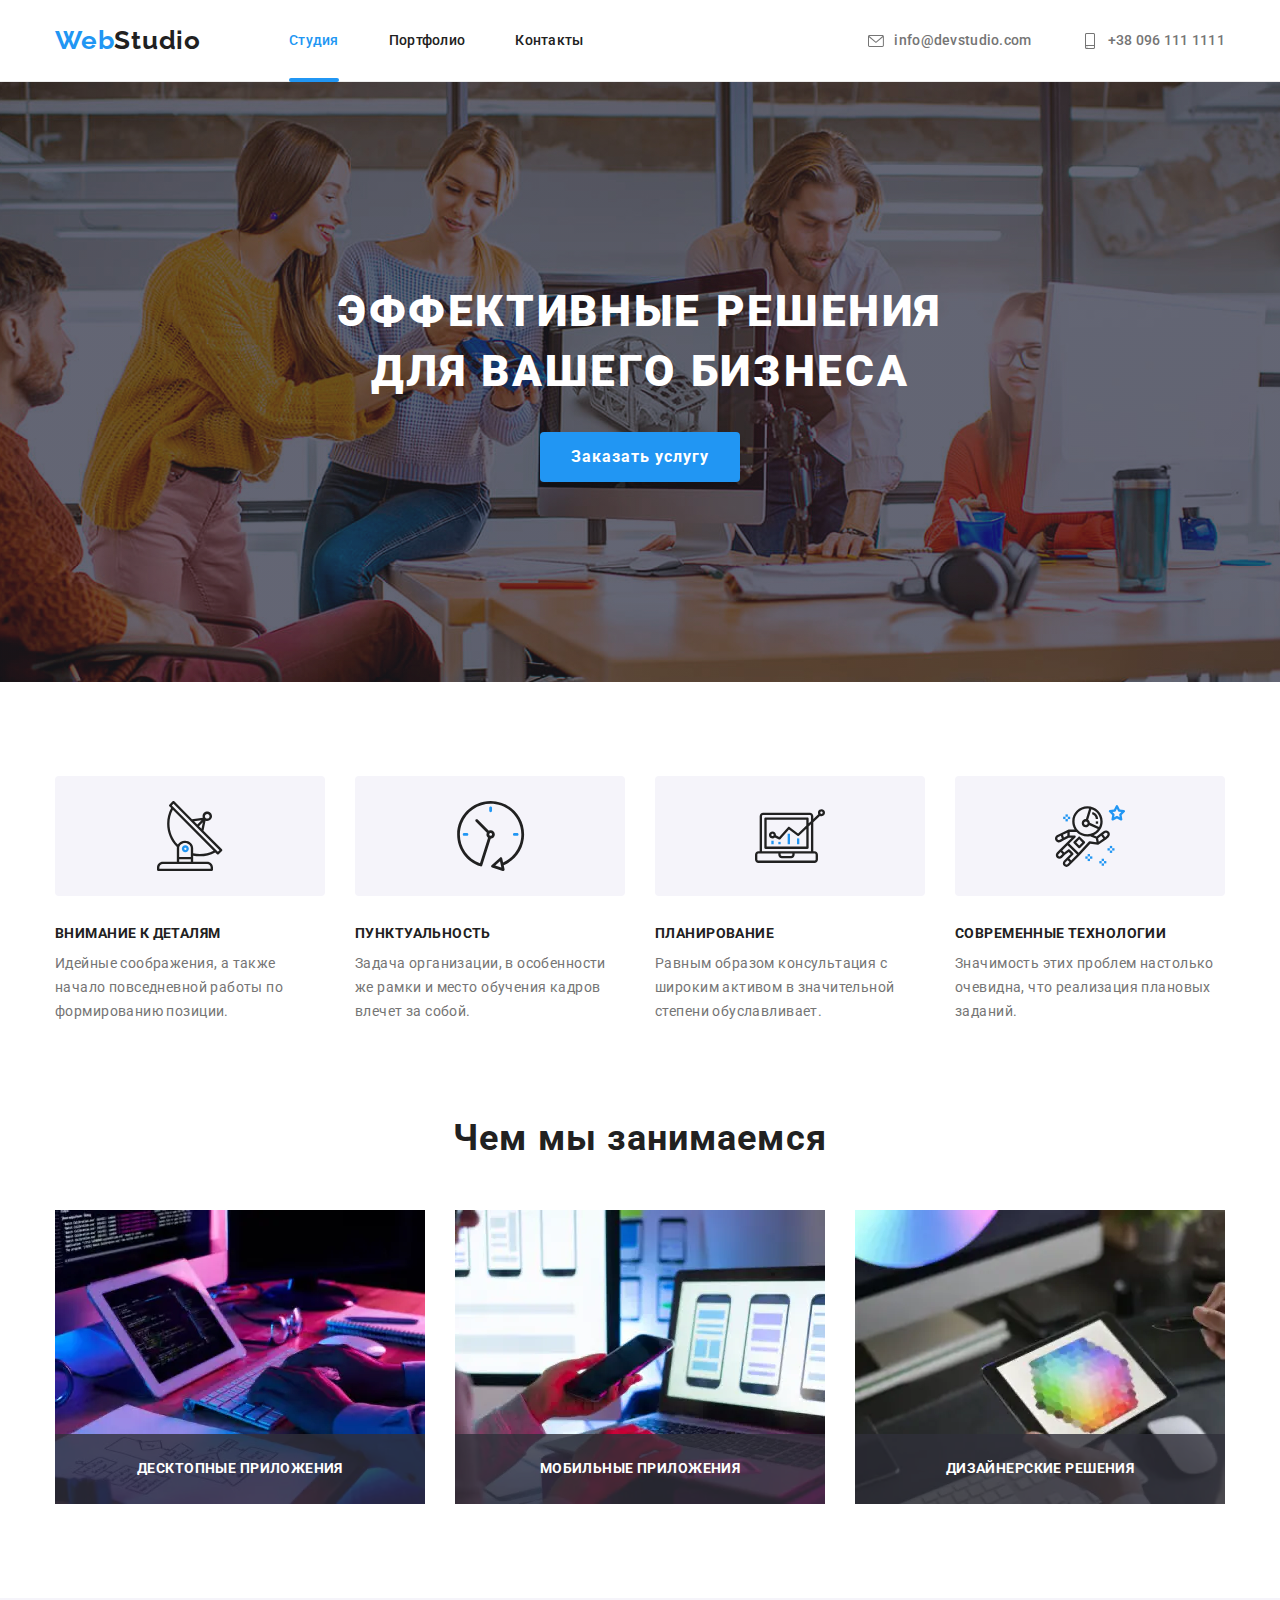
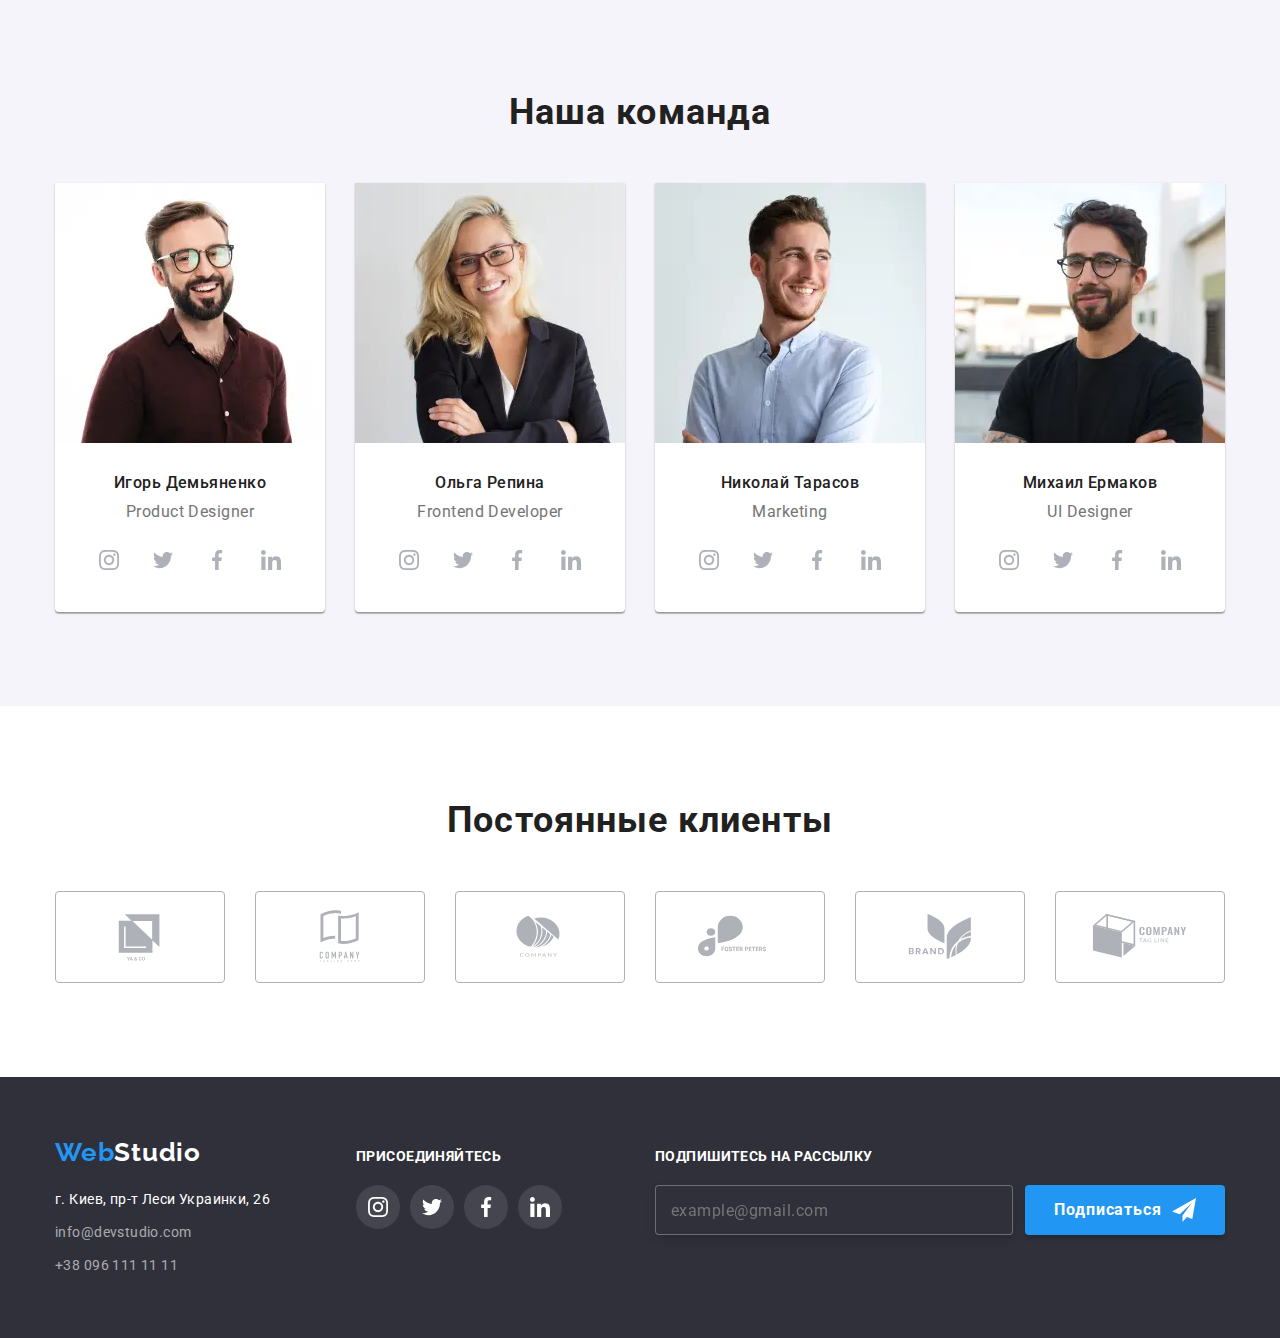
==== commit 12388e85: "homework-8-final-final" ====
--- a/index.html
+++ b/index.html
@@ -105,7 +105,7 @@
                 <h1 class="hero__title">
                     Эффективные решения<br />для вашего бизнеса
                 </h1>
-                <button class="button hero__button" type="button" modal-open>
+                <button class="button hero__button" type="button" data-modal-open>
                     Заказать услугу
                 </button>
             </div>
@@ -228,7 +228,7 @@
                 <h2 class="section__title">Наша команда</h2>
                 <ul class="team">
                     <li class="team__item">
-                        <picture class="team__photo">
+                        <picture>
                             <source srcset="./images/team/desktop-webp/team-1.webp 1x,
                                 ./images/team/desktop-webp/team-1@2x.webp 2x" type="image/webp"
                                 media="(min-width: 1200px)" />
@@ -245,8 +245,8 @@
                                 media="(max-width: 767px)" />
                             <source srcset="./images/team/mobile/team-1.jpg 1x,
                                 ./images/team/mobile/team-1@2x.jpg 2x" type="image/jpeg" media="(max-width: 767px)" />
-                            <img src="./images/team/mobile/team-1.jpg" alt="Фотография первого сотрудника" width="270"
-                                height="260" />
+                            <img class="team__photo" src="./images/team/mobile/team-1.jpg"
+                                alt="Фотография первого сотрудника" width="270" height="260" />
                         </picture>
                         <div class="team__memo-box">
                             <h3 class="team__title">Игорь Демьяненко</h3>
@@ -284,7 +284,7 @@
                         </div>
                     </li>
                     <li class="team__item">
-                        <picture class="team__photo">
+                        <picture>
                             <source srcset="./images/team/desktop-webp/team-2.webp 1x,
                                 ./images/team/desktop-webp/team-2@2x.webp 2x" type="image/webp"
                                 media="(min-width: 1200px)" />
@@ -301,8 +301,8 @@
                                 media="(max-width: 767px)" />
                             <source srcset="./images/team/mobile/team-2.jpg 1x,
                                 ./images/team/mobile/team-2@2x.jpg 2x" type="image/jpeg" media="(max-width: 767px)" />
-                            <img src="./images/team/mobile/team-2.jpg" alt="Фотография второго сотрудника" width="270"
-                                height="260" />
+                            <img class="team__photo" src="./images/team/mobile/team-2.jpg"
+                                alt="Фотография второго сотрудника" width="270" height="260" />
                         </picture>
                         <div class="team__memo-box">
                             <h3 class="team__title">Ольга Репина</h3>
@@ -340,7 +340,7 @@
                         </div>
                     </li>
                     <li class="team__item">
-                        <picture class="team__photo">
+                        <picture>
                             <source srcset="./images/team/desktop-webp/team-3.webp 1x,
                                 ./images/team/desktop-webp/team-3@2x.webp 2x" type="image/webp"
                                 media="(min-width: 1200px)" />
@@ -357,8 +357,8 @@
                                 media="(max-width: 767px)" />
                             <source srcset="./images/team/mobile/team-3.jpg 1x,
                                 ./images/team/mobile/team-3@2x.jpg 2x" type="image/jpeg" media="(max-width: 767px)" />
-                            <img src="./images/team/mobile/team-3.jpg" alt="Фотография третьего сотрудника" width="270"
-                                height="260" />
+                            <img class="team__photo" src="./images/team/mobile/team-3.jpg"
+                                alt="Фотография третьего сотрудника" width="270" height="260" />
                         </picture>
                         <div class="team__memo-box">
                             <h3 class="team__title">Николай Тарасов</h3>
@@ -396,7 +396,7 @@
                         </div>
                     </li>
                     <li class="team__item">
-                        <picture class="team__photo">
+                        <picture>
                             <source srcset="./images/team/desktop-webp/team-4.webp 1x,
                                 ./images/team/desktop-webp/team-4@2x.webp 2x" type="image/webp"
                                 media="(min-width: 1200px)" />
@@ -413,8 +413,8 @@
                                 media="(max-width: 767px)" />
                             <source srcset="./images/team/mobile/team-4.jpg 1x,
                                 ./images/team/mobile/team-4@2x.jpg 2x" type="image/jpeg" media="(max-width: 767px)" />
-                            <img src="./images/team/mobile/team-4.jpg" alt="Фотография четвёртого сотрудника"
-                                width="270" height="260" />
+                            <img class="team__photo" src="./images/team/mobile/team-4.jpg"
+                                alt="Фотография четвёртого сотрудника" width="270" height="260" />
                         </picture>
                         <div class="team__memo-box">
                             <h3 class="team__title">Михаил Ермаков</h3>
@@ -569,7 +569,7 @@
             </div>
         </div>
     </footer>
-    <div class="backdrop modal-hidden" modal>
+    <div class="backdrop modal-hidden" data-modal>
         <div class="modal-window">
             <p class="modal-window__title">Оставьте свои данные, мы вам перезвоним</p>
             <form class="modal-form" action="#">
@@ -598,16 +598,16 @@
                     </svg>
                 </span>
                 <label class="modal-form__label" for="comment">Комментарий</label>
-                <textarea id="comment" class="modal-form__comment" name="comment" type="text"
+                <textarea id="comment" class="modal-form__comment" name="comment"
                     placeholder="Введите текст"></textarea>
                 <span class="modal-form__contract-line">
                     <input class="hidden modal-form__hidden-check" required type="checkbox" name="contract" id="check">
-                    <label class="modal-form__contract-label" for="check">Соглашаюсь с подпиской и принимаю&nbsp<a
+                    <label class="modal-form__contract-label" for="check">Соглашаюсь с подпиской и принимаю&nbsp;<a
                             class="modal-form__contract-link" href="./index.html">Условия договора</a></label>
                 </span>
                 <button class="button modal-form__button" type="submit">Отправить</button>
             </form>
-            <button class="modal-window__close-button" type="button" modal-close>
+            <button class="modal-window__close-button" type="button" data-modal-close>
                 <svg width="11px" height="11px">
                     <use href="./images/sprite.svg#close-modal"></use>
                 </svg>
--- a/css/main.min.css
+++ b/css/main.min.css
@@ -1 +1 @@
-:root{--color-main: #212121;--color-accent: #2196F3;--color-secondary: #757575;--color-invert: white;--color-footer-address: rgba(255, 255, 255, 0.6);--background-color-dark: #2F303A;--background-color-light: #F5F4FA;--background-color-modal: white;--background-color-social_footer: rgba(255, 255, 255, 0.1);--bachground-color-button-hover: #188CE8;--fill-icons: #AFB1B8;--font-main: "Roboto";--font-logo: "Raleway"}.hidden{position:absolute;width:1px;height:1px;margin:-1px;border:0;padding:0;white-space:nowrap;clip-path:inset(100%);clip:rect(0 0 0 0);overflow:hidden}.header__burger-btn,.modal-form__contract-line{display:flex;justify-content:center;align-items:center}*{margin:0;padding:0}body{color:var(--color-main);font-family:var(--font-main)}ul{list-style:none}a{color:inherit;text-decoration:none;display:block}button{cursor:pointer;padding:0;border:none;font:inherit}img{display:block;max-width:100%;height:auto}address{font-style:normal}input{font-family:inherit;font-size:inherit;line-height:inherit;margin:0}.container{width:100%;padding-left:15px;padding-right:15px;margin-left:auto;margin-right:auto}@media screen and (min-width: 768px){.container{width:768px}}@media screen and (min-width: 1200px){.container{width:1200px}}.section{padding-top:60px;padding-bottom:60px}.section__title{font-weight:700;font-size:28px;line-height:1.18;text-align:center;letter-spacing:.03em;margin-bottom:30px}.section_mobile-hidden{display:none}@media screen and (min-width: 1200px){.section{padding-top:94px;padding-bottom:94px}.section__title{margin-bottom:50px;font-size:36px;line-height:1.16}.section_mobile-hidden{display:block}}.section_no-padding-top{padding-top:0}.section_other-background{background-color:var(--background-color-light)}.mobile-menu{display:flex;flex-direction:column;padding:48px 40px;position:fixed;z-index:99;left:0;top:0;width:100%;height:100%;background-color:var(--background-color-modal);transform:translate(0, 0) scale(1);transition:opacity 250ms cubic-bezier(0.4, 0, 0.2, 1),visibility 250ms cubic-bezier(0.4, 0, 0.2, 1),transform 250ms cubic-bezier(0.4, 0, 0.2, 1)}.mobile-menu.is-open{transform:translate(100%, 0) scale(0)}.is-open{visibility:hidden;opacity:0;pointer-events:none}.mobile-menu__close-button{position:absolute;width:40px;height:40px;display:flex;justify-content:center;align-items:center;top:10px;right:15px;background-color:rgba(0,0,0,0);fill:var(--color-main);transition:fill 250ms cubic-bezier(0.4, 0, 0.2, 1)}.mobile-menu__close-button:hover,.mobile-menu__close-button:focus{fill:var(--color-accent)}.mobile-menu__navigation{flex-grow:1}.mobile-menu__navigation-item:not(:last-child){margin-bottom:32px}.mobile-menu__navigation-link{font-weight:500;font-size:40px;line-height:1.18;letter-spacing:.02em;transition:color 250ms cubic-bezier(0.4, 0, 0.2, 1)}.mobile-menu__navigation-link:hover,.mobile-menu__navigation-link:focus{color:var(--color-accent)}.mobile-menu__navigation-link-active{color:var(--color-accent)}.mobile-menu__contacts{margin-bottom:64px}.mobile-menu__telephone{margin-bottom:32px;font-size:34px;line-height:1.18;letter-spacing:.02em;color:var(--color-accent)}.mobile-menu__mail{font-weight:500;font-size:24px;line-height:1.17;letter-spacing:.02em;color:var(--color-secondary)}.mobile-menu__social{display:flex;flex-wrap:wrap;gap:10px}.mobile-menu__social-item{display:flex;gap:10px}.mobile-menu__social-link{color:var(--color-accent);font-weight:500;font-size:18px;line-height:1.22;letter-spacing:.02em}.mobile-menu__social-item:not(:last-child):after{content:"";border:1px solid rgba(33,33,33,.2);height:22px;width:1px}@media screen and (min-width: 768px){.mobile-menu{display:none}}.backdrop{background:rgba(0,0,0,.2);width:100%;height:100%;position:fixed;top:0%;right:0%;justify-content:center;align-items:center;transition:opacity 250ms cubic-bezier(0.4, 0, 0.2, 1),visibility 250ms cubic-bezier(0.4, 0, 0.2, 1)}.backdrop.modal-hidden .modal-window{transform:translate(-50%, 100%) scale(0)}.modal-hidden{visibility:hidden;opacity:0;pointer-events:none}.modal-window{position:absolute;left:50%;top:50%;padding:40px;width:calc(100% - 30px);max-width:450px;height:609px;background:var(--background-color-modal);box-shadow:0px 1px 3px rgba(0,0,0,.12),0px 1px 1px rgba(0,0,0,.14),0px 2px 1px rgba(0,0,0,.2);border-radius:4px;transform:translate(-50%, -50%) scale(1);transition:transform 250ms cubic-bezier(0.4, 0, 0.2, 1)}.modal-window__title{font-weight:700;font-size:20px;line-height:1.15;text-align:center;letter-spacing:.03em;color:#212121;margin-bottom:12px}.modal-window__close-button{position:absolute;display:flex;justify-content:center;align-items:center;top:8px;right:8px;width:30px;height:30px;border:solid var(--background-color-light);border-radius:50%;background-color:var(--background-color-modal);fill:var(--color-main);transition:background-color 250ms cubic-bezier(0.4, 0, 0.2, 1),fill 250ms cubic-bezier(0.4, 0, 0.2, 1)}.modal-window__close-button:hover,.modal-window__close-button:focus{fill:var(--color-accent)}@media screen and (min-width: 768px){.modal-window{width:450px}}@media screen and (min-width: 1200px){.modal-window{width:528px;height:581px;max-width:528px}}.modal-form{display:flex;flex-direction:column}.modal-form__label{font-weight:400;font-size:12px;line-height:1.17;letter-spacing:.01em;color:var(--color-secondary);margin-bottom:4px}.modal-form__line{position:relative;display:flex;flex-direction:column;margin-bottom:10px}.modal-form__input{border:1px solid rgba(33,33,33,.2);border-radius:4px;color:var(--color-main);width:100%;height:40px;padding:12px 12px 12px 42px;outline:none;transition:border 250ms cubic-bezier(0.4, 0, 0.2, 1)}.modal-form__input:hover,.modal-form__input:focus{border:1px solid var(--color-accent)}.modal-form__input::placeholder{color:rgba(0,0,0,.3)}.modal-form__comment{padding:12px;margin-bottom:20px;border:1px solid rgba(33,33,33,.2);border-radius:4px;color:var(--color-main);width:100%;height:120px;outline:none;resize:none;transition:border 250ms cubic-bezier(0.4, 0, 0.2, 1)}.modal-form__comment:hover,.modal-form__comment:focus{border:1px solid var(--color-accent)}.modal-form__comment::placeholder{color:rgba(0,0,0,.3)}.modal-form__icon{position:absolute;left:0;fill:var(--color-main);top:11px;left:12px;transition:fill 250ms cubic-bezier(0.4, 0, 0.2, 1)}.modal-form__input:hover+.modal-form__icon,.modal-form__input:focus+.modal-form__icon{fill:var(--color-accent)}.modal-form__contract-line{margin-bottom:30px}.modal-form__check{width:16px;height:15px;border:solid 2px var(--color-main);border-radius:2px;display:block;margin-right:9px;display:flex;align-items:center;justify-content:center;cursor:pointer}.modal-form__check-icon{fill:var(--color-invert)}.modal-form__contract-label{display:flex;justify-content:center;align-items:center;font-weight:400;font-size:12px;line-height:1.71;letter-spacing:.03em;color:var(--color-secondary)}.modal-form__contract-label::before{content:"";width:16px;height:15px;border:solid 2px var(--color-main);border-radius:2px;margin-right:9px;display:block;cursor:pointer}.modal-form__hidden-check:checked+.modal-form__contract-label::before{border:solid 2px var(--color-accent);background-color:var(--color-accent);background-image:url(../images/modal-check.svg)}.modal-form__contract-link{color:var(--color-accent);text-decoration:underline;display:inline}.modal-form__button{margin-left:auto;margin-right:auto}@media screen and (max-width: 341px){.modal-form__comment{height:60px}}@media screen and (min-width: 1200px){.modal-form__contract-label{font-size:14px}}.logo{font-family:var(--font-logo);font-weight:700;font-size:26px;line-height:1.2;letter-spacing:.03em}.logo__accent{color:var(--color-accent)}@media screen and (min-width: 768px){.nav{font-weight:500;font-size:14px;line-height:1.14;letter-spacing:.02em;display:flex;gap:50px}.nav__link{padding-top:32px;padding-bottom:32px;display:flex;transition:color 250ms cubic-bezier(0.4, 0, 0.2, 1),fill 250ms cubic-bezier(0.4, 0, 0.2, 1)}.nav__link:hover,.nav__link:focus{color:var(--color-accent)}.nav__link_active{color:var(--color-accent);position:relative}.nav__link_active::after{content:"";background:var(--color-accent);border-radius:2px;width:100%;height:4px;position:absolute;bottom:-1px}}@media screen and (min-width: 768px){.contacts{display:flex;flex-direction:column;gap:10px;font-weight:500;font-size:12px;line-height:1.17;letter-spacing:.02em;color:var(--color-secondary);fill:var(--color-secondary)}.contacts__icon{display:flex;justify-content:center;align-items:center;margin-right:8px;height:14px;width:14px}.contacts__link{display:flex;transition:color 250ms cubic-bezier(0.4, 0, 0.2, 1),fill 250ms cubic-bezier(0.4, 0, 0.2, 1)}.contacts__link:hover,.contacts__link:focus{fill:var(--color-accent);color:var(--color-accent)}}@media screen and (min-width: 1200px){.contacts{gap:50px;flex-direction:row;font-size:14px;line-height:1.14}.contacts__icon{margin-right:10px;height:16px;width:16px}}.button{background-color:var(--color-accent);box-shadow:0px 4px 4px rgba(0,0,0,.15);border-radius:4px;width:200px;height:50px;display:flex;align-items:center;justify-content:center;font-weight:700;font-size:16px;line-height:1.88;text-align:center;letter-spacing:.06em;color:var(--color-invert);transition:background-color 250ms cubic-bezier(0.4, 0, 0.2, 1)}.button:hover,.button:focus{background-color:var(--bachground-color-button-hover)}.social{display:flex;gap:10px;justify-content:center}.social__link{height:44px;width:44px;border-radius:50%;display:flex;justify-content:center;align-items:center;transition:background-color 250ms cubic-bezier(0.4, 0, 0.2, 1)}.social__link:hover,.social__link:focus{background-color:var(--color-accent)}.social__icon{fill:var(--fill-icons);transition:fill 250ms cubic-bezier(0.4, 0, 0.2, 1)}.social__link:hover .social__icon,.social__link:focus .social__icon{fill:var(--color-invert)}.filter{display:flex;flex-wrap:wrap;margin-bottom:40px;gap:8px}.filter__buttons{padding:6px 22px 6px 22px;background:var(--background-color-light);border-radius:4px;font-weight:500;font-size:16px;line-height:1.62;text-align:center;letter-spacing:.03em;transition:color 250ms cubic-bezier(0.4, 0, 0.2, 1),background 250ms cubic-bezier(0.4, 0, 0.2, 1),box-shadow 250ms cubic-bezier(0.4, 0, 0.2, 1),border-radius 250ms cubic-bezier(0.4, 0, 0.2, 1)}.filter__buttons:hover,.filter__buttons:focus{background:var(--color-accent);box-shadow:0px 3px 1px rgba(0,0,0,.1),0px 1px 2px rgba(0,0,0,.08),0px 2px 2px rgba(0,0,0,.12);border-radius:4px;color:var(--color-invert)}@media screen and (min-width: 768px){.filter{justify-content:center;margin-bottom:30px}}@media screen and (min-width: 1200px){.filter{margin-bottom:50px}}.header{border-bottom:1px solid #ececec}.header__logo{color:var(--color-main);padding-top:16px;padding-bottom:16px}.header__container{display:flex;justify-content:space-between;align-items:center}.header__burger-btn{background-color:rgba(0,0,0,0)}.header__burger-icon{transition:fill 250ms cubic-bezier(0.4, 0, 0.2, 1)}.header__burger-btn:hover .header__burger-icon,.header__burger-btn:focus .header__burger-icon{fill:var(--color-accent)}@media screen and (max-width: 767px){.header__nav{display:none}.header__contacts{display:none}}@media screen and (min-width: 768px){.header__burger-btn{display:none}.header__logo{margin-right:88px;padding-top:25px;padding-bottom:25px}.header__nav{margin-right:auto}}.hero{display:flex;max-width:480px;height:400px;margin-left:auto;margin-right:auto;background-color:var(--background-color-dark);background-image:linear-gradient(to top, rgba(47, 48, 58, 0.4), rgba(47, 48, 58, 0.4)),url(../images/hero/bg-mobile.jpg);background-size:cover;background-repeat:no-repeat;background-position:center;color:var(--color-invert)}@media(min-device-pixel-ratio: 2),(min-resolution: 192dpi),(min-resolution: 2dppx){.hero{background-image:linear-gradient(to top, rgba(47, 48, 58, 0.4), rgba(47, 48, 58, 0.4)),url(../images/hero/bg-mobile@2x.jpg)}}.hero__container{display:flex;flex-direction:column;gap:30px;justify-content:center}.hero__title{margin-bottom:30px;font-weight:900;font-size:24px;line-height:1.65;text-align:center;letter-spacing:.06em;text-transform:uppercase}.hero__button{margin-left:auto;margin-right:auto}@media screen and (min-width: 768px){.hero{max-width:768px;background-image:linear-gradient(to top, rgba(47, 48, 58, 0.4), rgba(47, 48, 58, 0.4)),url(../images/hero/bg-tablet.jpg);background-size:768px}.hero__title{font-size:26px;line-height:1.62}}@media screen and (min-width: 768px)and (min-device-pixel-ratio: 2),screen and (min-width: 768px)and (min-resolution: 192dpi),screen and (min-width: 768px)and (min-resolution: 2dppx){.hero{background-image:linear-gradient(to top, rgba(47, 48, 58, 0.4), rgba(47, 48, 58, 0.4)),url(../images/hero/bg-tablet@2x.jpg)}}@media screen and (min-width: 1200px){.hero{background-image:linear-gradient(to top, rgba(47, 48, 58, 0.4), rgba(47, 48, 58, 0.4)),url(../images/hero/bg-desktop.jpg);max-width:1600px;height:600px;background-size:1600px}.hero__title{font-size:44px;line-height:1.36}}@media screen and (min-width: 1200px)and (min-device-pixel-ratio: 2),screen and (min-width: 1200px)and (min-resolution: 192dpi),screen and (min-width: 1200px)and (min-resolution: 2dppx){.hero{background-image:linear-gradient(to top, rgba(47, 48, 58, 0.4), rgba(47, 48, 58, 0.4)),url(../images/hero/bg-desktop@2x.jpg)}}.skills{font-size:14px;line-height:1.71;letter-spacing:.03em;display:flex;align-items:center;justify-content:center;flex-direction:column;flex-wrap:wrap;gap:30px}.skills__title{margin-bottom:10px;font-weight:700;font-size:14px;line-height:1.14;letter-spacing:.03em;text-transform:uppercase;text-align:center}.skills__item{max-width:450px}.skills__thumb{background-color:var(--background-color-light);margin-bottom:30px;border-radius:4px;height:120px;width:100%;display:flex;align-items:center;justify-content:center}.skills__about{color:var(--color-secondary)}@media screen and (min-width: 768px){.skills{flex-direction:row;align-items:baseline}.skills__title{text-align:start}.skills__item{max-width:354px}}@media screen and (min-width: 1200px){.skills__item{max-width:270px}}@media screen and (min-width: 1200px){.whatwedo{display:flex;gap:30px}.whatwedo__box{position:relative}.whatwedo__memo-box{position:absolute;display:flex;justify-content:center;align-items:center;bottom:0;background:rgba(47,48,58,.8);width:100%;height:70px}.whatwedo__memo{font-weight:700;font-size:14px;line-height:1.14;letter-spacing:.03em;text-transform:uppercase;color:var(--color-invert)}}.team{display:flex;flex-direction:column;align-items:center;gap:30px}.team__item{background:var(--color-invert);box-shadow:0px 1px 3px rgba(0,0,0,.12),0px 1px 1px rgba(0,0,0,.14),0px 2px 1px rgba(0,0,0,.2);border-radius:0px 0px 4px 4px;width:100%;max-width:450px}.team__photo{width:100%}.team__memo-box{padding-top:30px;padding-bottom:30px}.team__title{margin-bottom:10px;font-weight:500;font-size:16px;line-height:1.19;text-align:center;letter-spacing:.03em}.team__text{font-size:16px;line-height:1.19;text-align:center;letter-spacing:.03em;color:var(--color-secondary);margin-bottom:16px}@media screen and (min-width: 768px){.team{flex-direction:row;flex-wrap:wrap}.team__item{width:354px}}@media screen and (min-width: 1200px){.team__item{width:270px}}.clients{display:flex;align-items:center;justify-content:center;align-items:center;flex-wrap:wrap;gap:30px}.clients__item{width:210px;height:92px}.clients__link{display:block;border:1px solid var(--fill-icons);border-radius:4px;display:flex;justify-content:center;align-items:center;width:100%;height:100%;transition:border 250ms cubic-bezier(0.4, 0, 0.2, 1)}.clients__link:hover,.clients__link:focus{border:1px solid var(--color-accent)}.clients__icon{fill:var(--fill-icons);transition:fill 250ms cubic-bezier(0.4, 0, 0.2, 1)}.clients__link:hover .clients__icon,.clients__link:focus .clients__icon{fill:var(--color-accent)}@media screen and (min-width: 768px){.clients__item{width:226px}}@media screen and (min-width: 1200px){.clients__item{width:170px}}.projects{display:flex;gap:30px;justify-content:center;flex-wrap:wrap;width:100%}.projects__link{width:100%;max-width:450px;transition:box-shadow 250ms cubic-bezier(0.4, 0, 0.2, 1)}.projects__link:focus,.projects__link:hover{box-shadow:0px 1px 1px rgba(0,0,0,.12),0px 4px 4px rgba(0,0,0,.06),1px 4px 6px rgba(0,0,0,.16)}.projects__image{width:100%}.projects__title{margin-bottom:4px;font-weight:700;font-size:18px;line-height:2;letter-spacing:.06em}.projects__description-block{padding:20px 24px 20px 24px;background:var(--color-invert);border-left:1px solid #eee;border-right:1px solid #eee;border-bottom:1px solid #eee}.projects__description{font-size:16px;line-height:1.88;letter-spacing:.03em;color:var(--color-secondary)}.projects__item-box{position:relative;overflow:hidden}.projects__memo{color:var(--color-invert);display:block}.projects__memo-box{width:100%;height:100%;padding:77px 24px;background:rgba(33,150,243,.9);font-weight:400;font-size:18px;line-height:1.56;letter-spacing:.03em;bottom:-100%;overflow:hidden;position:absolute;transition:bottom 250ms cubic-bezier(0.4, 0, 0.2, 1)}.projects__link:focus .projects__memo-box,.projects__link:hover .projects__memo-box{bottom:0}@media screen and (min-width: 768px){.projects{justify-content:start}.projects__link{max-width:354px}.projects__memo-box{padding:49px 24px}}@media screen and (min-width: 1200px){.projects__link{max-width:370px}.projects__memo-box{padding:63px 24px}}.footer{padding-top:60px;padding-bottom:60px;background-color:var(--background-color-dark);color:var(--color-invert)}.footer__container{display:flex;align-items:center;justify-content:center;flex-direction:column}.footer__logo{margin-bottom:20px;color:var(--color-invert);text-align:center;margin-bottom:20px}.address__list{font-size:14px;line-height:1.71;letter-spacing:.03em;text-align:center;margin-bottom:60px}.address__item{transition:color 250ms cubic-bezier(0.4, 0, 0.2, 1)}.address__item:not(:first-child){color:var(--color-footer-address)}.address__item:not(:last-child){margin-bottom:9px}.address__link:hover,.address__link:focus{color:var(--color-accent)}.footer__title{font-weight:700;font-size:14px;line-height:1.14;letter-spacing:.03em;text-transform:uppercase;text-align:center;margin-bottom:20px}.footer__social-links{display:flex;gap:10px;margin-bottom:60px}.footer__social-link{border-radius:50%;background-color:var(--background-color-social_footer);width:44px;height:44px;display:flex;justify-content:center;align-items:center;transition:background-color 250ms cubic-bezier(0.4, 0, 0.2, 1)}.footer__social-link:hover,.footer__social-link:focus{background-color:var(--color-accent)}.footer__social-icon{fill:var(--color-invert)}.footer__news{width:100%}.footer__news-form{display:flex;flex-direction:column}.footer__news-mail{height:50px;width:100%;max-width:450px;margin-bottom:20px;margin-left:auto;margin-right:auto;padding:16px 15px;border:1px solid rgba(255,255,255,.3);filter:drop-shadow(0px 4px 4px rgba(0, 0, 0, 0.15));border-radius:4px;background-color:var(--background-color-dark);font-weight:400;font-size:16px;line-height:1.25;letter-spacing:.03em;color:var(--color-invert);outline:none;transition:border 250ms cubic-bezier(0.4, 0, 0.2, 1)}.footer__news-mail:hover,.footer__news-mail:focus{border:1px solid var(--color-accent)}.footer__news-mail:hover::placeholder,.footer__news-mail:focus::placeholder{color:rgba(255,255,255,.6)}.footer__news-button{gap:10px;margin-right:auto;margin-left:auto}@media screen and (min-width: 768px){.address{margin-right:165px}.footer__container{flex-direction:row;flex-wrap:wrap;align-items:baseline}}@media screen and (min-width: 1200px){.footer__container{flex-wrap:nowrap}.address{flex-grow:1;margin-right:70px}.footer__logo{text-align:start}.address__list{text-align:start;margin-bottom:0px}.footer__social{margin-right:93px}.footer__title{text-align:start}.footer__news{width:auto}.footer__news-form{flex-direction:row}.footer__news-mail{width:358px;margin-right:12px}}.contacts-page{background-color:var(--background-color-light)}.contacts-form{width:100%;max-width:528px}/*# sourceMappingURL=main.min.css.map */+:root{--color-main: #212121;--color-accent: #2196F3;--color-secondary: #757575;--color-invert: white;--color-footer-address: rgba(255, 255, 255, 0.6);--background-color-dark: #2F303A;--background-color-light: #F5F4FA;--background-color-modal: white;--background-color-social_footer: rgba(255, 255, 255, 0.1);--bachground-color-button-hover: #188CE8;--fill-icons: #AFB1B8;--font-main: "Roboto";--font-logo: "Raleway"}.hidden{position:absolute;width:1px;height:1px;margin:-1px;border:0;padding:0;white-space:nowrap;clip-path:inset(100%);clip:rect(0 0 0 0);overflow:hidden}.header__burger-btn,.modal-form__contract-line{display:flex;justify-content:center;align-items:center}*{margin:0;padding:0}body{color:var(--color-main);font-family:var(--font-main)}ul{list-style:none}a{color:inherit;text-decoration:none;display:block}button{cursor:pointer;padding:0;border:none;font:inherit}img{display:block;max-width:100%;height:auto}address{font-style:normal}input{font-family:inherit;font-size:inherit;line-height:inherit;margin:0}.container{width:100%;padding-left:15px;padding-right:15px;margin-left:auto;margin-right:auto}@media screen and (min-width: 480px){.container{width:480px}}@media screen and (min-width: 768px){.container{width:768px}}@media screen and (min-width: 1200px){.container{width:1200px}}.section{padding-top:60px;padding-bottom:60px}.section__title{font-weight:700;font-size:28px;line-height:1.18;text-align:center;letter-spacing:.03em;margin-bottom:30px}.section_mobile-hidden{display:none}@media screen and (min-width: 1200px){.section{padding-top:94px;padding-bottom:94px}.section__title{margin-bottom:50px;font-size:36px;line-height:1.16}.section_mobile-hidden{display:block}}.section_no-padding-top{padding-top:0}.section_other-background{background-color:var(--background-color-light)}.mobile-menu{display:flex;flex-direction:column;padding:48px 40px;position:fixed;z-index:99;left:0;top:0;width:100%;height:100%;background-color:var(--background-color-modal);transform:translate(0, 0) scale(1);transition:opacity 250ms cubic-bezier(0.4, 0, 0.2, 1),visibility 250ms cubic-bezier(0.4, 0, 0.2, 1),transform 250ms cubic-bezier(0.4, 0, 0.2, 1)}.mobile-menu.is-open{transform:translate(100%, 0) scale(0)}.is-open{visibility:hidden;opacity:0;pointer-events:none}.mobile-menu__close-button{position:absolute;width:40px;height:40px;display:flex;justify-content:center;align-items:center;top:10px;right:15px;background-color:rgba(0,0,0,0);fill:var(--color-main);transition:fill 250ms cubic-bezier(0.4, 0, 0.2, 1)}.mobile-menu__close-button:hover,.mobile-menu__close-button:focus{fill:var(--color-accent)}.mobile-menu__navigation{flex-grow:1}.mobile-menu__navigation-item:not(:last-child){margin-bottom:32px}.mobile-menu__navigation-link{font-weight:500;font-size:40px;line-height:1.18;letter-spacing:.02em;transition:color 250ms cubic-bezier(0.4, 0, 0.2, 1)}.mobile-menu__navigation-link:hover,.mobile-menu__navigation-link:focus{color:var(--color-accent)}.mobile-menu__navigation-link-active{color:var(--color-accent)}.mobile-menu__contacts{margin-bottom:64px}.mobile-menu__telephone{margin-bottom:32px;font-size:34px;line-height:1.18;letter-spacing:.02em;color:var(--color-accent)}.mobile-menu__mail{font-weight:500;font-size:24px;line-height:1.17;letter-spacing:.02em;color:var(--color-secondary)}.mobile-menu__social{display:flex;flex-wrap:wrap;gap:10px}.mobile-menu__social-item{display:flex;gap:10px}.mobile-menu__social-link{color:var(--color-accent);font-weight:500;font-size:18px;line-height:1.22;letter-spacing:.02em}.mobile-menu__social-item:not(:last-child):after{content:"";border:1px solid rgba(33,33,33,.2);height:22px;width:1px}@media screen and (min-width: 768px){.mobile-menu{display:none}}.backdrop{background:rgba(0,0,0,.2);width:100%;height:100%;position:fixed;top:0%;right:0%;justify-content:center;align-items:center;transition:opacity 250ms cubic-bezier(0.4, 0, 0.2, 1),visibility 250ms cubic-bezier(0.4, 0, 0.2, 1)}.backdrop.modal-hidden .modal-window{transform:translate(-50%, 100%) scale(0)}.modal-hidden{visibility:hidden;opacity:0;pointer-events:none}.modal-window{position:absolute;left:50%;top:50%;padding:40px;width:calc(100% - 30px);max-width:450px;height:609px;background:var(--background-color-modal);box-shadow:0px 1px 3px rgba(0,0,0,.12),0px 1px 1px rgba(0,0,0,.14),0px 2px 1px rgba(0,0,0,.2);border-radius:4px;transform:translate(-50%, -50%) scale(1);transition:transform 250ms cubic-bezier(0.4, 0, 0.2, 1)}.modal-window__title{font-weight:700;font-size:20px;line-height:1.15;text-align:center;letter-spacing:.03em;color:#212121;margin-bottom:12px}.modal-window__close-button{position:absolute;display:flex;justify-content:center;align-items:center;top:8px;right:8px;width:30px;height:30px;border:solid var(--background-color-light);border-radius:50%;background-color:var(--background-color-modal);fill:var(--color-main);transition:background-color 250ms cubic-bezier(0.4, 0, 0.2, 1),fill 250ms cubic-bezier(0.4, 0, 0.2, 1)}.modal-window__close-button:hover,.modal-window__close-button:focus{fill:var(--color-accent)}@media screen and (min-width: 768px){.modal-window{width:450px}}@media screen and (min-width: 1200px){.modal-window{width:528px;height:581px;max-width:528px}}.modal-form{display:flex;flex-direction:column}.modal-form__label{font-weight:400;font-size:12px;line-height:1.17;letter-spacing:.01em;color:var(--color-secondary);margin-bottom:4px}.modal-form__line{position:relative;display:flex;flex-direction:column;margin-bottom:10px}.modal-form__input{border:1px solid rgba(33,33,33,.2);border-radius:4px;color:var(--color-main);width:100%;height:40px;padding:12px 12px 12px 42px;outline:none;transition:border 250ms cubic-bezier(0.4, 0, 0.2, 1)}.modal-form__input:hover,.modal-form__input:focus{border:1px solid var(--color-accent)}.modal-form__input::placeholder{color:rgba(0,0,0,.3)}.modal-form__comment{padding:12px;margin-bottom:20px;border:1px solid rgba(33,33,33,.2);border-radius:4px;color:var(--color-main);width:100%;height:120px;outline:none;resize:none;transition:border 250ms cubic-bezier(0.4, 0, 0.2, 1)}.modal-form__comment:hover,.modal-form__comment:focus{border:1px solid var(--color-accent)}.modal-form__comment::placeholder{color:rgba(0,0,0,.3)}.modal-form__icon{position:absolute;left:0;fill:var(--color-main);top:11px;left:12px;transition:fill 250ms cubic-bezier(0.4, 0, 0.2, 1)}.modal-form__input:hover+.modal-form__icon,.modal-form__input:focus+.modal-form__icon{fill:var(--color-accent)}.modal-form__contract-line{margin-bottom:30px}.modal-form__check{width:16px;height:15px;border:solid 2px var(--color-main);border-radius:2px;display:block;margin-right:9px;display:flex;align-items:center;justify-content:center;cursor:pointer}.modal-form__check-icon{fill:var(--color-invert)}.modal-form__contract-label{display:flex;justify-content:center;align-items:center;font-weight:400;font-size:12px;line-height:1.71;letter-spacing:.03em;color:var(--color-secondary)}.modal-form__contract-label::before{content:"";width:16px;height:15px;border:solid 2px var(--color-main);border-radius:2px;margin-right:9px;display:block;cursor:pointer}.modal-form__hidden-check:checked+.modal-form__contract-label::before{border:solid 2px var(--color-accent);background-color:var(--color-accent);background-image:url(../images/modal-check.svg)}.modal-form__contract-link{color:var(--color-accent);text-decoration:underline;display:inline}.modal-form__button{margin-left:auto;margin-right:auto}@media screen and (max-width: 341px){.modal-form__comment{height:60px}}@media screen and (min-width: 1200px){.modal-form__contract-label{font-size:14px}}.logo{font-family:var(--font-logo);font-weight:700;font-size:26px;line-height:1.2;letter-spacing:.03em}.logo__accent{color:var(--color-accent)}@media screen and (min-width: 768px){.nav{font-weight:500;font-size:14px;line-height:1.14;letter-spacing:.02em;display:flex;gap:50px}.nav__link{padding-top:32px;padding-bottom:32px;display:flex;transition:color 250ms cubic-bezier(0.4, 0, 0.2, 1),fill 250ms cubic-bezier(0.4, 0, 0.2, 1)}.nav__link:hover,.nav__link:focus{color:var(--color-accent)}.nav__link_active{color:var(--color-accent);position:relative}.nav__link_active::after{content:"";background:var(--color-accent);border-radius:2px;width:100%;height:4px;position:absolute;bottom:-1px}}@media screen and (min-width: 768px){.contacts{display:flex;flex-direction:column;gap:10px;font-weight:500;font-size:12px;line-height:1.17;letter-spacing:.02em;color:var(--color-secondary);fill:var(--color-secondary)}.contacts__icon{display:flex;justify-content:center;align-items:center;margin-right:8px;height:14px;width:14px}.contacts__link{display:flex;transition:color 250ms cubic-bezier(0.4, 0, 0.2, 1),fill 250ms cubic-bezier(0.4, 0, 0.2, 1)}.contacts__link:hover,.contacts__link:focus{fill:var(--color-accent);color:var(--color-accent)}}@media screen and (min-width: 1200px){.contacts{gap:50px;flex-direction:row;font-size:14px;line-height:1.14}.contacts__icon{margin-right:10px;height:16px;width:16px}}.button{background-color:var(--color-accent);box-shadow:0px 4px 4px rgba(0,0,0,.15);border-radius:4px;width:200px;height:50px;display:flex;align-items:center;justify-content:center;font-weight:700;font-size:16px;line-height:1.88;text-align:center;letter-spacing:.06em;color:var(--color-invert);transition:background-color 250ms cubic-bezier(0.4, 0, 0.2, 1)}.button:hover,.button:focus{background-color:var(--bachground-color-button-hover)}.social{display:flex;gap:10px;justify-content:center}.social__link{height:44px;width:44px;border-radius:50%;display:flex;justify-content:center;align-items:center;transition:background-color 250ms cubic-bezier(0.4, 0, 0.2, 1)}.social__link:hover,.social__link:focus{background-color:var(--color-accent)}.social__icon{fill:var(--fill-icons);transition:fill 250ms cubic-bezier(0.4, 0, 0.2, 1)}.social__link:hover .social__icon,.social__link:focus .social__icon{fill:var(--color-invert)}.filter{display:flex;flex-wrap:wrap;margin-bottom:40px;gap:8px}.filter__buttons{padding:6px 22px 6px 22px;background:var(--background-color-light);border-radius:4px;font-weight:500;font-size:16px;line-height:1.62;text-align:center;letter-spacing:.03em;transition:color 250ms cubic-bezier(0.4, 0, 0.2, 1),background 250ms cubic-bezier(0.4, 0, 0.2, 1),box-shadow 250ms cubic-bezier(0.4, 0, 0.2, 1),border-radius 250ms cubic-bezier(0.4, 0, 0.2, 1)}.filter__buttons:hover,.filter__buttons:focus{background:var(--color-accent);box-shadow:0px 3px 1px rgba(0,0,0,.1),0px 1px 2px rgba(0,0,0,.08),0px 2px 2px rgba(0,0,0,.12);border-radius:4px;color:var(--color-invert)}@media screen and (min-width: 768px){.filter{justify-content:center;margin-bottom:30px}}@media screen and (min-width: 1200px){.filter{margin-bottom:50px}}.header{border-bottom:1px solid #ececec}.header__logo{color:var(--color-main);padding-top:16px;padding-bottom:16px}.header__container{display:flex;justify-content:space-between;align-items:center}.header__burger-btn{background-color:rgba(0,0,0,0)}.header__burger-icon{transition:fill 250ms cubic-bezier(0.4, 0, 0.2, 1)}.header__burger-btn:hover .header__burger-icon,.header__burger-btn:focus .header__burger-icon{fill:var(--color-accent)}@media screen and (max-width: 767px){.header__nav{display:none}.header__contacts{display:none}}@media screen and (min-width: 768px){.header__burger-btn{display:none}.header__logo{margin-right:88px;padding-top:25px;padding-bottom:25px}.header__nav{margin-right:auto}}.hero{display:flex;height:400px;margin-left:auto;margin-right:auto;background-color:var(--background-color-dark);background-image:linear-gradient(to top, rgba(47, 48, 58, 0.4), rgba(47, 48, 58, 0.4)),url(../images/hero/bg-mobile.jpg);background-size:cover;background-repeat:no-repeat;background-position:center;color:var(--color-invert)}@media(min-device-pixel-ratio: 2),(min-resolution: 192dpi),(min-resolution: 2dppx){.hero{background-image:linear-gradient(to top, rgba(47, 48, 58, 0.4), rgba(47, 48, 58, 0.4)),url(../images/hero/bg-mobile@2x.jpg)}}.hero__container{display:flex;flex-direction:column;justify-content:center}.hero__title{margin-bottom:30px;font-weight:900;font-size:24px;line-height:1.65;text-align:center;letter-spacing:.06em;text-transform:uppercase}.hero__button{margin-left:auto;margin-right:auto}@media screen and (min-width: 768px){.hero{background-image:linear-gradient(to top, rgba(47, 48, 58, 0.4), rgba(47, 48, 58, 0.4)),url(../images/hero/bg-tablet.jpg)}.hero__title{font-size:26px;line-height:1.62}}@media screen and (min-width: 768px)and (min-device-pixel-ratio: 2),screen and (min-width: 768px)and (min-resolution: 192dpi),screen and (min-width: 768px)and (min-resolution: 2dppx){.hero{background-image:linear-gradient(to top, rgba(47, 48, 58, 0.4), rgba(47, 48, 58, 0.4)),url(../images/hero/bg-tablet@2x.jpg)}}@media screen and (min-width: 1200px){.hero{background-image:linear-gradient(to top, rgba(47, 48, 58, 0.4), rgba(47, 48, 58, 0.4)),url(../images/hero/bg-desktop.jpg);max-width:1600px;height:600px;background-size:1600px}.hero__title{font-size:44px;line-height:1.36}}@media screen and (min-width: 1200px)and (min-device-pixel-ratio: 2),screen and (min-width: 1200px)and (min-resolution: 192dpi),screen and (min-width: 1200px)and (min-resolution: 2dppx){.hero{background-image:linear-gradient(to top, rgba(47, 48, 58, 0.4), rgba(47, 48, 58, 0.4)),url(../images/hero/bg-desktop@2x.jpg)}}.skills{font-size:14px;line-height:1.71;letter-spacing:.03em;display:flex;align-items:center;justify-content:center;flex-direction:column;flex-wrap:wrap;gap:30px}.skills__title{margin-bottom:10px;font-weight:700;font-size:14px;line-height:1.14;letter-spacing:.03em;text-transform:uppercase;text-align:center}.skills__item{max-width:450px}.skills__thumb{background-color:var(--background-color-light);margin-bottom:30px;border-radius:4px;height:120px;width:100%;display:flex;align-items:center;justify-content:center}.skills__about{color:var(--color-secondary)}@media screen and (min-width: 768px){.skills{flex-direction:row;align-items:baseline}.skills__title{text-align:start}.skills__item{max-width:354px}}@media screen and (min-width: 1200px){.skills__item{max-width:270px}}@media screen and (min-width: 1200px){.whatwedo{display:flex;gap:30px}.whatwedo__box{position:relative}.whatwedo__memo-box{position:absolute;display:flex;justify-content:center;align-items:center;bottom:0;background:rgba(47,48,58,.8);width:100%;height:70px}.whatwedo__memo{font-weight:700;font-size:14px;line-height:1.14;letter-spacing:.03em;text-transform:uppercase;color:var(--color-invert)}}.team{display:flex;flex-direction:column;align-items:center;gap:30px}.team__item{background:var(--color-invert);box-shadow:0px 1px 3px rgba(0,0,0,.12),0px 1px 1px rgba(0,0,0,.14),0px 2px 1px rgba(0,0,0,.2);border-radius:0px 0px 4px 4px;width:100%;max-width:450px}.team__photo{width:100%}.team__memo-box{padding-top:30px;padding-bottom:30px}.team__title{margin-bottom:10px;font-weight:500;font-size:16px;line-height:1.19;text-align:center;letter-spacing:.03em}.team__text{font-size:16px;line-height:1.19;text-align:center;letter-spacing:.03em;color:var(--color-secondary);margin-bottom:16px}@media screen and (min-width: 768px){.team{flex-direction:row;flex-wrap:wrap}.team__item{width:354px}}@media screen and (min-width: 1200px){.team__item{width:270px}}.clients{display:flex;align-items:center;justify-content:center;align-items:center;flex-wrap:wrap;gap:30px}.clients__item{width:210px;height:92px}.clients__link{display:block;border:1px solid var(--fill-icons);border-radius:4px;display:flex;justify-content:center;align-items:center;width:100%;height:100%;transition:border 250ms cubic-bezier(0.4, 0, 0.2, 1)}.clients__link:hover,.clients__link:focus{border:1px solid var(--color-accent)}.clients__icon{fill:var(--fill-icons);transition:fill 250ms cubic-bezier(0.4, 0, 0.2, 1)}.clients__link:hover .clients__icon,.clients__link:focus .clients__icon{fill:var(--color-accent)}@media screen and (min-width: 768px){.clients__item{width:226px}}@media screen and (min-width: 1200px){.clients__item{width:170px}}.projects{display:flex;gap:30px;justify-content:center;flex-wrap:wrap;width:100%}.projects__item{width:100%;max-width:450px}.projects__item-box{width:100%}.projects__link{display:flex;flex-direction:column;width:100%;height:100%;transition:box-shadow 250ms cubic-bezier(0.4, 0, 0.2, 1)}.projects__link:focus,.projects__link:hover{box-shadow:0px 1px 1px rgba(0,0,0,.12),0px 4px 4px rgba(0,0,0,.06),1px 4px 6px rgba(0,0,0,.16)}.projects__image{width:100%}.projects__title{margin-bottom:4px;font-weight:700;font-size:18px;line-height:2;letter-spacing:.06em}.projects__description-block{flex-grow:1;padding:20px 24px 20px 24px;background:var(--color-invert);border-left:1px solid #eee;border-right:1px solid #eee;border-bottom:1px solid #eee}.projects__description{font-size:16px;line-height:1.88;letter-spacing:.03em;color:var(--color-secondary)}.projects__item-box{position:relative;overflow:hidden}.projects__memo{color:var(--color-invert);display:block}.projects__memo-box{width:100%;height:100%;padding:77px 24px;background:rgba(33,150,243,.9);font-weight:400;font-size:18px;line-height:1.56;letter-spacing:.03em;bottom:-100%;overflow:hidden;position:absolute;transition:bottom 250ms cubic-bezier(0.4, 0, 0.2, 1)}.projects__link:focus .projects__memo-box,.projects__link:hover .projects__memo-box{bottom:0}@media screen and (min-width: 768px){.projects{justify-content:start}.projects__item{max-width:354px}.projects__memo-box{padding:49px 24px}}@media screen and (min-width: 1200px){.projects__item{max-width:370px}.projects__memo-box{padding:63px 24px}}.footer{padding-top:60px;padding-bottom:60px;background-color:var(--background-color-dark);color:var(--color-invert)}.footer__container{display:flex;align-items:center;justify-content:center;flex-direction:column}.footer__logo{color:var(--color-invert);text-align:center;margin-bottom:20px}.address{margin-bottom:60px}.address__list{font-size:14px;line-height:1.71;letter-spacing:.03em;text-align:center}.address__item{transition:color 250ms cubic-bezier(0.4, 0, 0.2, 1)}.address__item:not(:first-child){color:var(--color-footer-address)}.address__item:not(:last-child){margin-bottom:9px}.address__link:hover,.address__link:focus{color:var(--color-accent)}.footer__social{margin-bottom:60px}.footer__title{font-weight:700;font-size:14px;line-height:1.14;letter-spacing:.03em;text-transform:uppercase;text-align:center;margin-bottom:20px}.footer__social-links{display:flex;gap:10px}.footer__social-link{border-radius:50%;background-color:var(--background-color-social_footer);width:44px;height:44px;display:flex;justify-content:center;align-items:center;transition:background-color 250ms cubic-bezier(0.4, 0, 0.2, 1)}.footer__social-link:hover,.footer__social-link:focus{background-color:var(--color-accent)}.footer__social-icon{fill:var(--color-invert)}.footer__news{width:100%}.footer__news-form{display:flex;flex-direction:column}.footer__news-mail{height:50px;width:100%;max-width:450px;margin-bottom:20px;margin-left:auto;margin-right:auto;padding:16px 15px;border:1px solid rgba(255,255,255,.3);filter:drop-shadow(0px 4px 4px rgba(0, 0, 0, 0.15));border-radius:4px;background-color:var(--background-color-dark);font-weight:400;font-size:16px;line-height:1.25;letter-spacing:.03em;color:var(--color-invert);outline:none;transition:border 250ms cubic-bezier(0.4, 0, 0.2, 1)}.footer__news-mail:hover,.footer__news-mail:focus{border:1px solid var(--color-accent)}.footer__news-mail:hover::placeholder,.footer__news-mail:focus::placeholder{color:rgba(255,255,255,.6)}.footer__news-button{gap:10px;margin-right:auto;margin-left:auto}@media screen and (min-width: 768px){.footer__container{flex-direction:row;flex-wrap:wrap;align-items:baseline;justify-content:space-around}}@media screen and (min-width: 1200px){.footer__container{flex-wrap:nowrap}.address{flex-grow:1;margin-right:70px;margin-bottom:0}.footer__logo{text-align:start}.address__list{text-align:start;margin-bottom:0px}.footer__social{margin-right:93px;margin-bottom:0}.footer__title{text-align:start}.footer__news{width:auto}.footer__news-form{flex-direction:row}.footer__news-mail{width:358px;margin-right:12px}}.contacts-page{background-color:var(--background-color-light)}.contacts-form{width:100%;max-width:528px}/*# sourceMappingURL=main.min.css.map */